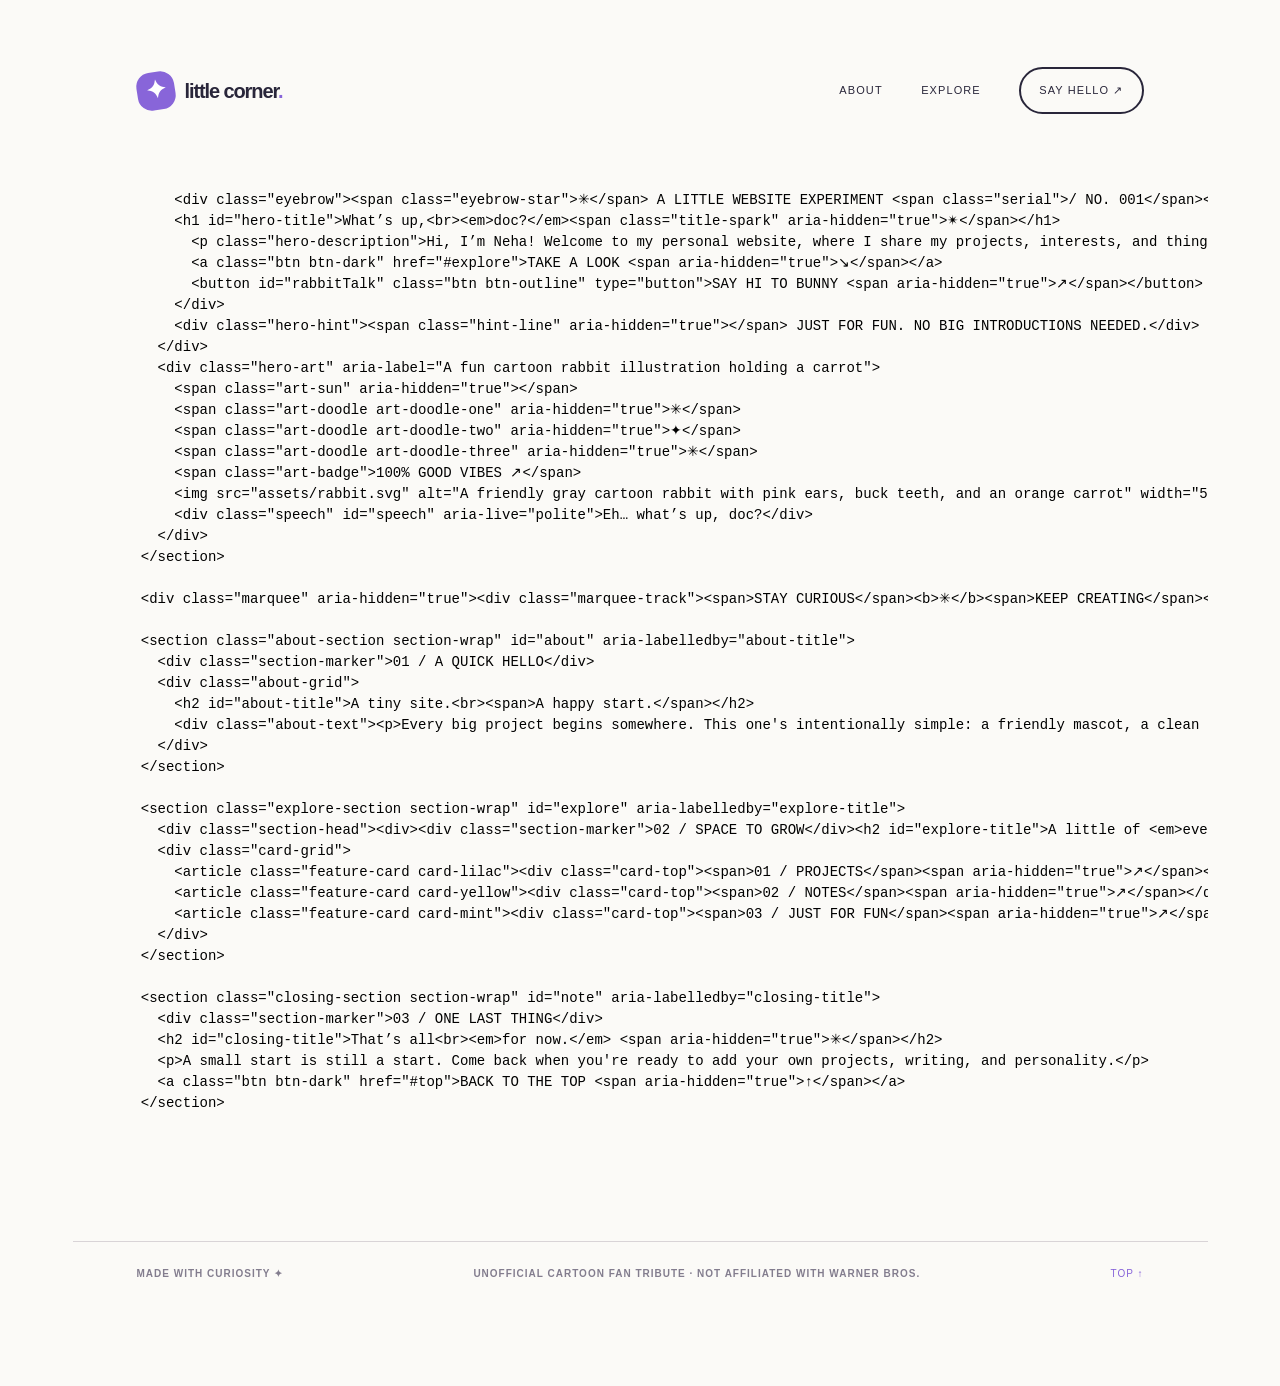
==== docs/index.html @ dc121d45 "Update introduction" ====
<!DOCTYPE html>
<html xmlns="http://www.w3.org/1999/xhtml" lang="en" xml:lang="en"><head>

<meta charset="utf-8">
<meta name="generator" content="quarto-1.11.9">

<meta name="viewport" content="width=device-width, initial-scale=1.0, user-scalable=yes">


<title>Little Corner</title>
<style>
/* Default styles provided by pandoc.
** See https://pandoc.org/MANUAL.html#variables-for-html for config info.
*/
span.smallcaps{font-variant: small-caps;}
div.columns{display: flex; gap: 1.5em;}
div.column{flex: auto;}
@media screen {
div.columns{gap: min(4vw, 1.5em);}
div.column{overflow-x: auto;}
}
div.hanging-indent{margin-left: 1.5em; text-indent: -1.5em;}
ul.task-list{list-style: none;}
ul.task-list li input[type="checkbox"] {
  width: 0.8em;
  margin: 0 0.8em 0.2em -1em; /* quarto-specific, see https://github.com/quarto-dev/quarto-cli/issues/4556 */ 
  vertical-align: middle;
}
</style>


<script src="site_libs/quarto-nav/quarto-nav.js"></script>
<script src="site_libs/clipboard/clipboard.min.js"></script>
<script src="site_libs/quarto-html/quarto.js" type="module"></script>
<script src="site_libs/quarto-html/tabsets/tabsets.js" type="module"></script>
<script src="site_libs/quarto-html/scrollable-regions/scrollable-regions.js" type="module"></script>
<script src="site_libs/quarto-html/popper.min.js"></script>
<script src="site_libs/quarto-html/tippy.umd.min.js"></script>
<script src="site_libs/quarto-html/anchor.min.js"></script>
<link href="site_libs/quarto-html/tippy.css" rel="stylesheet">
<link href="site_libs/quarto-html/quarto-syntax-highlighting-63b5708e65d6cd79cd7618c58d0c21e7.css" rel="stylesheet" id="quarto-text-highlighting-styles">
<script src="site_libs/bootstrap/bootstrap.min.js"></script>
<link href="site_libs/bootstrap/bootstrap-icons.css" rel="stylesheet">
<link href="site_libs/bootstrap/bootstrap-d31a0c91b01e363be7b7a36e602e2c70.min.css" rel="stylesheet" append-hash="true" id="quarto-bootstrap" data-mode="light">
<script id="quarto-search-options" type="application/json">{
  "language": {
    "search-no-results-text": "No results",
    "search-matching-documents-text": "matching documents",
    "search-copy-link-title": "Copy link to search",
    "search-hide-matches-text": "Hide additional matches",
    "search-more-match-text": "more match in this document",
    "search-more-matches-text": "more matches in this document",
    "search-clear-button-title": "Clear",
    "search-text-placeholder": "",
    "search-detached-cancel-button-title": "Cancel",
    "search-submit-button-title": "Submit",
    "search-label": "Search"
  }
}</script>


<link rel="stylesheet" href="styles.css">
</head>

<body class="quarto-light"><a id="quarto-skip-link" class="visually-hidden-focusable" href="#quarto-document-content">Skip to main content</a>

<div id="quarto-search-results"></div>
<!-- content -->
<div id="quarto-content" class="quarto-container page-columns page-rows-contents page-layout-full">
<!-- sidebar -->
<!-- margin-sidebar -->
    
<!-- main -->
<main class="content column-page" id="quarto-document-content" tabindex="-1"><header id="title-block-header" class="quarto-title-block"></header>




<div class="bunny-site">
<header class="site-header">
<a class="site-logo" href="#top" aria-label="Little Corner home"><span class="logo-mark" aria-hidden="true">✦</span><span>little corner<span class="logo-dot">.</span></span></a>
<nav class="site-nav" aria-label="Main navigation">
<a href="#about">ABOUT</a> <a href="#explore">EXPLORE</a> <a class="nav-pill" href="#note">SAY HELLO <span aria-hidden="true">↗</span></a>
</nav>
</header>
<main id="top">
<section class="hero" aria-labelledby="hero-title">
<div class="hero-copy">
<pre><code>    &lt;div class="eyebrow"&gt;&lt;span class="eyebrow-star"&gt;✳&lt;/span&gt; A LITTLE WEBSITE EXPERIMENT &lt;span class="serial"&gt;/ NO. 001&lt;/span&gt;&lt;/div&gt;
    &lt;h1 id="hero-title"&gt;What’s up,&lt;br&gt;&lt;em&gt;doc?&lt;/em&gt;&lt;span class="title-spark" aria-hidden="true"&gt;✴&lt;/span&gt;&lt;/h1&gt;
      &lt;p class="hero-description"&gt;Hi, I’m Neha! Welcome to my personal website, where I share my projects, interests, and things I’m learning.&lt;/p&gt;        &lt;div class="hero-actions"&gt;
      &lt;a class="btn btn-dark" href="#explore"&gt;TAKE A LOOK &lt;span aria-hidden="true"&gt;↘&lt;/span&gt;&lt;/a&gt;
      &lt;button id="rabbitTalk" class="btn btn-outline" type="button"&gt;SAY HI TO BUNNY &lt;span aria-hidden="true"&gt;↗&lt;/span&gt;&lt;/button&gt;
    &lt;/div&gt;
    &lt;div class="hero-hint"&gt;&lt;span class="hint-line" aria-hidden="true"&gt;&lt;/span&gt; JUST FOR FUN. NO BIG INTRODUCTIONS NEEDED.&lt;/div&gt;
  &lt;/div&gt;
  &lt;div class="hero-art" aria-label="A fun cartoon rabbit illustration holding a carrot"&gt;
    &lt;span class="art-sun" aria-hidden="true"&gt;&lt;/span&gt;
    &lt;span class="art-doodle art-doodle-one" aria-hidden="true"&gt;✳&lt;/span&gt;
    &lt;span class="art-doodle art-doodle-two" aria-hidden="true"&gt;✦&lt;/span&gt;
    &lt;span class="art-doodle art-doodle-three" aria-hidden="true"&gt;✳&lt;/span&gt;
    &lt;span class="art-badge"&gt;100% GOOD VIBES ↗&lt;/span&gt;
    &lt;img src="assets/rabbit.svg" alt="A friendly gray cartoon rabbit with pink ears, buck teeth, and an orange carrot" width="540" height="540" /&gt;
    &lt;div class="speech" id="speech" aria-live="polite"&gt;Eh… what’s up, doc?&lt;/div&gt;
  &lt;/div&gt;
&lt;/section&gt;

&lt;div class="marquee" aria-hidden="true"&gt;&lt;div class="marquee-track"&gt;&lt;span&gt;STAY CURIOUS&lt;/span&gt;&lt;b&gt;✳&lt;/b&gt;&lt;span&gt;KEEP CREATING&lt;/span&gt;&lt;b&gt;✳&lt;/b&gt;&lt;span&gt;EAT YOUR CARROTS&lt;/span&gt;&lt;b&gt;✳&lt;/b&gt;&lt;span&gt;HAVE SOME FUN&lt;/span&gt;&lt;b&gt;✳&lt;/b&gt;&lt;span&gt;STAY CURIOUS&lt;/span&gt;&lt;b&gt;✳&lt;/b&gt;&lt;span&gt;KEEP CREATING&lt;/span&gt;&lt;b&gt;✳&lt;/b&gt;&lt;span&gt;EAT YOUR CARROTS&lt;/span&gt;&lt;b&gt;✳&lt;/b&gt;&lt;span&gt;HAVE SOME FUN&lt;/span&gt;&lt;b&gt;✳&lt;/b&gt;&lt;/div&gt;&lt;/div&gt;

&lt;section class="about-section section-wrap" id="about" aria-labelledby="about-title"&gt;
  &lt;div class="section-marker"&gt;01 / A QUICK HELLO&lt;/div&gt;
  &lt;div class="about-grid"&gt;
    &lt;h2 id="about-title"&gt;A tiny site.&lt;br&gt;&lt;span&gt;A happy start.&lt;/span&gt;&lt;/h2&gt;
    &lt;div class="about-text"&gt;&lt;p&gt;Every big project begins somewhere. This one's intentionally simple: a friendly mascot, a clean layout, and a few places to add things later.&lt;/p&gt;&lt;p class="small-note"&gt;No real name, email, location, or social accounts are shown here. That can stay exactly as it is until you choose otherwise.&lt;/p&gt;&lt;/div&gt;
  &lt;/div&gt;
&lt;/section&gt;

&lt;section class="explore-section section-wrap" id="explore" aria-labelledby="explore-title"&gt;
  &lt;div class="section-head"&gt;&lt;div&gt;&lt;div class="section-marker"&gt;02 / SPACE TO GROW&lt;/div&gt;&lt;h2 id="explore-title"&gt;A little of &lt;em&gt;everything.&lt;/em&gt;&lt;/h2&gt;&lt;/div&gt;&lt;p&gt;Three blank spaces for whatever you want to share. No pressure to fill them today.&lt;/p&gt;&lt;/div&gt;
  &lt;div class="card-grid"&gt;
    &lt;article class="feature-card card-lilac"&gt;&lt;div class="card-top"&gt;&lt;span&gt;01 / PROJECTS&lt;/span&gt;&lt;span aria-hidden="true"&gt;↗&lt;/span&gt;&lt;/div&gt;&lt;div class="card-icon" aria-hidden="true"&gt;✳&lt;/div&gt;&lt;h3&gt;Things I make&lt;/h3&gt;&lt;p&gt;A future home for little projects, experiments, and ideas.&lt;/p&gt;&lt;span class="card-bottom"&gt;COMING TO LIFE SOON&lt;/span&gt;&lt;/article&gt;
    &lt;article class="feature-card card-yellow"&gt;&lt;div class="card-top"&gt;&lt;span&gt;02 / NOTES&lt;/span&gt;&lt;span aria-hidden="true"&gt;↗&lt;/span&gt;&lt;/div&gt;&lt;div class="card-icon" aria-hidden="true"&gt;✎&lt;/div&gt;&lt;h3&gt;Things I learn&lt;/h3&gt;&lt;p&gt;A place for notes, discoveries, and the occasional happy accident.&lt;/p&gt;&lt;span class="card-bottom"&gt;WORDS WILL GO HERE&lt;/span&gt;&lt;/article&gt;
    &lt;article class="feature-card card-mint"&gt;&lt;div class="card-top"&gt;&lt;span&gt;03 / JUST FOR FUN&lt;/span&gt;&lt;span aria-hidden="true"&gt;↗&lt;/span&gt;&lt;/div&gt;&lt;div class="card-icon carrot" aria-hidden="true"&gt;🥕&lt;/div&gt;&lt;h3&gt;Things I love&lt;/h3&gt;&lt;p&gt;A friendly reminder that websites don't always need to be serious.&lt;/p&gt;&lt;span class="card-bottom"&gt;MORE FUN AHEAD&lt;/span&gt;&lt;/article&gt;
  &lt;/div&gt;
&lt;/section&gt;

&lt;section class="closing-section section-wrap" id="note" aria-labelledby="closing-title"&gt;
  &lt;div class="section-marker"&gt;03 / ONE LAST THING&lt;/div&gt;
  &lt;h2 id="closing-title"&gt;That’s all&lt;br&gt;&lt;em&gt;for now.&lt;/em&gt; &lt;span aria-hidden="true"&gt;✳&lt;/span&gt;&lt;/h2&gt;
  &lt;p&gt;A small start is still a start. Come back when you're ready to add your own projects, writing, and personality.&lt;/p&gt;
  &lt;a class="btn btn-dark" href="#top"&gt;BACK TO THE TOP &lt;span aria-hidden="true"&gt;↑&lt;/span&gt;&lt;/a&gt;
&lt;/section&gt;</code></pre>
</div></section></main>
<footer class="site-footer">
<span>MADE WITH CURIOSITY ✦</span><span>UNOFFICIAL CARTOON FAN TRIBUTE · NOT AFFILIATED WITH WARNER BROS.</span><a href="#top">TOP ↑</a>
</footer>
</div>
<script>
  (() => {
    const button = document.getElementById('rabbitTalk');
    const bubble = document.getElementById('speech');
    const messages = ["Eh… what’s up, doc?", "One carrot at a time!", "Keep on hopping!", "You're doing great, doc!", "Stay curious, pal!"];
    let current = 0;
    if (button && bubble) button.addEventListener('click', () => {
      current = (current + 1) % messages.length;
      bubble.textContent = messages[current];
      bubble.classList.remove('pop');
      void bubble.offsetWidth;
      bubble.classList.add('pop');
    });
  })();
</script>


</main></div>

 <!-- /main -->
<script id="quarto-html-after-body" type="application/javascript">
  window.document.addEventListener("DOMContentLoaded", function (event) {
    const icon = "";
    const anchorJS = new window.AnchorJS();
    anchorJS.options = {
      placement: 'right',
      icon: icon
    };
    anchorJS.add('.anchored');
    const isCodeAnnotation = (el) => {
      for (const clz of el.classList) {
        if (clz.startsWith('code-annotation-')) {                     
          return true;
        }
      }
      return false;
    }
    const onCopySuccess = function(e) {
      // button target
      const button = e.trigger;
      // don't keep focus
      button.blur();
      // flash "checked"
      button.classList.add('code-copy-button-checked');
      var currentTitle = button.getAttribute("title");
      button.setAttribute("title", "Copied!");
      let tooltip;
      if (window.bootstrap) {
        button.setAttribute("data-bs-toggle", "tooltip");
        button.setAttribute("data-bs-placement", "left");
        button.setAttribute("data-bs-title", "Copied!");
        tooltip = new bootstrap.Tooltip(button, 
          { trigger: "manual", 
            customClass: "code-copy-button-tooltip",
            offset: [0, -8]});
        tooltip.show();    
      }
      setTimeout(function() {
        if (tooltip) {
          tooltip.hide();
          button.removeAttribute("data-bs-title");
          button.removeAttribute("data-bs-toggle");
          button.removeAttribute("data-bs-placement");
        }
        button.setAttribute("title", currentTitle);
        button.classList.remove('code-copy-button-checked');
      }, 1000);
      // clear code selection
      e.clearSelection();
    }
    const getTextToCopy = function(trigger) {
      const outerScaffold = trigger.parentElement.cloneNode(true);
      const codeEl = outerScaffold.querySelector('code');
      for (const childEl of codeEl.children) {
        if (isCodeAnnotation(childEl)) {
          childEl.remove();
        }
      }
      return codeEl.innerText;
    }
    const clipboard = new window.ClipboardJS('.code-copy-button:not([data-in-quarto-modal])', {
      text: getTextToCopy
    });
    clipboard.on('success', onCopySuccess);
    if (window.document.getElementById('quarto-embedded-source-code-modal')) {
      const clipboardModal = new window.ClipboardJS('.code-copy-button[data-in-quarto-modal]', {
        text: getTextToCopy,
        container: window.document.getElementById('quarto-embedded-source-code-modal')
      });
      clipboardModal.on('success', onCopySuccess);
    }
      var localhostRegex = new RegExp(/^(?:http|https):\/\/localhost\:?[0-9]*\//);
      var mailtoRegex = new RegExp(/^mailto:/);
        var filterRegex = new RegExp('/' + window.location.host + '/');
      var isInternal = (href) => {
          return filterRegex.test(href) || localhostRegex.test(href) || mailtoRegex.test(href);
      }
      // Inspect non-navigation links and adorn them if external
      window.quartoDecorateExternalLinks = function (root) {
     var links = (root || window.document).querySelectorAll('a[href]:not(.nav-link):not(.navbar-brand):not(.toc-action):not(.sidebar-link):not(.sidebar-item-toggle):not(.pagination-link):not(.no-external):not([aria-hidden]):not(.dropdown-item):not(.quarto-navigation-tool):not(.about-link)');
      for (var i=0; i<links.length; i++) {
        const link = links[i];
        if (!isInternal(link.href)) {
          // undo the damage that might have been done by quarto-nav.js in the case of
          // links that we want to consider external
          if (link.dataset.originalHref !== undefined) {
            link.href = link.dataset.originalHref;
          }
          if (!link.classList.contains('no-external-icon')) {
          }
        }
      }
      };
      window.quartoDecorateExternalLinks(window.document);
    // Esc closes the popup (WCAG 1.4.13) and focus leaving both trigger and
    // popup closes it (WCAG 2.4.11); tippy handles neither for interactive popups.
    const hideOnEscAndFocusOut = {
      name: 'hideOnEscAndFocusOut',
      defaultValue: true,
      fn(instance) {
        const dismiss = () => {
          // A show scheduled by the trigger delay would otherwise reopen it
          instance.clearDelayTimeouts();
          instance.hide();
        };
        const onKeyDown = (event) => {
          if (event.key !== 'Escape') {
            return;
          }
          // Keep Esc from also reaching page handlers (e.g. reveal.js overview),
          // except an open reveal.js slide menu, which Esc should close too.
          // The menu handles keys only when its keyboard option is on.
          const menuHandlesEsc = window.Reveal?.getPlugin?.('menu')?.isOpen() &&
            window.Reveal.getConfig().menu?.keyboard !== false;
          if (!menuHandlesEsc) {
            event.stopPropagation();
          }
          if (instance.popper.contains(window.document.activeElement)) {
            // Disabled while refocusing so the focus trigger does not reopen it
            instance.disable();
            instance.reference.focus();
            instance.enable();
          }
          dismiss();
        };
        const onFocusOut = (event) => {
          const target = event.relatedTarget;
          if (target && !instance.reference.contains(target) &&
              !instance.popper.contains(target)) {
            dismiss();
          }
        };
        // On the trigger too: a click trigger (code-annotations: select) has no
        // blur handling. Attached for the instance's lifetime so leaving the
        // trigger also cancels a show still pending on the trigger delay.
        instance.reference.addEventListener('focusout', onFocusOut);
        return {
          onShow() {
            window.document.addEventListener('keydown', onKeyDown, true);
            instance.popper.addEventListener('focusout', onFocusOut);
          },
          onHide() {
            window.document.removeEventListener('keydown', onKeyDown, true);
            instance.popper.removeEventListener('focusout', onFocusOut);
          },
          onDestroy() {
            instance.reference.removeEventListener('focusout', onFocusOut);
          },
        };
      },
    };
    function tippyHover(el, contentFn, onTriggerFn, onUntriggerFn) {
      const config = {
        allowHTML: true,
        maxWidth: 500,
        delay: 100,
        arrow: false,
        appendTo: function(el) {
            return el.parentElement;
        },
        interactive: true,
        interactiveBorder: 10,
        theme: 'quarto',
        placement: 'bottom-start',
        plugins: [hideOnEscAndFocusOut],
      };
      if (contentFn) {
        config.content = contentFn;
      }
      if (onTriggerFn) {
        config.onTrigger = onTriggerFn;
      }
      if (onUntriggerFn) {
        config.onUntrigger = onUntriggerFn;
      }
      window.tippy(el, config); 
    }
    const noterefs = window.document.querySelectorAll('a[role="doc-noteref"]');
    for (var i=0; i<noterefs.length; i++) {
      const ref = noterefs[i];
      tippyHover(ref, function() {
        // use id or data attribute instead here
        let href = ref.getAttribute('data-footnote-href') || ref.getAttribute('href');
        try { href = new URL(href).hash; } catch {}
        const id = href.replace(/^#\/?/, "");
        const note = window.document.getElementById(id);
        if (note) {
          return note.innerHTML;
        } else {
          return "";
        }
      });
    }
    const xrefs = window.document.querySelectorAll('a.quarto-xref');
    const processXRef = (id, note) => {
      // Strip column container classes
      const stripColumnClz = (el) => {
        el.classList.remove("page-full", "page-columns");
        if (el.children) {
          for (const child of el.children) {
            stripColumnClz(child);
          }
        }
      }
      stripColumnClz(note)
      if (id === null || id.startsWith('sec-')) {
        // Special case sections, only their first couple elements
        const container = document.createElement("div");
        if (note.children && note.children.length > 2) {
          container.appendChild(note.children[0].cloneNode(true));
          for (let i = 1; i < note.children.length; i++) {
            const child = note.children[i];
            if (child.tagName === "P" && child.innerText === "") {
              continue;
            } else {
              container.appendChild(child.cloneNode(true));
              break;
            }
          }
          if (window.Quarto?.typesetMath) {
            window.Quarto.typesetMath(container);
          }
          return container.innerHTML
        } else {
          if (window.Quarto?.typesetMath) {
            window.Quarto.typesetMath(note);
          }
          return note.innerHTML;
        }
      } else {
        // Remove any anchor links if they are present
        const anchorLink = note.querySelector('a.anchorjs-link');
        if (anchorLink) {
          anchorLink.remove();
        }
        if (window.Quarto?.typesetMath) {
          window.Quarto.typesetMath(note);
        }
        if (note.classList.contains("callout")) {
          return note.outerHTML;
        } else {
          return note.innerHTML;
        }
      }
    }
    for (var i=0; i<xrefs.length; i++) {
      const xref = xrefs[i];
      tippyHover(xref, undefined, function(instance) {
        instance.disable();
        let url = xref.getAttribute('href');
        let hash = undefined; 
        if (url.startsWith('#')) {
          hash = url;
        } else {
          try { hash = new URL(url).hash; } catch {}
        }
        if (hash) {
          const id = hash.replace(/^#\/?/, "");
          const note = window.document.getElementById(id);
          if (note !== null) {
            try {
              const html = processXRef(id, note.cloneNode(true));
              instance.setContent(html);
            } finally {
              instance.enable();
              instance.show();
            }
          } else {
            // See if we can fetch this
            fetch(url.split('#')[0])
            .then(res => res.text())
            .then(html => {
              const parser = new DOMParser();
              const htmlDoc = parser.parseFromString(html, "text/html");
              const note = htmlDoc.getElementById(id);
              if (note !== null) {
                const html = processXRef(id, note);
                instance.setContent(html);
              } 
            }).finally(() => {
              instance.enable();
              instance.show();
            });
          }
        } else {
          // See if we can fetch a full url (with no hash to target)
          // This is a special case and we should probably do some content thinning / targeting
          fetch(url)
          .then(res => res.text())
          .then(html => {
            const parser = new DOMParser();
            const htmlDoc = parser.parseFromString(html, "text/html");
            const note = htmlDoc.querySelector('main.content');
            if (note !== null) {
              // This should only happen for chapter cross references
              // (since there is no id in the URL)
              // remove the first header
              if (note.children.length > 0 && note.children[0].tagName === "HEADER") {
                note.children[0].remove();
              }
              const html = processXRef(null, note);
              instance.setContent(html);
            } 
          }).finally(() => {
            instance.enable();
            instance.show();
          });
        }
      }, function(instance) {
      });
    }
        let selectedAnnoteEl;
        const selectorForAnnotation = ( cell, annotation) => {
          let cellAttr = 'data-code-cell="' + cell + '"';
          let lineAttr = 'data-code-annotation="' +  annotation + '"';
          const selector = 'span[' + cellAttr + '][' + lineAttr + ']';
          return selector;
        }
        const selectCodeLines = (annoteEl) => {
          const doc = window.document;
          const targetCell = annoteEl.getAttribute("data-target-cell");
          const targetAnnotation = annoteEl.getAttribute("data-target-annotation");
          const annoteSpan = window.document.querySelector(selectorForAnnotation(targetCell, targetAnnotation));
          const lines = annoteSpan.getAttribute("data-code-lines").split(",");
          const lineIds = lines.map((line) => {
            return targetCell + "-" + line;
          })
          // Each band is positioned against its own containing block, which is
          // not the offsetParent of the lines, so place it from client rects.
          const placeBand = (band, firstEl, lastEl, codeBlock) => {
            const container = band.offsetParent;
            if (container === null) {
              return;
            }
            const containerRect = container.getBoundingClientRect();
            // Reveal.js scales slides with a transform, so convert client
            // pixels back to the CSS pixels of the container.
            const scale = containerRect.height / container.offsetHeight || 1;
            const firstRect = firstEl.getBoundingClientRect();
            const lastRect = lastEl.getBoundingClientRect();
            const top = (firstRect.top - containerRect.top) / scale - container.clientTop + container.scrollTop;
            const height = (lastRect.bottom - firstRect.top) / scale;
            band.style.top = top - 2 + "px";
            band.style.height = height + 4 + "px";
            if (codeBlock) {
              // Without the copy button wrapper, the containing block is wider
              // than the code block, so span the code block explicitly.
              const blockRect = codeBlock.getBoundingClientRect();
              band.style.left = (blockRect.left - containerRect.left) / scale - container.clientLeft + container.scrollLeft + "px";
              band.style.width = blockRect.width / scale + "px";
            }
          };
          if (lineIds.length > 0) {
            const el = window.document.getElementById(lineIds[0]);
            const lastEl = window.document.getElementById(lineIds[lineIds.length - 1]);
            const parent = el.parentElement.parentElement;
            // cook up a div (if necessary) and position it
            let div = window.document.getElementById("code-annotation-line-highlight");
            if (div === null) {
              div = window.document.createElement("div");
              div.setAttribute("id", "code-annotation-line-highlight");
              div.style.position = 'absolute';
              parent.appendChild(div);
            }
            placeBand(div, el, lastEl, parent.closest("div.sourceCode") || parent);
            let gutterDiv = window.document.getElementById("code-annotation-line-highlight-gutter");
            if (gutterDiv === null) {
              gutterDiv = window.document.createElement("div");
              gutterDiv.setAttribute("id", "code-annotation-line-highlight-gutter");
              gutterDiv.style.position = 'absolute';
              const codeCell = window.document.getElementById(targetCell);
              const gutter = codeCell.querySelector('.code-annotation-gutter');
              gutter.appendChild(gutterDiv);
            }
            placeBand(gutterDiv, el, lastEl);
            selectedAnnoteEl = annoteEl;
          }
        };
        const unselectCodeLines = () => {
          const elementsIds = ["code-annotation-line-highlight", "code-annotation-line-highlight-gutter"];
          elementsIds.forEach((elId) => {
            const div = window.document.getElementById(elId);
            if (div) {
              div.remove();
            }
          });
          selectedAnnoteEl = undefined;
        };
          // Handle positioning of the toggle
      window.addEventListener(
        "resize",
        throttle(() => {
          elRect = undefined;
          if (selectedAnnoteEl) {
            selectCodeLines(selectedAnnoteEl);
          }
        }, 10)
      );
      function throttle(fn, ms) {
      let throttle = false;
      let timer;
        return (...args) => {
          if(!throttle) { // first call gets through
              fn.apply(this, args);
              throttle = true;
          } else { // all the others get throttled
              if(timer) clearTimeout(timer); // cancel #2
              timer = setTimeout(() => {
                fn.apply(this, args);
                timer = throttle = false;
              }, ms);
          }
        };
      }
        // Attach click handler to the DT
        const annoteDls = window.document.querySelectorAll('dt[data-target-cell]');
        for (const annoteDlNode of annoteDls) {
          annoteDlNode.addEventListener('click', (event) => {
            const clickedEl = event.target;
            if (clickedEl !== selectedAnnoteEl) {
              unselectCodeLines();
              const activeEl = window.document.querySelector('dt[data-target-cell].code-annotation-active');
              if (activeEl) {
                activeEl.classList.remove('code-annotation-active');
              }
              selectCodeLines(clickedEl);
              clickedEl.classList.add('code-annotation-active');
            } else {
              // Unselect the line
              unselectCodeLines();
              clickedEl.classList.remove('code-annotation-active');
            }
          });
        }
    const findCites = (el) => {
      const parentEl = el.parentElement;
      if (parentEl) {
        const cites = parentEl.dataset.cites;
        if (cites) {
          return {
            el,
            cites: cites.split(' ')
          };
        } else {
          return findCites(el.parentElement)
        }
      } else {
        return undefined;
      }
    };
    var bibliorefs = window.document.querySelectorAll('a[role="doc-biblioref"]');
    for (var i=0; i<bibliorefs.length; i++) {
      const ref = bibliorefs[i];
      const citeInfo = findCites(ref);
      if (citeInfo) {
        tippyHover(citeInfo.el, function() {
          var popup = window.document.createElement('div');
          citeInfo.cites.forEach(function(cite) {
            var citeDiv = window.document.createElement('div');
            citeDiv.classList.add('hanging-indent');
            citeDiv.classList.add('csl-entry');
            var biblioDiv = window.document.getElementById('ref-' + cite);
            if (biblioDiv) {
              citeDiv.innerHTML = biblioDiv.innerHTML;
            }
            popup.appendChild(citeDiv);
          });
          return popup.innerHTML;
        });
      }
    }
  });
  </script>
  <script type="application/javascript">
  window.quartoScrollableRegionsLabels = {"code":"Scrollable code","output":"Scrollable output"};
  </script>
 <!-- /content -->




</body></html>
---- docs/site_libs/quarto-html/tippy.css ----
.tippy-box[data-animation=fade][data-state=hidden]{opacity:0}[data-tippy-root]{max-width:calc(100vw - 10px)}.tippy-box{position:relative;background-color:#333;color:#fff;border-radius:4px;font-size:14px;line-height:1.4;white-space:normal;outline:0;transition-property:transform,visibility,opacity}.tippy-box[data-placement^=top]>.tippy-arrow{bottom:0}.tippy-box[data-placement^=top]>.tippy-arrow:before{bottom:-7px;left:0;border-width:8px 8px 0;border-top-color:initial;transform-origin:center top}.tippy-box[data-placement^=bottom]>.tippy-arrow{top:0}.tippy-box[data-placement^=bottom]>.tippy-arrow:before{top:-7px;left:0;border-width:0 8px 8px;border-bottom-color:initial;transform-origin:center bottom}.tippy-box[data-placement^=left]>.tippy-arrow{right:0}.tippy-box[data-placement^=left]>.tippy-arrow:before{border-width:8px 0 8px 8px;border-left-color:initial;right:-7px;transform-origin:center left}.tippy-box[data-placement^=right]>.tippy-arrow{left:0}.tippy-box[data-placement^=right]>.tippy-arrow:before{left:-7px;border-width:8px 8px 8px 0;border-right-color:initial;transform-origin:center right}.tippy-box[data-inertia][data-state=visible]{transition-timing-function:cubic-bezier(.54,1.5,.38,1.11)}.tippy-arrow{width:16px;height:16px;color:#333}.tippy-arrow:before{content:"";position:absolute;border-color:transparent;border-style:solid}.tippy-content{position:relative;padding:5px 9px;z-index:1}
---- docs/site_libs/quarto-html/quarto-syntax-highlighting-63b5708e65d6cd79cd7618c58d0c21e7.css ----
/* quarto syntax highlight colors */
:root {
  --quarto-hl-ot-color: #003B4F;
  --quarto-hl-at-color: #657422;
  --quarto-hl-ss-color: #20794D;
  --quarto-hl-an-color: #5E5E5E;
  --quarto-hl-fu-color: #4758AB;
  --quarto-hl-st-color: #20794D;
  --quarto-hl-cf-color: #003B4F;
  --quarto-hl-op-color: #5E5E5E;
  --quarto-hl-er-color: #AD0000;
  --quarto-hl-bn-color: #AD0000;
  --quarto-hl-al-color: #AD0000;
  --quarto-hl-va-color: #111111;
  --quarto-hl-bu-color: inherit;
  --quarto-hl-ex-color: inherit;
  --quarto-hl-pp-color: #AD0000;
  --quarto-hl-in-color: #5E5E5E;
  --quarto-hl-vs-color: #20794D;
  --quarto-hl-wa-color: #5E5E5E;
  --quarto-hl-do-color: #5E5E5E;
  --quarto-hl-im-color: #00769E;
  --quarto-hl-ch-color: #20794D;
  --quarto-hl-dt-color: #AD0000;
  --quarto-hl-fl-color: #AD0000;
  --quarto-hl-co-color: #5E5E5E;
  --quarto-hl-cv-color: #5E5E5E;
  --quarto-hl-cn-color: #8f5902;
  --quarto-hl-sc-color: #5E5E5E;
  --quarto-hl-dv-color: #AD0000;
  --quarto-hl-kw-color: #003B4F;
}

/* other quarto variables */
:root {
  --quarto-font-monospace: SFMono-Regular, Menlo, Monaco, Consolas, "Liberation Mono", "Courier New", monospace;
}

/* syntax highlight based on Pandoc's rules */
pre > code.sourceCode > span {
  color: #003B4F;
}

code.sourceCode > span {
  color: #003B4F;
}

div.sourceCode,
div.sourceCode pre.sourceCode {
  color: #003B4F;
}

/* Normal */
code span {
  color: #003B4F;
}

/* Alert */
code span.al {
  color: #AD0000;
  font-style: inherit;
}

/* Annotation */
code span.an {
  color: #5E5E5E;
  font-style: inherit;
}

/* Attribute */
code span.at {
  color: #657422;
  font-style: inherit;
}

/* BaseN */
code span.bn {
  color: #AD0000;
  font-style: inherit;
}

/* BuiltIn */
code span.bu {
  font-style: inherit;
}

/* ControlFlow */
code span.cf {
  color: #003B4F;
  font-weight: bold;
  font-style: inherit;
}

/* Char */
code span.ch {
  color: #20794D;
  font-style: inherit;
}

/* Constant */
code span.cn {
  color: #8f5902;
  font-style: inherit;
}

/* Comment */
code span.co {
  color: #5E5E5E;
  font-style: inherit;
}

/* CommentVar */
code span.cv {
  color: #5E5E5E;
  font-style: italic;
}

/* Documentation */
code span.do {
  color: #5E5E5E;
  font-style: italic;
}

/* DataType */
code span.dt {
  color: #AD0000;
  font-style: inherit;
}

/* DecVal */
code span.dv {
  color: #AD0000;
  font-style: inherit;
}

/* Error */
code span.er {
  color: #AD0000;
  font-style: inherit;
}

/* Extension */
code span.ex {
  font-style: inherit;
}

/* Float */
code span.fl {
  color: #AD0000;
  font-style: inherit;
}

/* Function */
code span.fu {
  color: #4758AB;
  font-style: inherit;
}

/* Import */
code span.im {
  color: #00769E;
  font-style: inherit;
}

/* Information */
code span.in {
  color: #5E5E5E;
  font-style: inherit;
}

/* Keyword */
code span.kw {
  color: #003B4F;
  font-weight: bold;
  font-style: inherit;
}

/* Operator */
code span.op {
  color: #5E5E5E;
  font-style: inherit;
}

/* Other */
code span.ot {
  color: #003B4F;
  font-style: inherit;
}

/* Preprocessor */
code span.pp {
  color: #AD0000;
  font-style: inherit;
}

/* SpecialChar */
code span.sc {
  color: #5E5E5E;
  font-style: inherit;
}

/* SpecialString */
code span.ss {
  color: #20794D;
  font-style: inherit;
}

/* String */
code span.st {
  color: #20794D;
  font-style: inherit;
}

/* Variable */
code span.va {
  color: #111111;
  font-style: inherit;
}

/* VerbatimString */
code span.vs {
  color: #20794D;
  font-style: inherit;
}

/* Warning */
code span.wa {
  color: #5E5E5E;
  font-style: italic;
}

.prevent-inlining {
  content: "</";
}

/*# sourceMappingURL=054cc16b9e9817627be6994582d2ffb5.css.map */
---- docs/styles.css ----
:root{--ink:#29263a;--muted:#686476;--paper:#fbfaf7;--lilac:#ddccff;--mint:#d1f0df;--yellow:#ffe6a1;--purple:#8865d9;--line:#d9d4d7}
html{scroll-behavior:smooth;scroll-padding-top:90px}
body{background:var(--paper);margin:0;color:var(--ink)}
.bunny-site,.bunny-site *{box-sizing:border-box}
.bunny-site{font-family:'Trebuchet MS',Arial,sans-serif;font-size:16px;color:var(--ink);overflow:hidden;background:var(--paper)}
.bunny-site h1,.bunny-site h2,.bunny-site h3,.bunny-site p{margin-block-start:0}
.bunny-site a{text-decoration:none;color:inherit}
.bunny-site button{font:inherit}
.bunny-site a:focus-visible,.bunny-site button:focus-visible{outline:3px solid var(--purple);outline-offset:4px}
.bunny-site ::selection{background:#e3d2ff;color:var(--ink)}
.bunny-site .site-header{max-width:1360px;padding:20px clamp(24px,5vw,75px);margin:auto;display:flex;align-items:center;justify-content:space-between;gap:20px;min-height:87px}
.site-logo{display:flex;align-items:center;gap:10px;font-size:20px;font-weight:900;letter-spacing:-1.1px;white-space:nowrap}
.site-logo .logo-mark{display:grid;place-items:center;background:var(--purple);color:white;width:38px;height:38px;border-radius:14px;transform:rotate(-9deg);font-size:25px}
.site-logo .logo-dot{color:var(--purple)}
.site-nav{display:flex;gap:clamp(17px,3vw,42px);align-items:center;font-family:Arial,sans-serif;font-weight:800;letter-spacing:1.1px;font-size:11px}
.site-nav a{transition:color .2s}.site-nav a:hover{color:var(--purple)}
.site-nav .nav-pill{border:2px solid var(--ink);padding:13px 18px;border-radius:100px;white-space:nowrap}.site-nav .nav-pill:hover{background:var(--ink);color:white}
.bunny-site .hero{max-width:1360px;margin:0 auto;padding:0 clamp(24px,5vw,75px) 54px;display:grid;grid-template-columns:1fr minmax(360px,.93fr);gap:38px;min-height:660px;align-items:center}
.hero-copy{padding:38px 0}.eyebrow{font:800 11px Arial,sans-serif;letter-spacing:2px;display:flex;align-items:center;gap:11px;flex-wrap:wrap}.eyebrow-star{color:var(--purple);font-size:24px}.serial{color:#aaa4ad;font-size:10px}
.bunny-site .hero h1{font-family:'Trebuchet MS',Arial,sans-serif;font-size:clamp(72px,8.2vw,124px);font-weight:900;line-height:.94;letter-spacing:-.085em;margin:30px 0 27px;position:relative;white-space:nowrap}
.hero h1 em{font-style:normal;color:var(--purple)}.hero h1 .title-spark{display:inline-block;color:#f3ba64;font-size:clamp(35px,5vw,70px);vertical-align:top;transform:rotate(15deg);margin:16px 0 0 24px;letter-spacing:0}
.bunny-site .hero-description{font-size:17px;line-height:1.7;color:#5d5968;max-width:460px;margin-bottom:35px}.hero-description strong{color:var(--ink)}
.hero-actions{display:flex;gap:13px;flex-wrap:wrap}.btn{appearance:none;border:2px solid var(--ink);padding:17px 20px;display:inline-flex;align-items:center;justify-content:center;gap:22px;min-height:58px;border-radius:10px;font:800 12px Arial,sans-serif!important;letter-spacing:1.1px;cursor:pointer;transition:transform .2s,background .2s,color .2s}.btn:hover{transform:translateY(-3px)}.btn-dark{background:var(--ink);color:white!important}.btn-dark:hover{background:#4b3e74}.btn-outline{background:transparent;color:var(--ink)!important}.btn-outline:hover{background:#eee5ff}
.hero-hint{display:flex;align-items:center;gap:14px;color:#85808f;letter-spacing:1.6px;font:700 10px Arial,sans-serif;margin-top:56px}.hint-line{width:35px;height:1px;background:#b3afba}
.hero-art{align-self:stretch;position:relative;display:flex;align-items:end;justify-content:center;min-height:590px;border-radius:35px 35px 125px 35px;overflow:hidden;background:linear-gradient(135deg,#d1f3e0,#bfe9d6 72%,#d8f1d9);box-shadow:inset 0 0 0 2px rgba(255,255,255,.6)}
.hero-art .art-sun{position:absolute;width:340px;height:340px;background:#fdf3c7;border-radius:50%;top:67px;left:50%;transform:translateX(-50%);box-shadow:0 0 0 40px rgba(255,255,255,.09)}
.hero-art img{position:relative;width:min(98%,550px);height:auto;max-height:560px;object-fit:contain;z-index:1;filter:drop-shadow(0 18px 11px rgba(39,54,46,.11));transform:translateY(25px);transition:transform .3s}.hero-art:hover img{transform:translateY(13px) rotate(-1deg)}
.art-doodle{position:absolute;z-index:1;color:#8d72d9;font-size:45px}.art-doodle-one{top:50px;left:45px}.art-doodle-two{top:110px;right:40px;color:#f2a65b;font-size:62px}.art-doodle-three{bottom:95px;left:35px;font-size:28px;color:#f2a65b}
.art-badge{position:absolute;top:35px;right:24px;background:var(--ink);color:white;padding:11px 14px;border-radius:100px;z-index:3;font:800 10px Arial,sans-serif;letter-spacing:1px;transform:rotate(7deg)}
.speech{position:absolute;left:30px;bottom:39px;background:white;z-index:4;box-shadow:4px 6px 0 var(--ink);border:2px solid var(--ink);border-radius:17px 17px 17px 4px;padding:14px 18px;font-size:15px;font-weight:900;max-width:230px;transform:rotate(-5deg)}
.speech.pop{animation:pop .25s ease-out}@keyframes pop{50%{transform:rotate(-5deg) scale(1.07)}}
.marquee{overflow:hidden;background:var(--purple);color:white;transform:rotate(-1.1deg) scale(1.02);margin:5px -10px 0;height:68px;display:flex;align-items:center}.marquee-track{display:flex;align-items:center;gap:36px;white-space:nowrap;font:900 13px Arial,sans-serif;letter-spacing:2px;animation:move 24s linear infinite}.marquee-track b{color:var(--yellow);font-size:26px}@keyframes move{to{transform:translateX(-50%)}}
.section-wrap{max-width:1360px;margin-inline:auto;padding-inline:clamp(24px,5vw,75px)}.section-marker{font:900 11px Arial,sans-serif;color:var(--purple);letter-spacing:2.1px;margin-bottom:23px}
.about-section{padding-top:130px;padding-bottom:128px}.about-grid{display:grid;grid-template-columns:1.06fr .94fr;gap:70px;align-items:end}.bunny-site h2{font-family:'Trebuchet MS',Arial,sans-serif;font-size:clamp(46px,5.6vw,83px);letter-spacing:-.075em;line-height:1.07;font-weight:900}.about-grid h2{margin-bottom:0}.about-grid h2 span{color:var(--purple)}.about-text{border-left:3px solid var(--purple);padding-left:30px}.about-text p{font-size:20px;line-height:1.65;color:#494659;margin-bottom:14px;max-width:520px}.about-text .small-note{font-size:13px;color:#898493;line-height:1.8;margin-bottom:0}
.explore-section{padding-top:98px;padding-bottom:132px;border-top:1px solid var(--line)}.section-head{display:flex;align-items:end;justify-content:space-between;gap:35px;margin-bottom:44px}.section-head h2{margin-bottom:0}.section-head h2 em{font-style:normal;color:var(--purple)}.section-head p{max-width:310px;font-size:15px;color:#797383;line-height:1.7;margin-bottom:6px}
.card-grid{display:grid;grid-template-columns:repeat(3,minmax(0,1fr));gap:18px}.feature-card{border:2px solid var(--ink);min-height:400px;padding:27px;display:flex;flex-direction:column;position:relative;overflow:hidden;border-radius:20px;box-shadow:6px 6px 0 var(--ink);transition:transform .2s,box-shadow .2s}.feature-card:hover{transform:translate(-2px,-5px);box-shadow:9px 11px 0 var(--ink)}.card-lilac{background:var(--lilac)}.card-yellow{background:var(--yellow)}.card-mint{background:var(--mint)}.card-top{display:flex;justify-content:space-between;align-items:center;font:900 10px Arial,sans-serif;letter-spacing:1.5px}.card-top span:last-child{font-size:24px}.card-icon{font-size:82px;line-height:1;align-self:center;display:grid;place-items:center;height:144px;color:var(--ink);transform:rotate(-14deg)}.card-icon.carrot{font-size:76px;transform:rotate(16deg)}.feature-card h3{font-size:26px;letter-spacing:-1.3px;line-height:1.2;margin-bottom:10px;font-weight:900}.feature-card p{font-size:14px;color:#504b60;line-height:1.55;margin-bottom:22px;max-width:250px}.card-bottom{font:900 10px Arial,sans-serif;letter-spacing:1px;margin-top:auto;border-top:1px solid rgba(41,38,58,.25);padding-top:16px}
.closing-section{padding-top:105px;padding-bottom:125px;border-top:1px solid var(--line);text-align:center}.closing-section h2{font-size:clamp(71px,10vw,134px);line-height:.98;margin:0 0 24px}.closing-section h2 em{font-style:normal;color:var(--purple)}.closing-section h2 span{font-size:.45em;vertical-align:top;display:inline-block;color:#e5b15c;transform:rotate(15deg)}.closing-section p{font-size:17px;line-height:1.7;max-width:480px;margin:0 auto 32px;color:#777080}
.site-footer{border-top:1px solid var(--line);padding:26px clamp(24px,5vw,75px) 30px;max-width:1360px;margin:auto;display:flex;gap:20px;align-items:center;justify-content:space-between;color:#837d8e;font:800 10px Arial,sans-serif;letter-spacing:1px}.site-footer a{color:var(--purple)}
@media(max-width:1010px){.bunny-site .hero{grid-template-columns:1fr 1fr;gap:25px}.bunny-site .hero h1{font-size:clamp(66px,7.5vw,100px)}.hero-art{min-height:530px}.speech{bottom:24px;left:20px}.hero-actions{gap:10px}.btn{font-size:11px!important;gap:13px}.about-grid{gap:40px}}
@media(max-width:760px){.site-nav{gap:16px}.site-nav .nav-pill{padding:10px 14px}.bunny-site .hero{grid-template-columns:1fr;padding-top:26px}.bunny-site .hero h1{font-size:clamp(77px,13vw,110px)}.hero-art{min-height:520px;max-height:640px}.hero-art img{max-height:535px}.hero-hint{margin-top:35px}.about-grid{grid-template-columns:1fr;gap:35px}.about-section{padding-top:100px;padding-bottom:95px}.section-head{align-items:start;flex-direction:column;gap:20px}.card-grid{grid-template-columns:1fr;max-width:520px;margin:auto}.feature-card{min-height:320px}.card-icon{height:100px;font-size:60px}.explore-section{padding-block:90px}.site-footer{flex-wrap:wrap;justify-content:center;text-align:center}}
@media(max-width:480px){.bunny-site .site-header{padding-inline:19px}.site-logo{font-size:17px}.site-logo .logo-mark{width:32px;height:32px;font-size:21px}.site-nav{font-size:10px;gap:10px}.site-nav a:nth-child(2){display:none}.site-nav .nav-pill{font-size:9px;padding:10px}.bunny-site .hero{padding-inline:20px}.bunny-site .hero h1{font-size:clamp(65px,14vw,89px)}.hero h1 .title-spark{margin-left:9px}.hero-description{font-size:15px!important}.hero-art{min-height:430px;border-radius:24px 24px 84px 24px}.hero-art img{transform:translateY(25px)}.hero-art .art-sun{height:270px;width:270px}.art-badge{font-size:8px;right:13px;top:22px}.speech{font-size:12px;padding:10px 13px;left:18px;bottom:22px}.btn{width:100%;justify-content:space-between}.marquee{height:57px}.about-text p{font-size:17px}.feature-card{min-height:320px}.closing-section h2{font-size:clamp(67px,14vw,90px)}.site-footer{font-size:8px}}
@media(prefers-reduced-motion:reduce){html{scroll-behavior:auto}.marquee-track{animation:none}.speech.pop{animation:none}.feature-card,.hero-art img,.btn{transition:none}}
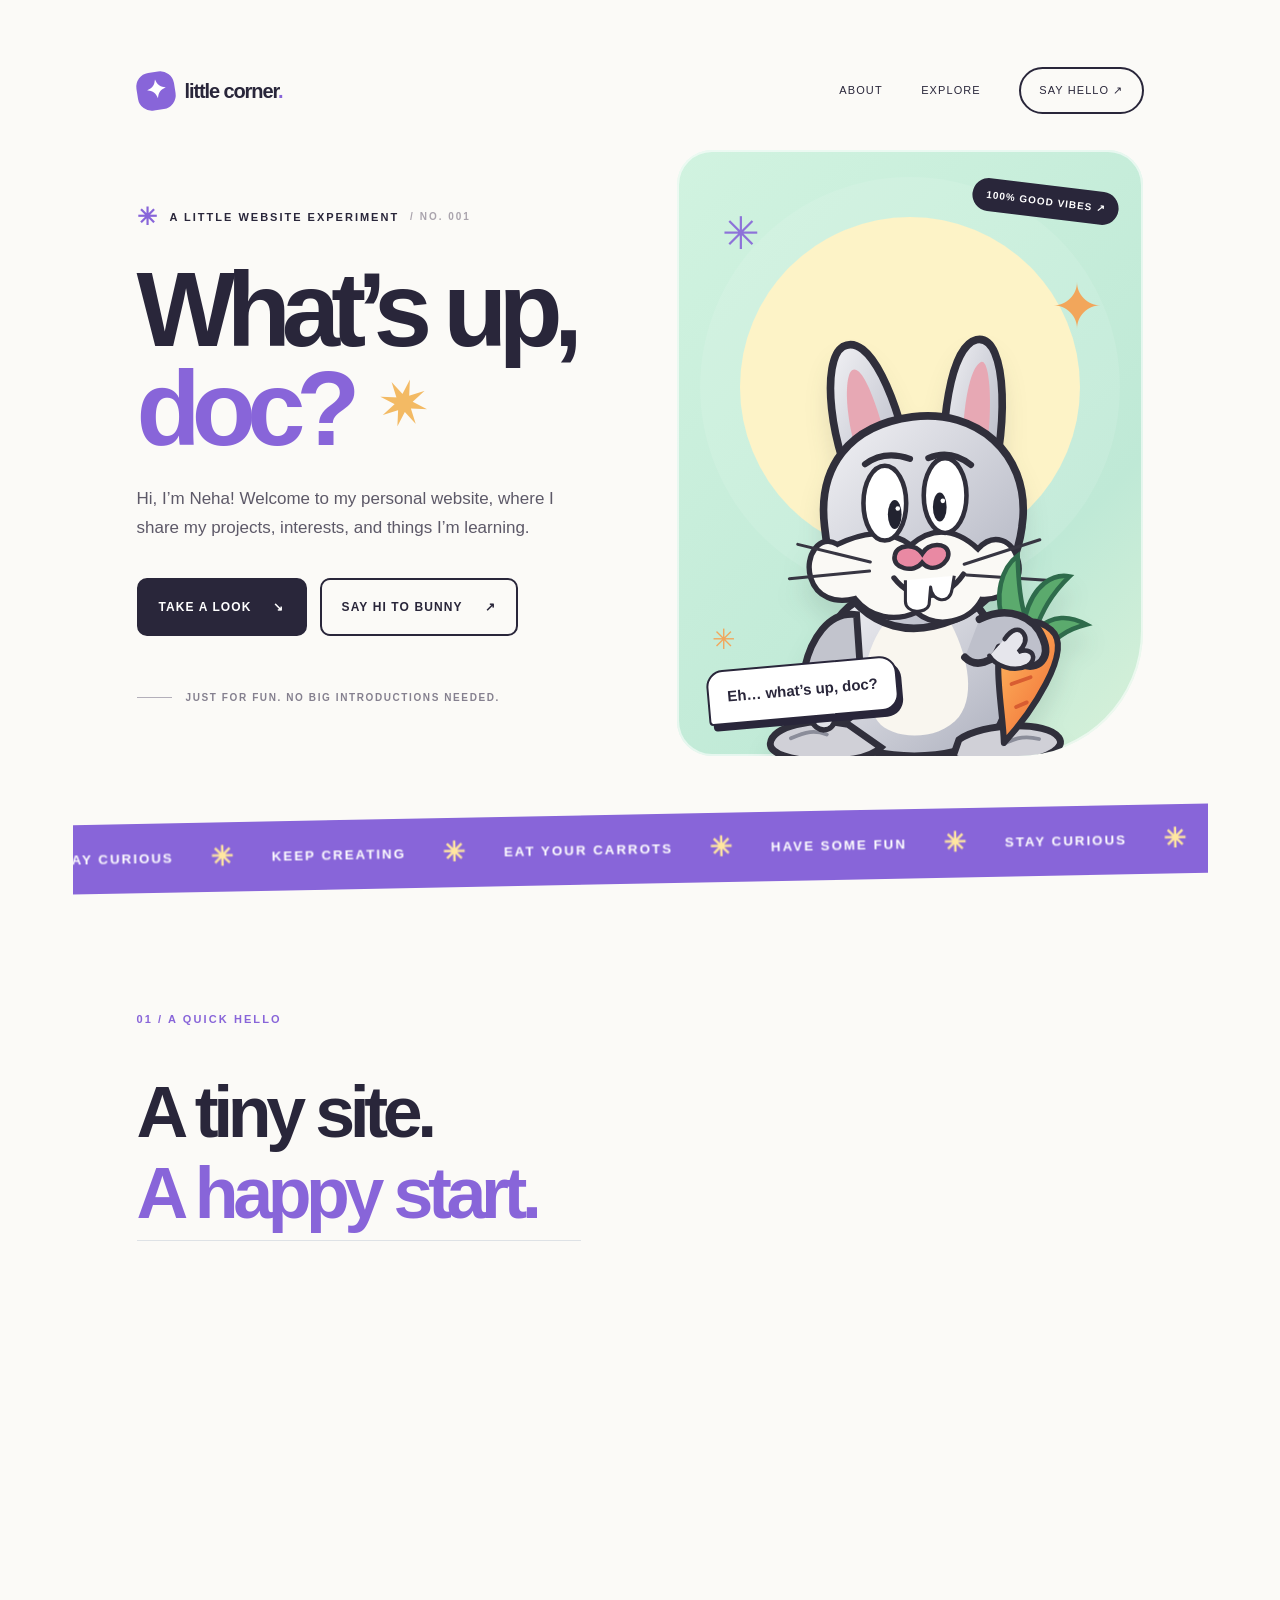
==== commit 203d88f6: "Update portfolio" ====
--- a/docs/index.html
+++ b/docs/index.html
@@ -72,69 +72,68 @@
     
 <!-- main -->
 <main class="content column-page" id="quarto-document-content" tabindex="-1"><header id="title-block-header" class="quarto-title-block"></header>
-
-
-
-
 <div class="bunny-site">
-<header class="site-header">
-<a class="site-logo" href="#top" aria-label="Little Corner home"><span class="logo-mark" aria-hidden="true">✦</span><span>little corner<span class="logo-dot">.</span></span></a>
-<nav class="site-nav" aria-label="Main navigation">
-<a href="#about">ABOUT</a> <a href="#explore">EXPLORE</a> <a class="nav-pill" href="#note">SAY HELLO <span aria-hidden="true">↗</span></a>
-</nav>
-</header>
-<main id="top">
-<section class="hero" aria-labelledby="hero-title">
-<div class="hero-copy">
-<pre><code>    &lt;div class="eyebrow"&gt;&lt;span class="eyebrow-star"&gt;✳&lt;/span&gt; A LITTLE WEBSITE EXPERIMENT &lt;span class="serial"&gt;/ NO. 001&lt;/span&gt;&lt;/div&gt;
-    &lt;h1 id="hero-title"&gt;What’s up,&lt;br&gt;&lt;em&gt;doc?&lt;/em&gt;&lt;span class="title-spark" aria-hidden="true"&gt;✴&lt;/span&gt;&lt;/h1&gt;
-      &lt;p class="hero-description"&gt;Hi, I’m Neha! Welcome to my personal website, where I share my projects, interests, and things I’m learning.&lt;/p&gt;        &lt;div class="hero-actions"&gt;
-      &lt;a class="btn btn-dark" href="#explore"&gt;TAKE A LOOK &lt;span aria-hidden="true"&gt;↘&lt;/span&gt;&lt;/a&gt;
-      &lt;button id="rabbitTalk" class="btn btn-outline" type="button"&gt;SAY HI TO BUNNY &lt;span aria-hidden="true"&gt;↗&lt;/span&gt;&lt;/button&gt;
-    &lt;/div&gt;
-    &lt;div class="hero-hint"&gt;&lt;span class="hint-line" aria-hidden="true"&gt;&lt;/span&gt; JUST FOR FUN. NO BIG INTRODUCTIONS NEEDED.&lt;/div&gt;
-  &lt;/div&gt;
-  &lt;div class="hero-art" aria-label="A fun cartoon rabbit illustration holding a carrot"&gt;
-    &lt;span class="art-sun" aria-hidden="true"&gt;&lt;/span&gt;
-    &lt;span class="art-doodle art-doodle-one" aria-hidden="true"&gt;✳&lt;/span&gt;
-    &lt;span class="art-doodle art-doodle-two" aria-hidden="true"&gt;✦&lt;/span&gt;
-    &lt;span class="art-doodle art-doodle-three" aria-hidden="true"&gt;✳&lt;/span&gt;
-    &lt;span class="art-badge"&gt;100% GOOD VIBES ↗&lt;/span&gt;
-    &lt;img src="assets/rabbit.svg" alt="A friendly gray cartoon rabbit with pink ears, buck teeth, and an orange carrot" width="540" height="540" /&gt;
-    &lt;div class="speech" id="speech" aria-live="polite"&gt;Eh… what’s up, doc?&lt;/div&gt;
-  &lt;/div&gt;
-&lt;/section&gt;
-
-&lt;div class="marquee" aria-hidden="true"&gt;&lt;div class="marquee-track"&gt;&lt;span&gt;STAY CURIOUS&lt;/span&gt;&lt;b&gt;✳&lt;/b&gt;&lt;span&gt;KEEP CREATING&lt;/span&gt;&lt;b&gt;✳&lt;/b&gt;&lt;span&gt;EAT YOUR CARROTS&lt;/span&gt;&lt;b&gt;✳&lt;/b&gt;&lt;span&gt;HAVE SOME FUN&lt;/span&gt;&lt;b&gt;✳&lt;/b&gt;&lt;span&gt;STAY CURIOUS&lt;/span&gt;&lt;b&gt;✳&lt;/b&gt;&lt;span&gt;KEEP CREATING&lt;/span&gt;&lt;b&gt;✳&lt;/b&gt;&lt;span&gt;EAT YOUR CARROTS&lt;/span&gt;&lt;b&gt;✳&lt;/b&gt;&lt;span&gt;HAVE SOME FUN&lt;/span&gt;&lt;b&gt;✳&lt;/b&gt;&lt;/div&gt;&lt;/div&gt;
-
-&lt;section class="about-section section-wrap" id="about" aria-labelledby="about-title"&gt;
-  &lt;div class="section-marker"&gt;01 / A QUICK HELLO&lt;/div&gt;
-  &lt;div class="about-grid"&gt;
-    &lt;h2 id="about-title"&gt;A tiny site.&lt;br&gt;&lt;span&gt;A happy start.&lt;/span&gt;&lt;/h2&gt;
-    &lt;div class="about-text"&gt;&lt;p&gt;Every big project begins somewhere. This one's intentionally simple: a friendly mascot, a clean layout, and a few places to add things later.&lt;/p&gt;&lt;p class="small-note"&gt;No real name, email, location, or social accounts are shown here. That can stay exactly as it is until you choose otherwise.&lt;/p&gt;&lt;/div&gt;
-  &lt;/div&gt;
-&lt;/section&gt;
-
-&lt;section class="explore-section section-wrap" id="explore" aria-labelledby="explore-title"&gt;
-  &lt;div class="section-head"&gt;&lt;div&gt;&lt;div class="section-marker"&gt;02 / SPACE TO GROW&lt;/div&gt;&lt;h2 id="explore-title"&gt;A little of &lt;em&gt;everything.&lt;/em&gt;&lt;/h2&gt;&lt;/div&gt;&lt;p&gt;Three blank spaces for whatever you want to share. No pressure to fill them today.&lt;/p&gt;&lt;/div&gt;
-  &lt;div class="card-grid"&gt;
-    &lt;article class="feature-card card-lilac"&gt;&lt;div class="card-top"&gt;&lt;span&gt;01 / PROJECTS&lt;/span&gt;&lt;span aria-hidden="true"&gt;↗&lt;/span&gt;&lt;/div&gt;&lt;div class="card-icon" aria-hidden="true"&gt;✳&lt;/div&gt;&lt;h3&gt;Things I make&lt;/h3&gt;&lt;p&gt;A future home for little projects, experiments, and ideas.&lt;/p&gt;&lt;span class="card-bottom"&gt;COMING TO LIFE SOON&lt;/span&gt;&lt;/article&gt;
-    &lt;article class="feature-card card-yellow"&gt;&lt;div class="card-top"&gt;&lt;span&gt;02 / NOTES&lt;/span&gt;&lt;span aria-hidden="true"&gt;↗&lt;/span&gt;&lt;/div&gt;&lt;div class="card-icon" aria-hidden="true"&gt;✎&lt;/div&gt;&lt;h3&gt;Things I learn&lt;/h3&gt;&lt;p&gt;A place for notes, discoveries, and the occasional happy accident.&lt;/p&gt;&lt;span class="card-bottom"&gt;WORDS WILL GO HERE&lt;/span&gt;&lt;/article&gt;
-    &lt;article class="feature-card card-mint"&gt;&lt;div class="card-top"&gt;&lt;span&gt;03 / JUST FOR FUN&lt;/span&gt;&lt;span aria-hidden="true"&gt;↗&lt;/span&gt;&lt;/div&gt;&lt;div class="card-icon carrot" aria-hidden="true"&gt;🥕&lt;/div&gt;&lt;h3&gt;Things I love&lt;/h3&gt;&lt;p&gt;A friendly reminder that websites don't always need to be serious.&lt;/p&gt;&lt;span class="card-bottom"&gt;MORE FUN AHEAD&lt;/span&gt;&lt;/article&gt;
-  &lt;/div&gt;
-&lt;/section&gt;
-
-&lt;section class="closing-section section-wrap" id="note" aria-labelledby="closing-title"&gt;
-  &lt;div class="section-marker"&gt;03 / ONE LAST THING&lt;/div&gt;
-  &lt;h2 id="closing-title"&gt;That’s all&lt;br&gt;&lt;em&gt;for now.&lt;/em&gt; &lt;span aria-hidden="true"&gt;✳&lt;/span&gt;&lt;/h2&gt;
-  &lt;p&gt;A small start is still a start. Come back when you're ready to add your own projects, writing, and personality.&lt;/p&gt;
-  &lt;a class="btn btn-dark" href="#top"&gt;BACK TO THE TOP &lt;span aria-hidden="true"&gt;↑&lt;/span&gt;&lt;/a&gt;
-&lt;/section&gt;</code></pre>
-</div></section></main>
-<footer class="site-footer">
-<span>MADE WITH CURIOSITY ✦</span><span>UNOFFICIAL CARTOON FAN TRIBUTE · NOT AFFILIATED WITH WARNER BROS.</span><a href="#top">TOP ↑</a>
-</footer>
+  <header class="site-header">
+    <a class="site-logo" href="#top" aria-label="Little Corner home"><span class="logo-mark" aria-hidden="true">✦</span><span>little corner<span class="logo-dot">.</span></span></a>
+    <nav class="site-nav" aria-label="Main navigation">
+      <a href="#about">ABOUT</a>
+      <a href="#explore">EXPLORE</a>
+      <a class="nav-pill" href="#note">SAY HELLO <span aria-hidden="true">↗</span></a>
+    </nav>
+  </header>
+
+  <main id="top">
+    <section class="hero" aria-labelledby="hero-title">
+      <div class="hero-copy">
+        <div class="eyebrow"><span class="eyebrow-star">✳</span> A LITTLE WEBSITE EXPERIMENT <span class="serial">/ NO. 001</span></div>
+        <h1 id="hero-title">What’s up,<br><em>doc?</em><span class="title-spark" aria-hidden="true">✴</span></h1>
+          <p class="hero-description">Hi, I’m Neha! Welcome to my personal website, where I share my projects, interests, and things I’m learning.</p>        <div class="hero-actions">
+          <a class="btn btn-dark" href="#explore">TAKE A LOOK <span aria-hidden="true">↘</span></a>
+          <button id="rabbitTalk" class="btn btn-outline" type="button">SAY HI TO BUNNY <span aria-hidden="true">↗</span></button>
+        </div>
+        <div class="hero-hint"><span class="hint-line" aria-hidden="true"></span> JUST FOR FUN. NO BIG INTRODUCTIONS NEEDED.</div>
+      </div>
+      <div class="hero-art" aria-label="A fun cartoon rabbit illustration holding a carrot">
+        <span class="art-sun" aria-hidden="true"></span>
+        <span class="art-doodle art-doodle-one" aria-hidden="true">✳</span>
+        <span class="art-doodle art-doodle-two" aria-hidden="true">✦</span>
+        <span class="art-doodle art-doodle-three" aria-hidden="true">✳</span>
+        <span class="art-badge">100% GOOD VIBES ↗</span>
+        <img src="assets/rabbit.svg" alt="A friendly gray cartoon rabbit with pink ears, buck teeth, and an orange carrot" width="540" height="540">
+        <div class="speech" id="speech" aria-live="polite">Eh… what’s up, doc?</div>
+      </div>
+    </section>
+
+    <div class="marquee" aria-hidden="true"><div class="marquee-track"><span>STAY CURIOUS</span><b>✳</b><span>KEEP CREATING</span><b>✳</b><span>EAT YOUR CARROTS</span><b>✳</b><span>HAVE SOME FUN</span><b>✳</b><span>STAY CURIOUS</span><b>✳</b><span>KEEP CREATING</span><b>✳</b><span>EAT YOUR CARROTS</span><b>✳</b><span>HAVE SOME FUN</span><b>✳</b></div></div>
+
+    <section class="about-section section-wrap" id="about" aria-labelledby="about-title">
+      <div class="section-marker">01 / A QUICK HELLO</div>
+      <div class="about-grid">
+        <h2 id="about-title" class="anchored">A tiny site.<br><span>A happy start.</span></h2>
+        <div class="about-text"><p>Every big project begins somewhere. This one's intentionally simple: a friendly mascot, a clean layout, and a few places to add things later.</p><p class="small-note">No real name, email, location, or social accounts are shown here. That can stay exactly as it is until you choose otherwise.</p></div>
+      </div>
+    </section>
+
+    <section class="explore-section section-wrap" id="explore" aria-labelledby="explore-title">
+      <div class="section-head"><div><div class="section-marker">02 / SPACE TO GROW</div><h2 id="explore-title" class="anchored">A little of <em>everything.</em></h2></div><p>Three blank spaces for whatever you want to share. No pressure to fill them today.</p></div>
+      <div class="card-grid">
+        <article class="feature-card card-lilac"><div class="card-top"><span>01 / PROJECTS</span><span aria-hidden="true">↗</span></div><div class="card-icon" aria-hidden="true">✳</div><h3 class="anchored">Things I make</h3><p>A future home for little projects, experiments, and ideas.</p><span class="card-bottom">COMING TO LIFE SOON</span></article>
+        <article class="feature-card card-yellow"><div class="card-top"><span>02 / NOTES</span><span aria-hidden="true">↗</span></div><div class="card-icon" aria-hidden="true">✎</div><h3 class="anchored">Things I learn</h3><p>A place for notes, discoveries, and the occasional happy accident.</p><span class="card-bottom">WORDS WILL GO HERE</span></article>
+        <article class="feature-card card-mint"><div class="card-top"><span>03 / JUST FOR FUN</span><span aria-hidden="true">↗</span></div><div class="card-icon carrot" aria-hidden="true">🥕</div><h3 class="anchored">Things I love</h3><p>A friendly reminder that websites don't always need to be serious.</p><span class="card-bottom">MORE FUN AHEAD</span></article>
+      </div>
+    </section>
+
+    <section class="closing-section section-wrap" id="note" aria-labelledby="closing-title">
+      <div class="section-marker">03 / ONE LAST THING</div>
+      <h2 id="closing-title" class="anchored">That’s all<br><em>for now.</em> <span aria-hidden="true">✳</span></h2>
+      <p>A small start is still a start. Come back when you're ready to add your own projects, writing, and personality.</p>
+      <a class="btn btn-dark" href="#top">BACK TO THE TOP <span aria-hidden="true">↑</span></a>
+    </section>
+  </main>
+
+  <footer class="site-footer"><span>MADE WITH CURIOSITY ✦</span><span>UNOFFICIAL CARTOON FAN TRIBUTE · NOT AFFILIATED WITH WARNER BROS.</span><a href="#top">TOP ↑</a></footer>
 </div>
+
 <script>
   (() => {
     const button = document.getElementById('rabbitTalk');
@@ -152,9 +151,12 @@
 </script>
 
 
-</main></div>
-
- <!-- /main -->
+
+
+
+
+
+</main> <!-- /main -->
 <script id="quarto-html-after-body" type="application/javascript">
   window.document.addEventListener("DOMContentLoaded", function (event) {
     const icon = "";
@@ -631,7 +633,7 @@
   <script type="application/javascript">
   window.quartoScrollableRegionsLabels = {"code":"Scrollable code","output":"Scrollable output"};
   </script>
- <!-- /content -->
+</div> <!-- /content -->
 
 
 
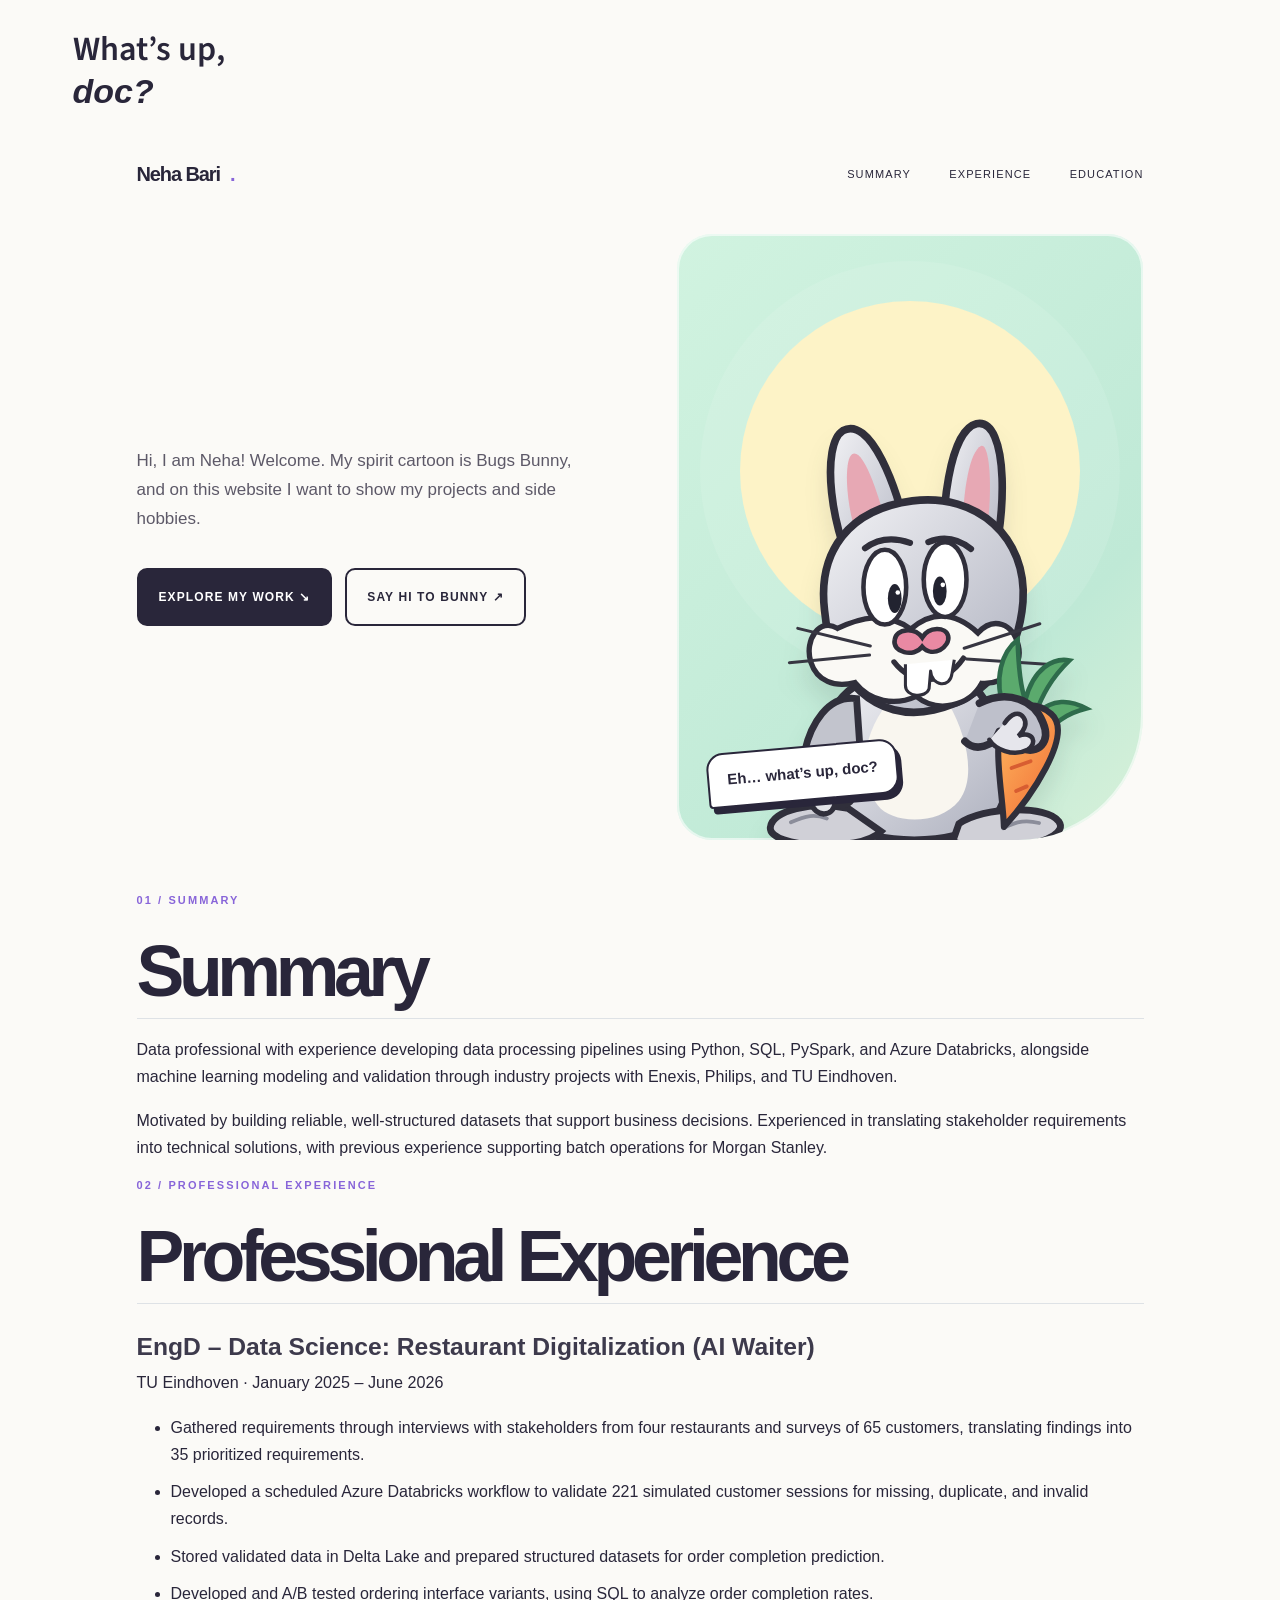
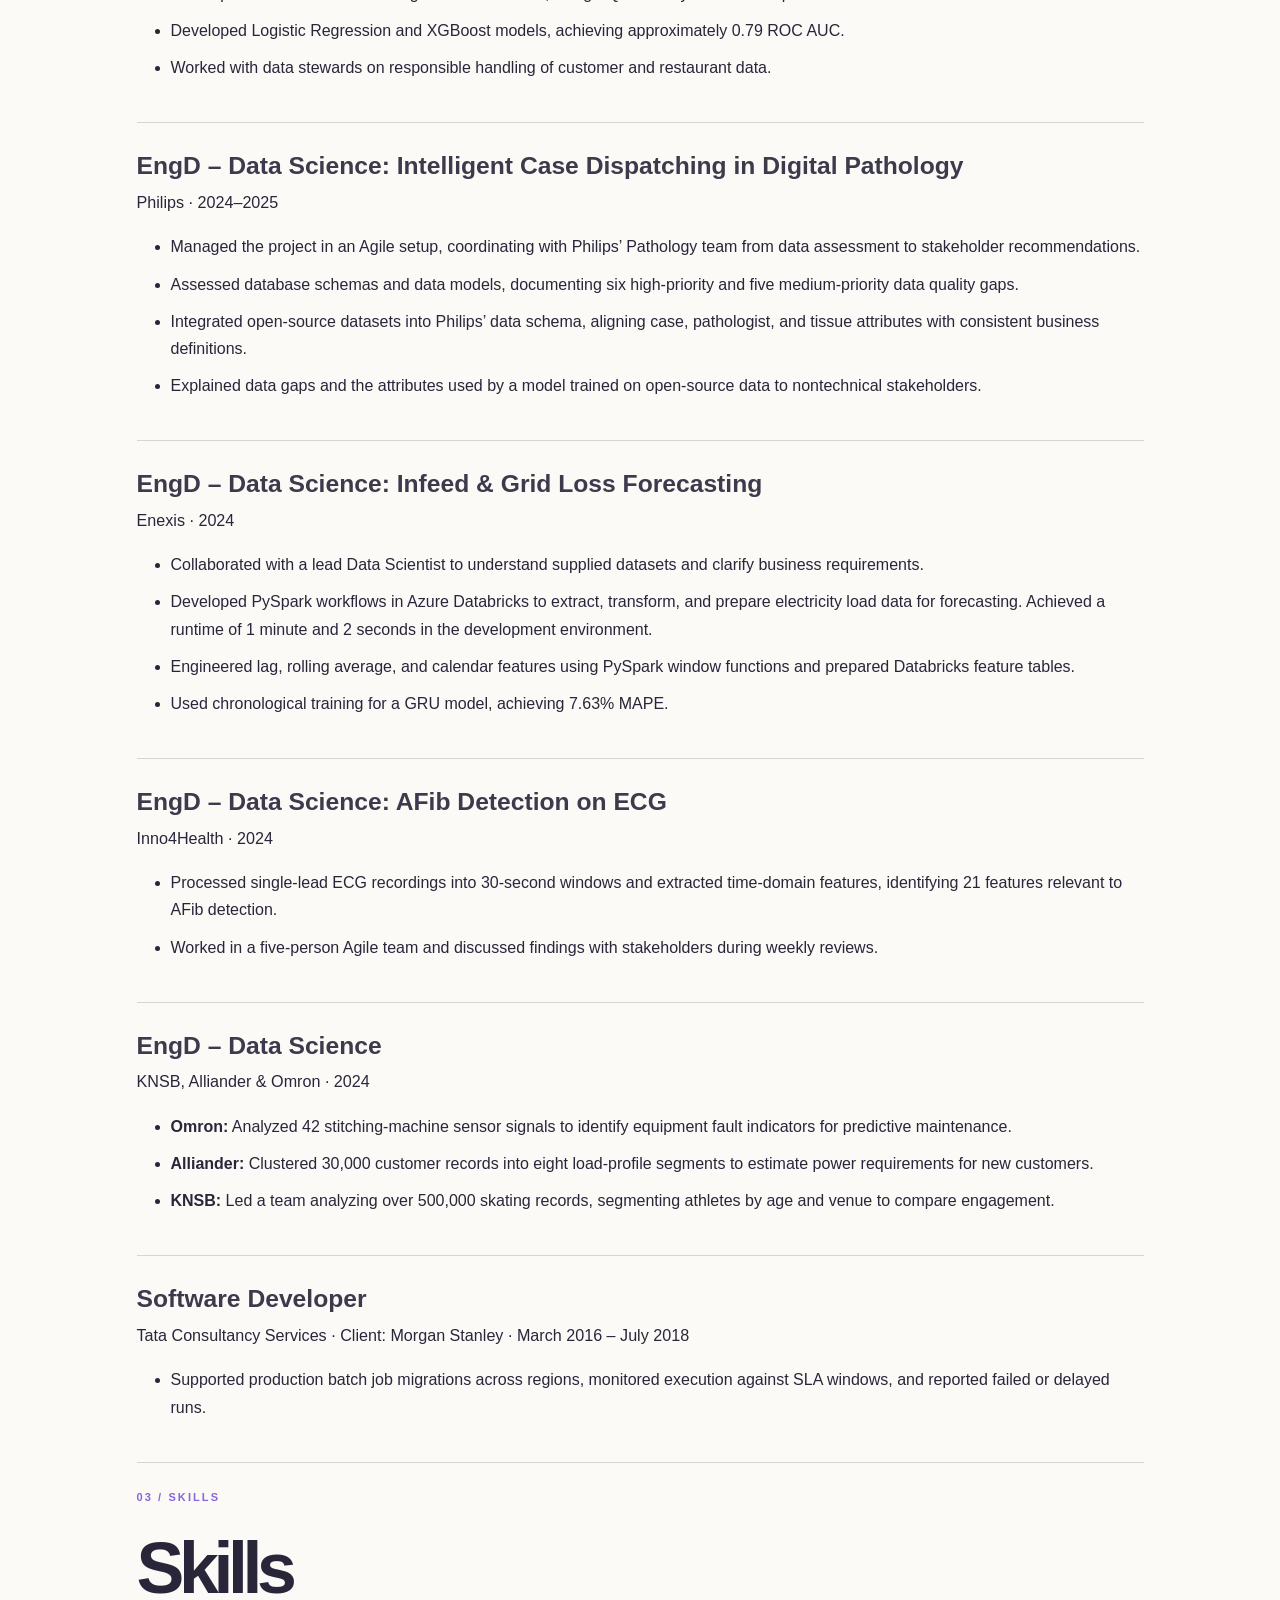
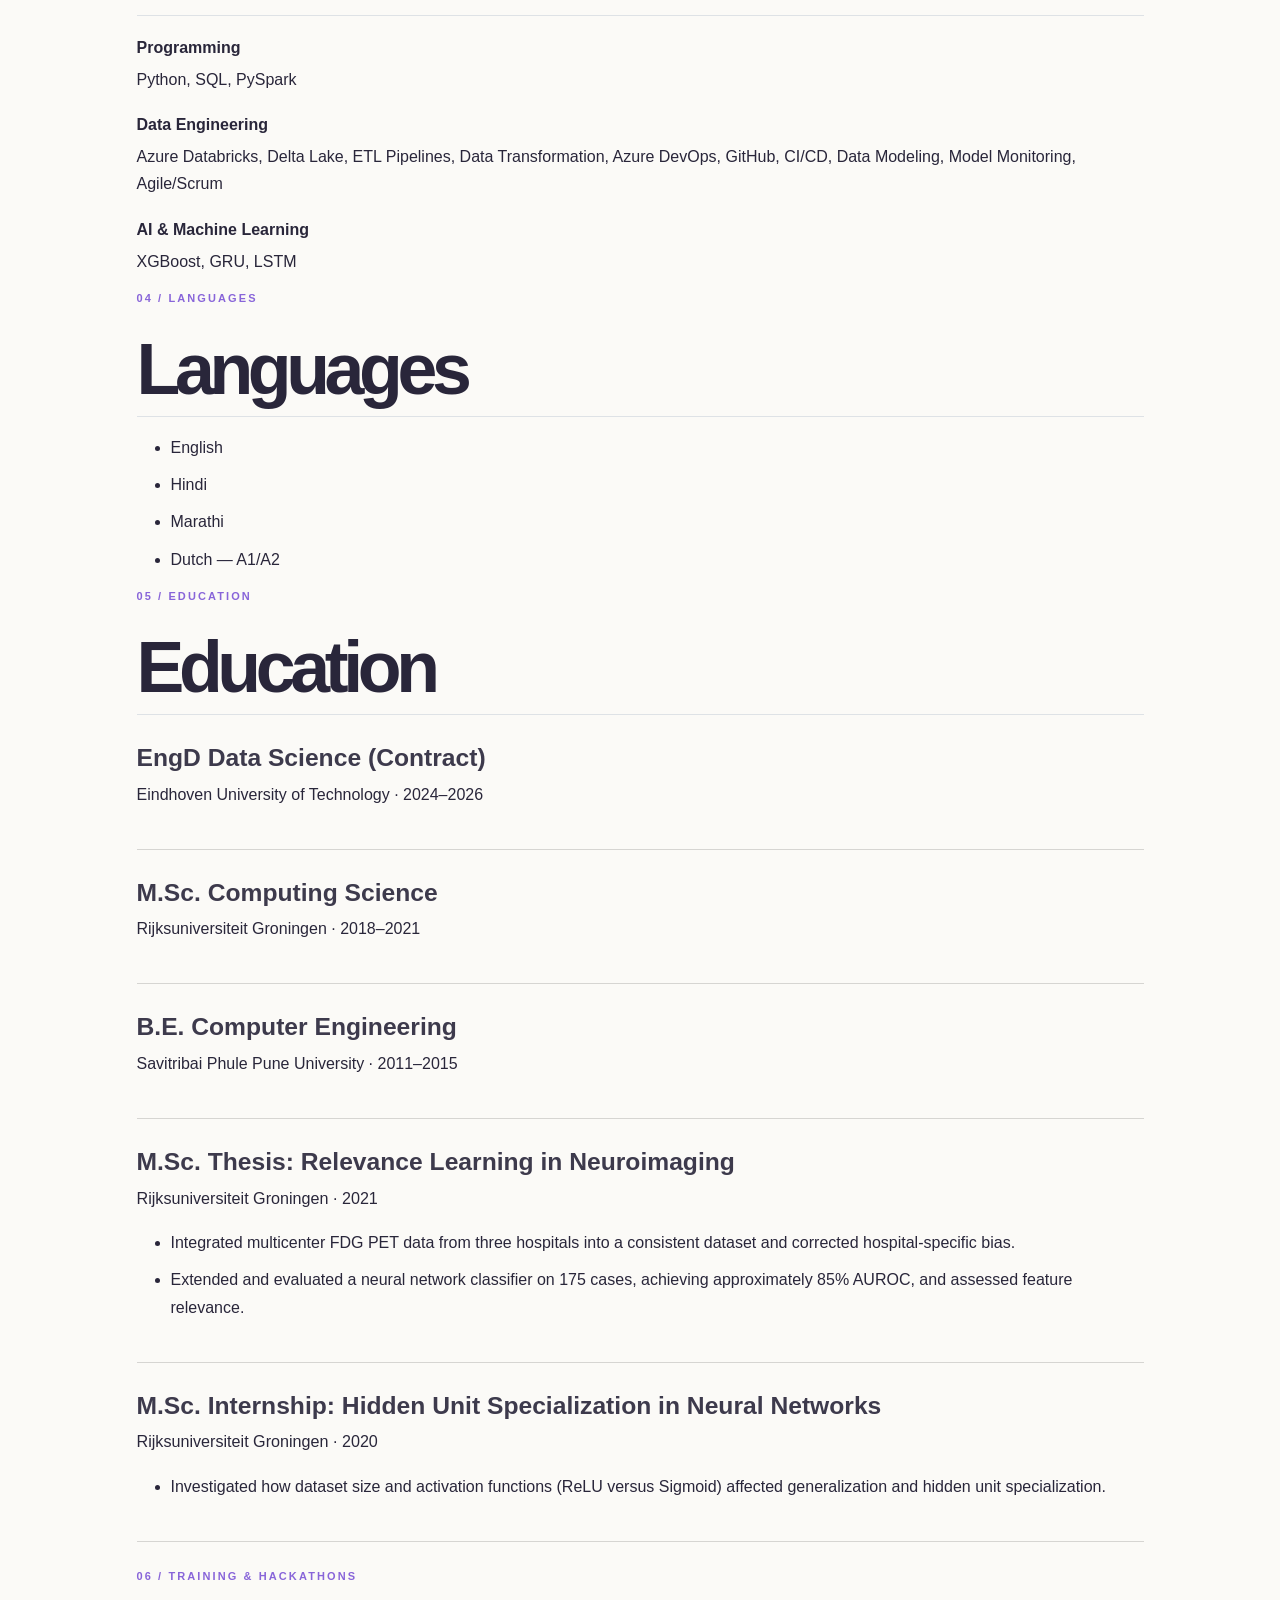
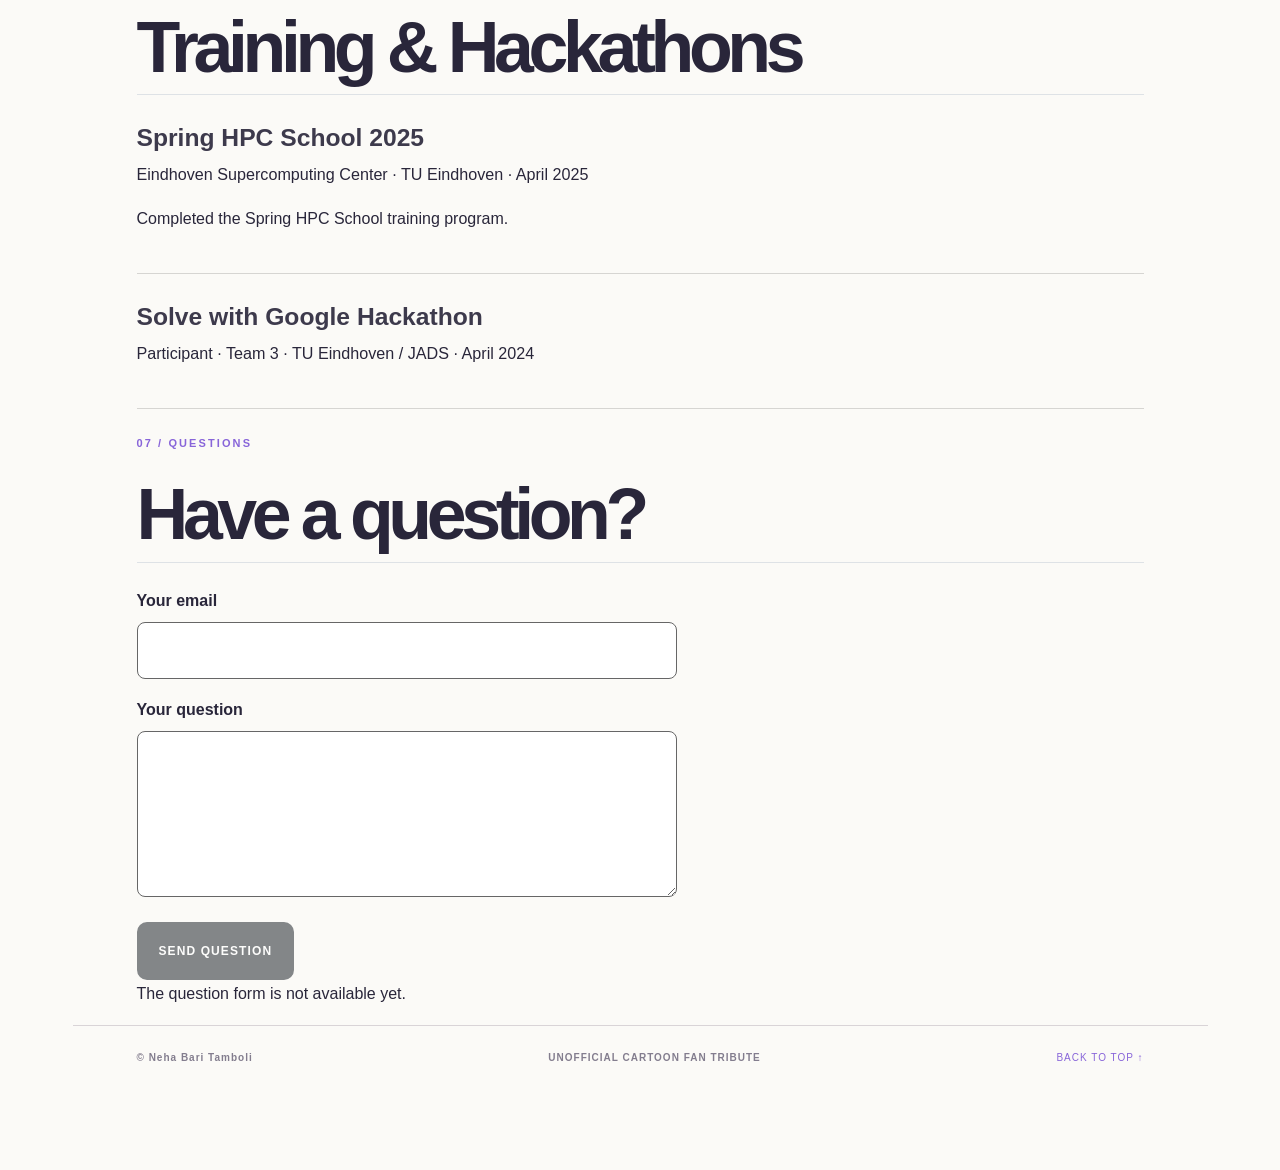
==== commit 9fbfb819: "Match portfolio sections to CV" ====
--- a/docs/index.html
+++ b/docs/index.html
@@ -7,7 +7,7 @@
 <meta name="viewport" content="width=device-width, initial-scale=1.0, user-scalable=yes">
 
 
-<title>Little Corner</title>
+<title>Neha Bari – Little Corner</title>
 <style>
 /* Default styles provided by pandoc.
 ** See https://pandoc.org/MANUAL.html#variables-for-html for config info.
@@ -71,82 +71,431 @@
 <!-- margin-sidebar -->
     
 <!-- main -->
-<main class="content column-page" id="quarto-document-content" tabindex="-1"><header id="title-block-header" class="quarto-title-block"></header>
+<main class="content column-page" id="quarto-document-content" tabindex="-1"><header id="title-block-header" class="quarto-title-block"><h1 class="title display-7">What’s up,<br><em>doc?</em></h1></header>
 <div class="bunny-site">
   <header class="site-header">
-    <a class="site-logo" href="#top" aria-label="Little Corner home"><span class="logo-mark" aria-hidden="true">✦</span><span>little corner<span class="logo-dot">.</span></span></a>
+    <a class="site-logo" href="#top">
+      Neha Bari<span class="logo-dot">.</span>
+    </a>
+
     <nav class="site-nav" aria-label="Main navigation">
-      <a href="#about">ABOUT</a>
-      <a href="#explore">EXPLORE</a>
-      <a class="nav-pill" href="#note">SAY HELLO <span aria-hidden="true">↗</span></a>
+      <a href="#summary">SUMMARY</a>
+      <a href="#experience">EXPERIENCE</a>
+      <a href="#education">EDUCATION</a>
     </nav>
   </header>
 
   <main id="top">
-    <section class="hero" aria-labelledby="hero-title">
+    <section class="hero">
       <div class="hero-copy">
-        <div class="eyebrow"><span class="eyebrow-star">✳</span> A LITTLE WEBSITE EXPERIMENT <span class="serial">/ NO. 001</span></div>
-        <h1 id="hero-title">What’s up,<br><em>doc?</em><span class="title-spark" aria-hidden="true">✴</span></h1>
-          <p class="hero-description">Hi, I’m Neha! Welcome to my personal website, where I share my projects, interests, and things I’m learning.</p>        <div class="hero-actions">
-          <a class="btn btn-dark" href="#explore">TAKE A LOOK <span aria-hidden="true">↘</span></a>
-          <button id="rabbitTalk" class="btn btn-outline" type="button">SAY HI TO BUNNY <span aria-hidden="true">↗</span></button>
+        
+
+        <p class="hero-description">
+          Hi, I am Neha! Welcome. My spirit cartoon is Bugs Bunny,
+          and on this website I want to show my projects and side hobbies.
+        </p>
+
+        <div class="hero-actions">
+          <a class="btn btn-dark" href="#experience">EXPLORE MY WORK ↘</a>
+          <button id="rabbitTalk" class="btn btn-outline" type="button">
+            SAY HI TO BUNNY ↗
+          </button>
         </div>
-        <div class="hero-hint"><span class="hint-line" aria-hidden="true"></span> JUST FOR FUN. NO BIG INTRODUCTIONS NEEDED.</div>
       </div>
-      <div class="hero-art" aria-label="A fun cartoon rabbit illustration holding a carrot">
+
+      <div class="hero-art">
         <span class="art-sun" aria-hidden="true"></span>
-        <span class="art-doodle art-doodle-one" aria-hidden="true">✳</span>
-        <span class="art-doodle art-doodle-two" aria-hidden="true">✦</span>
-        <span class="art-doodle art-doodle-three" aria-hidden="true">✳</span>
-        <span class="art-badge">100% GOOD VIBES ↗</span>
-        <img src="assets/rabbit.svg" alt="A friendly gray cartoon rabbit with pink ears, buck teeth, and an orange carrot" width="540" height="540">
-        <div class="speech" id="speech" aria-live="polite">Eh… what’s up, doc?</div>
+        <img src="assets/rabbit.svg" alt="A cheerful cartoon rabbit holding a carrot" width="540" height="540">
+        <div class="speech" id="speech" aria-live="polite">
+          Eh… what’s up, doc?
+        </div>
       </div>
     </section>
 
-    <div class="marquee" aria-hidden="true"><div class="marquee-track"><span>STAY CURIOUS</span><b>✳</b><span>KEEP CREATING</span><b>✳</b><span>EAT YOUR CARROTS</span><b>✳</b><span>HAVE SOME FUN</span><b>✳</b><span>STAY CURIOUS</span><b>✳</b><span>KEEP CREATING</span><b>✳</b><span>EAT YOUR CARROTS</span><b>✳</b><span>HAVE SOME FUN</span><b>✳</b></div></div>
-
-    <section class="about-section section-wrap" id="about" aria-labelledby="about-title">
-      <div class="section-marker">01 / A QUICK HELLO</div>
-      <div class="about-grid">
-        <h2 id="about-title" class="anchored">A tiny site.<br><span>A happy start.</span></h2>
-        <div class="about-text"><p>Every big project begins somewhere. This one's intentionally simple: a friendly mascot, a clean layout, and a few places to add things later.</p><p class="small-note">No real name, email, location, or social accounts are shown here. That can stay exactly as it is until you choose otherwise.</p></div>
-      </div>
+    <section class="section-wrap" id="summary">
+      <div class="section-marker">01 / SUMMARY</div>
+      <h2 class="anchored">Summary</h2>
+      <p>
+        Data professional with experience developing data processing
+        pipelines using Python, SQL, PySpark, and Azure Databricks,
+        alongside machine learning modeling and validation through
+        industry projects with Enexis, Philips, and TU Eindhoven.
+      </p>
+      <p>
+        Motivated by building reliable, well-structured datasets that
+        support business decisions. Experienced in translating stakeholder
+        requirements into technical solutions, with previous experience
+        supporting batch operations for Morgan Stanley.
+      </p>
     </section>
 
-    <section class="explore-section section-wrap" id="explore" aria-labelledby="explore-title">
-      <div class="section-head"><div><div class="section-marker">02 / SPACE TO GROW</div><h2 id="explore-title" class="anchored">A little of <em>everything.</em></h2></div><p>Three blank spaces for whatever you want to share. No pressure to fill them today.</p></div>
-      <div class="card-grid">
-        <article class="feature-card card-lilac"><div class="card-top"><span>01 / PROJECTS</span><span aria-hidden="true">↗</span></div><div class="card-icon" aria-hidden="true">✳</div><h3 class="anchored">Things I make</h3><p>A future home for little projects, experiments, and ideas.</p><span class="card-bottom">COMING TO LIFE SOON</span></article>
-        <article class="feature-card card-yellow"><div class="card-top"><span>02 / NOTES</span><span aria-hidden="true">↗</span></div><div class="card-icon" aria-hidden="true">✎</div><h3 class="anchored">Things I learn</h3><p>A place for notes, discoveries, and the occasional happy accident.</p><span class="card-bottom">WORDS WILL GO HERE</span></article>
-        <article class="feature-card card-mint"><div class="card-top"><span>03 / JUST FOR FUN</span><span aria-hidden="true">↗</span></div><div class="card-icon carrot" aria-hidden="true">🥕</div><h3 class="anchored">Things I love</h3><p>A friendly reminder that websites don't always need to be serious.</p><span class="card-bottom">MORE FUN AHEAD</span></article>
-      </div>
+    <section class="section-wrap" id="experience">
+      <div class="section-marker">02 / PROFESSIONAL EXPERIENCE</div>
+      <h2 class="anchored">Professional Experience</h2>
+
+      <article class="cv-entry">
+        <h3 class="anchored">EngD – Data Science: Restaurant Digitalization (AI Waiter)</h3>
+        <p class="cv-meta">TU Eindhoven · January 2025 – June 2026</p>
+        <ul>
+          <li>
+            Gathered requirements through interviews with stakeholders
+            from four restaurants and surveys of 65 customers, translating
+            findings into 35 prioritized requirements.
+          </li>
+          <li>
+            Developed a scheduled Azure Databricks workflow to validate
+            221 simulated customer sessions for missing, duplicate,
+            and invalid records.
+          </li>
+          <li>
+            Stored validated data in Delta Lake and prepared structured
+            datasets for order completion prediction.
+          </li>
+          <li>
+            Developed and A/B tested ordering interface variants,
+            using SQL to analyze order completion rates.
+          </li>
+          <li>
+            Developed Logistic Regression and XGBoost models,
+            achieving approximately 0.79 ROC AUC.
+          </li>
+          <li>
+            Worked with data stewards on responsible handling of
+            customer and restaurant data.
+          </li>
+        </ul>
+      </article>
+
+      <article class="cv-entry">
+        <h3 class="anchored">
+          EngD – Data Science: Intelligent Case Dispatching in Digital Pathology
+        </h3>
+        <p class="cv-meta">Philips · 2024–2025</p>
+        <ul>
+          <li>
+            Managed the project in an Agile setup, coordinating with
+            Philips’ Pathology team from data assessment to stakeholder
+            recommendations.
+          </li>
+          <li>
+            Assessed database schemas and data models, documenting
+            six high-priority and five medium-priority data quality gaps.
+          </li>
+          <li>
+            Integrated open-source datasets into Philips’ data schema,
+            aligning case, pathologist, and tissue attributes with
+            consistent business definitions.
+          </li>
+          <li>
+            Explained data gaps and the attributes used by a model trained
+            on open-source data to nontechnical stakeholders.
+          </li>
+        </ul>
+      </article>
+
+      <article class="cv-entry">
+        <h3 class="anchored">EngD – Data Science: Infeed &amp; Grid Loss Forecasting</h3>
+        <p class="cv-meta">Enexis · 2024</p>
+        <ul>
+          <li>
+            Collaborated with a lead Data Scientist to understand
+            supplied datasets and clarify business requirements.
+          </li>
+          <li>
+            Developed PySpark workflows in Azure Databricks to extract,
+            transform, and prepare electricity load data for forecasting.
+            Achieved a runtime of 1 minute and 2 seconds in the
+            development environment.
+          </li>
+          <li>
+            Engineered lag, rolling average, and calendar features using
+            PySpark window functions and prepared Databricks feature tables.
+          </li>
+          <li>
+            Used chronological training for a GRU model,
+            achieving 7.63% MAPE.
+          </li>
+        </ul>
+      </article>
+
+      <article class="cv-entry">
+        <h3 class="anchored">EngD – Data Science: AFib Detection on ECG</h3>
+        <p class="cv-meta">Inno4Health · 2024</p>
+        <ul>
+          <li>
+            Processed single-lead ECG recordings into 30-second windows
+            and extracted time-domain features, identifying 21 features
+            relevant to AFib detection.
+          </li>
+          <li>
+            Worked in a five-person Agile team and discussed findings
+            with stakeholders during weekly reviews.
+          </li>
+        </ul>
+      </article>
+
+      <article class="cv-entry">
+        <h3 class="anchored">EngD – Data Science</h3>
+        <p class="cv-meta">KNSB, Alliander &amp; Omron · 2024</p>
+        <ul>
+          <li>
+            <strong>Omron:</strong> Analyzed 42 stitching-machine sensor
+            signals to identify equipment fault indicators for
+            predictive maintenance.
+          </li>
+          <li>
+            <strong>Alliander:</strong> Clustered 30,000 customer records
+            into eight load-profile segments to estimate power
+            requirements for new customers.
+          </li>
+          <li>
+            <strong>KNSB:</strong> Led a team analyzing over 500,000 skating
+            records, segmenting athletes by age and venue to compare
+            engagement.
+          </li>
+        </ul>
+      </article>
+
+      <article class="cv-entry">
+        <h3 class="anchored">Software Developer</h3>
+        <p class="cv-meta">
+          Tata Consultancy Services · Client: Morgan Stanley ·
+          March 2016 – July 2018
+        </p>
+        <ul>
+          <li>
+            Supported production batch job migrations across regions,
+            monitored execution against SLA windows, and reported
+            failed or delayed runs.
+          </li>
+        </ul>
+      </article>
     </section>
 
-    <section class="closing-section section-wrap" id="note" aria-labelledby="closing-title">
-      <div class="section-marker">03 / ONE LAST THING</div>
-      <h2 id="closing-title" class="anchored">That’s all<br><em>for now.</em> <span aria-hidden="true">✳</span></h2>
-      <p>A small start is still a start. Come back when you're ready to add your own projects, writing, and personality.</p>
-      <a class="btn btn-dark" href="#top">BACK TO THE TOP <span aria-hidden="true">↑</span></a>
+    <section class="section-wrap" id="skills">
+      <div class="section-marker">03 / SKILLS</div>
+      <h2 class="anchored">Skills</h2>
+
+      <dl class="cv-skills">
+        <dt>Programming</dt>
+        <dd>Python, SQL, PySpark</dd>
+
+        <dt>Data Engineering</dt>
+        <dd>
+          Azure Databricks, Delta Lake, ETL Pipelines,
+          Data Transformation, Azure DevOps, GitHub, CI/CD,
+          Data Modeling, Model Monitoring, Agile/Scrum
+        </dd>
+
+        <dt>AI &amp; Machine Learning</dt>
+        <dd>XGBoost, GRU, LSTM</dd>
+      </dl>
+    </section>
+
+    <section class="section-wrap" id="languages">
+      <div class="section-marker">04 / LANGUAGES</div>
+      <h2 class="anchored">Languages</h2>
+      <ul>
+        <li>English</li>
+        <li>Hindi</li>
+        <li>Marathi</li>
+        <li>Dutch — A1/A2</li>
+      </ul>
+    </section>
+
+    <section class="section-wrap" id="education">
+      <div class="section-marker">05 / EDUCATION</div>
+      <h2 class="anchored">Education</h2>
+
+      <article class="cv-entry">
+        <h3 class="anchored">EngD Data Science (Contract)</h3>
+        <p>Eindhoven University of Technology · 2024–2026</p>
+      </article>
+
+      <article class="cv-entry">
+        <h3 class="anchored">M.Sc. Computing Science</h3>
+        <p>Rijksuniversiteit Groningen · 2018–2021</p>
+      </article>
+
+      <article class="cv-entry">
+        <h3 class="anchored">B.E. Computer Engineering</h3>
+        <p>Savitribai Phule Pune University · 2011–2015</p>
+      </article>
+
+      <article class="cv-entry">
+        <h3 class="anchored">M.Sc. Thesis: Relevance Learning in Neuroimaging</h3>
+        <p class="cv-meta">Rijksuniversiteit Groningen · 2021</p>
+        <ul>
+          <li>
+            Integrated multicenter FDG PET data from three hospitals
+            into a consistent dataset and corrected hospital-specific bias.
+          </li>
+          <li>
+            Extended and evaluated a neural network classifier on
+            175 cases, achieving approximately 85% AUROC,
+            and assessed feature relevance.
+          </li>
+        </ul>
+      </article>
+
+      <article class="cv-entry">
+        <h3 class="anchored">M.Sc. Internship: Hidden Unit Specialization in Neural Networks</h3>
+        <p class="cv-meta">Rijksuniversiteit Groningen · 2020</p>
+        <ul>
+          <li>
+            Investigated how dataset size and activation functions
+            (ReLU versus Sigmoid) affected generalization and
+            hidden unit specialization.
+          </li>
+        </ul>
+      </article>
+    </section>
+
+    <section class="section-wrap" id="training">
+      <div class="section-marker">06 / TRAINING &amp; HACKATHONS</div>
+      <h2 class="anchored">Training &amp; Hackathons</h2>
+
+      <article class="cv-entry">
+        <h3 class="anchored">Spring HPC School 2025</h3>
+        <p class="cv-meta">
+          Eindhoven Supercomputing Center · TU Eindhoven · April 2025
+        </p>
+        <p>Completed the Spring HPC School training program.</p>
+      </article>
+
+      <article class="cv-entry">
+        <h3 class="anchored">Solve with Google Hackathon</h3>
+        <p class="cv-meta">
+          Participant · Team 3 · TU Eindhoven / JADS · April 2024
+        </p>
+      </article>
+    </section>
+
+    <section class="section-wrap" id="questions">
+      <div class="section-marker">07 / QUESTIONS</div>
+      <h2 class="anchored">Have a question?</h2>
+
+      <!-- Connect a form service before enabling submissions. -->
+      <form id="question-form" aria-describedby="form-status">
+        <p>
+          <label for="visitor-email">Your email</label>
+          <input id="visitor-email" name="email" type="email" autocomplete="email" required="">
+        </p>
+
+        <p>
+          <label for="visitor-question">Your question</label>
+          <textarea id="visitor-question" name="message" rows="5" required=""></textarea>
+        </p>
+
+        <button class="btn btn-dark" type="submit" disabled="">
+          SEND QUESTION
+        </button>
+
+        <p id="form-status">
+          The question form is not available yet.
+        </p>
+      </form>
     </section>
   </main>
 
-  <footer class="site-footer"><span>MADE WITH CURIOSITY ✦</span><span>UNOFFICIAL CARTOON FAN TRIBUTE · NOT AFFILIATED WITH WARNER BROS.</span><a href="#top">TOP ↑</a></footer>
+  <footer class="site-footer">
+    <span>© Neha Bari Tamboli</span>
+    <span>UNOFFICIAL CARTOON FAN TRIBUTE</span>
+    <a href="#top">BACK TO TOP ↑</a>
+  </footer>
 </div>
+
+<style>
+  .cv-entry {
+    margin: 28px 0;
+    padding-bottom: 24px;
+    border-bottom: 1px solid rgba(0, 0, 0, 0.15);
+  }
+
+  .cv-entry h3 {
+    margin-bottom: 8px;
+  }
+
+  .cv-meta {
+    font-size: 0.95rem;
+  }
+
+  .section-wrap p,
+  .section-wrap li,
+  .section-wrap dd {
+    line-height: 1.7;
+  }
+
+  .section-wrap li {
+    margin-bottom: 10px;
+  }
+
+  .cv-skills dt {
+    margin-top: 20px;
+    font-weight: 700;
+  }
+
+  .cv-skills dd {
+    margin: 6px 0 0;
+  }
+
+  #question-form {
+    max-width: 540px;
+    margin-top: 24px;
+  }
+
+  #question-form label {
+    display: block;
+    margin-bottom: 8px;
+    font-weight: 600;
+  }
+
+  #question-form input,
+  #question-form textarea {
+    box-sizing: border-box;
+    width: 100%;
+    padding: 14px;
+    border: 1px solid #666;
+    border-radius: 8px;
+    background: #fff;
+    color: #222;
+    font: inherit;
+  }
+
+  #question-form input:focus-visible,
+  #question-form textarea:focus-visible {
+    outline: 3px solid #6551b8;
+    outline-offset: 3px;
+  }
+
+  #question-form button:disabled {
+    opacity: 0.6;
+    cursor: not-allowed;
+  }
+</style>
 
 <script>
   (() => {
-    const button = document.getElementById('rabbitTalk');
-    const bubble = document.getElementById('speech');
-    const messages = ["Eh… what’s up, doc?", "One carrot at a time!", "Keep on hopping!", "You're doing great, doc!", "Stay curious, pal!"];
+    const button = document.getElementById("rabbitTalk");
+    const bubble = document.getElementById("speech");
+    const messages = [
+      "Eh… what’s up, doc?",
+      "One carrot at a time!",
+      "Keep on hopping!",
+      "Stay curious!"
+    ];
+
     let current = 0;
-    if (button && bubble) button.addEventListener('click', () => {
+
+    button.addEventListener("click", () => {
       current = (current + 1) % messages.length;
       bubble.textContent = messages[current];
-      bubble.classList.remove('pop');
-      void bubble.offsetWidth;
-      bubble.classList.add('pop');
     });
+
+    document.getElementById("question-form").addEventListener(
+      "submit",
+      (event) => event.preventDefault()
+    );
   })();
 </script>
 
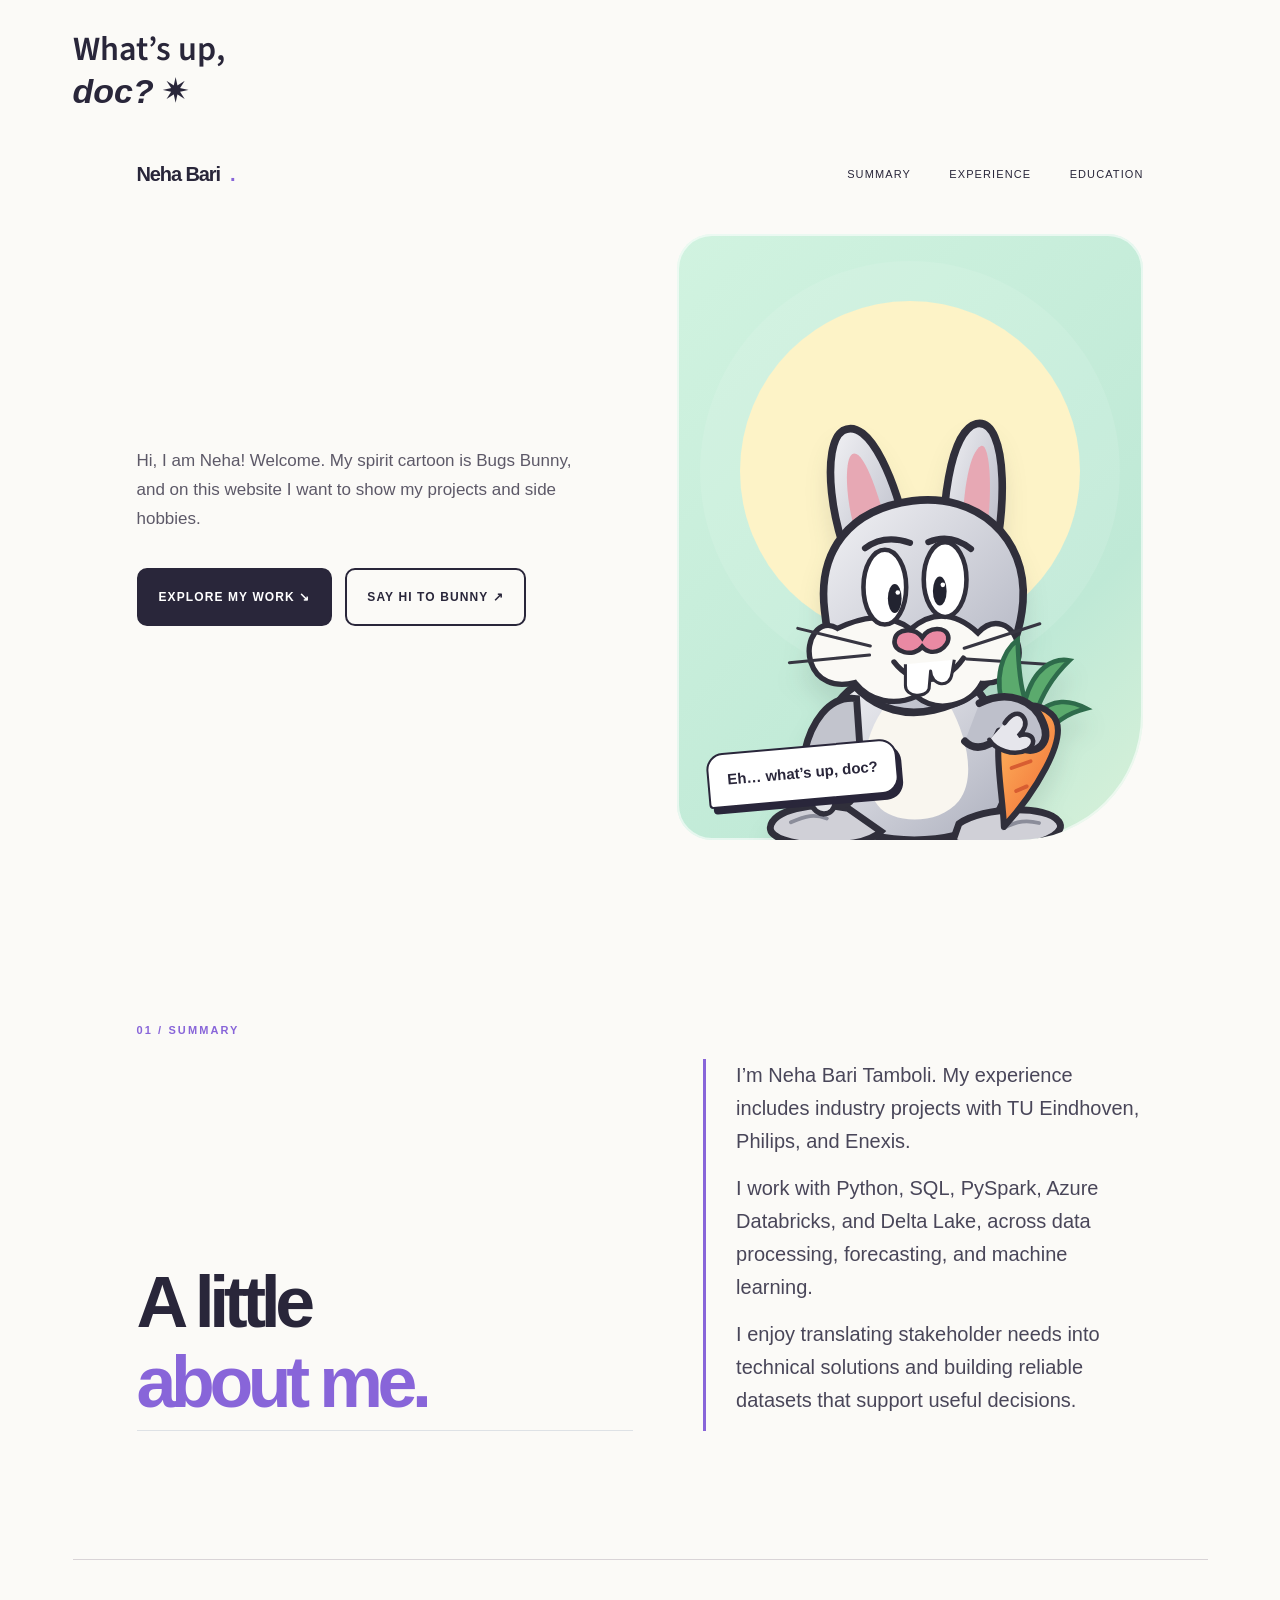
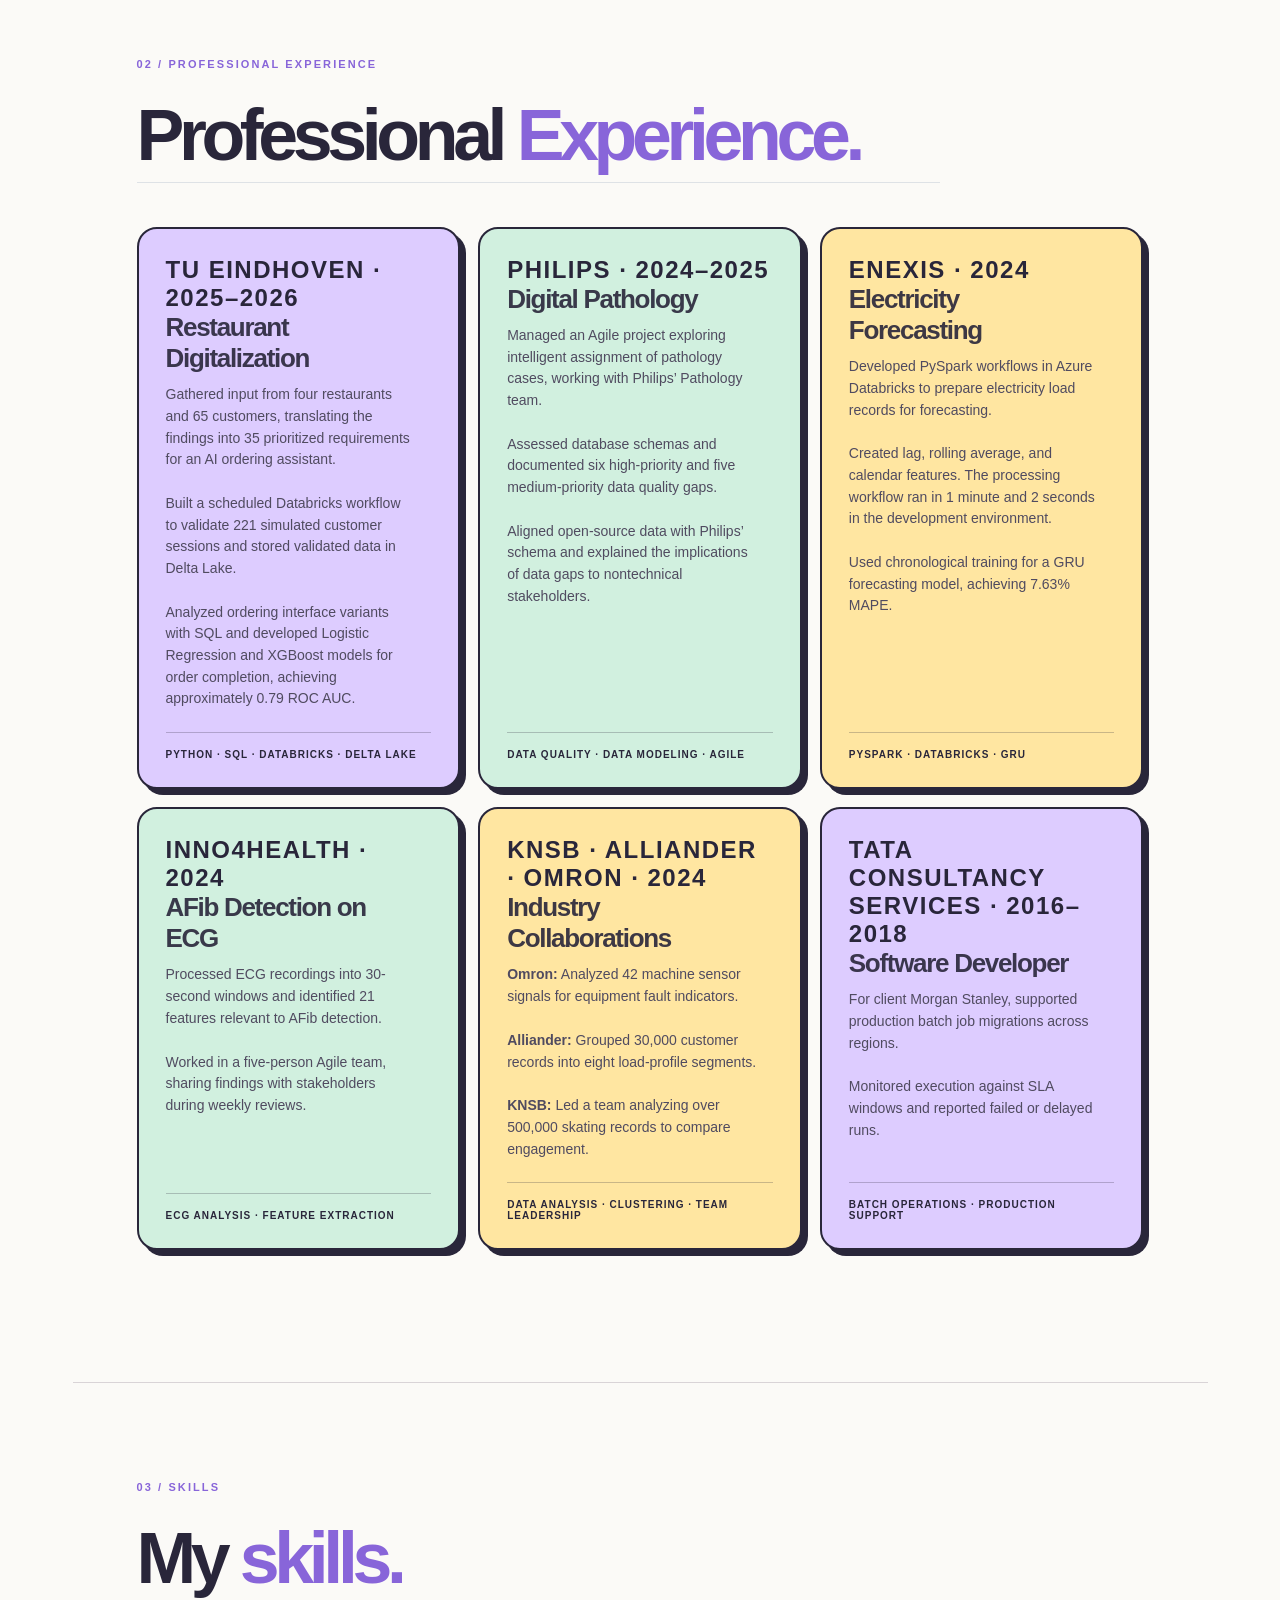
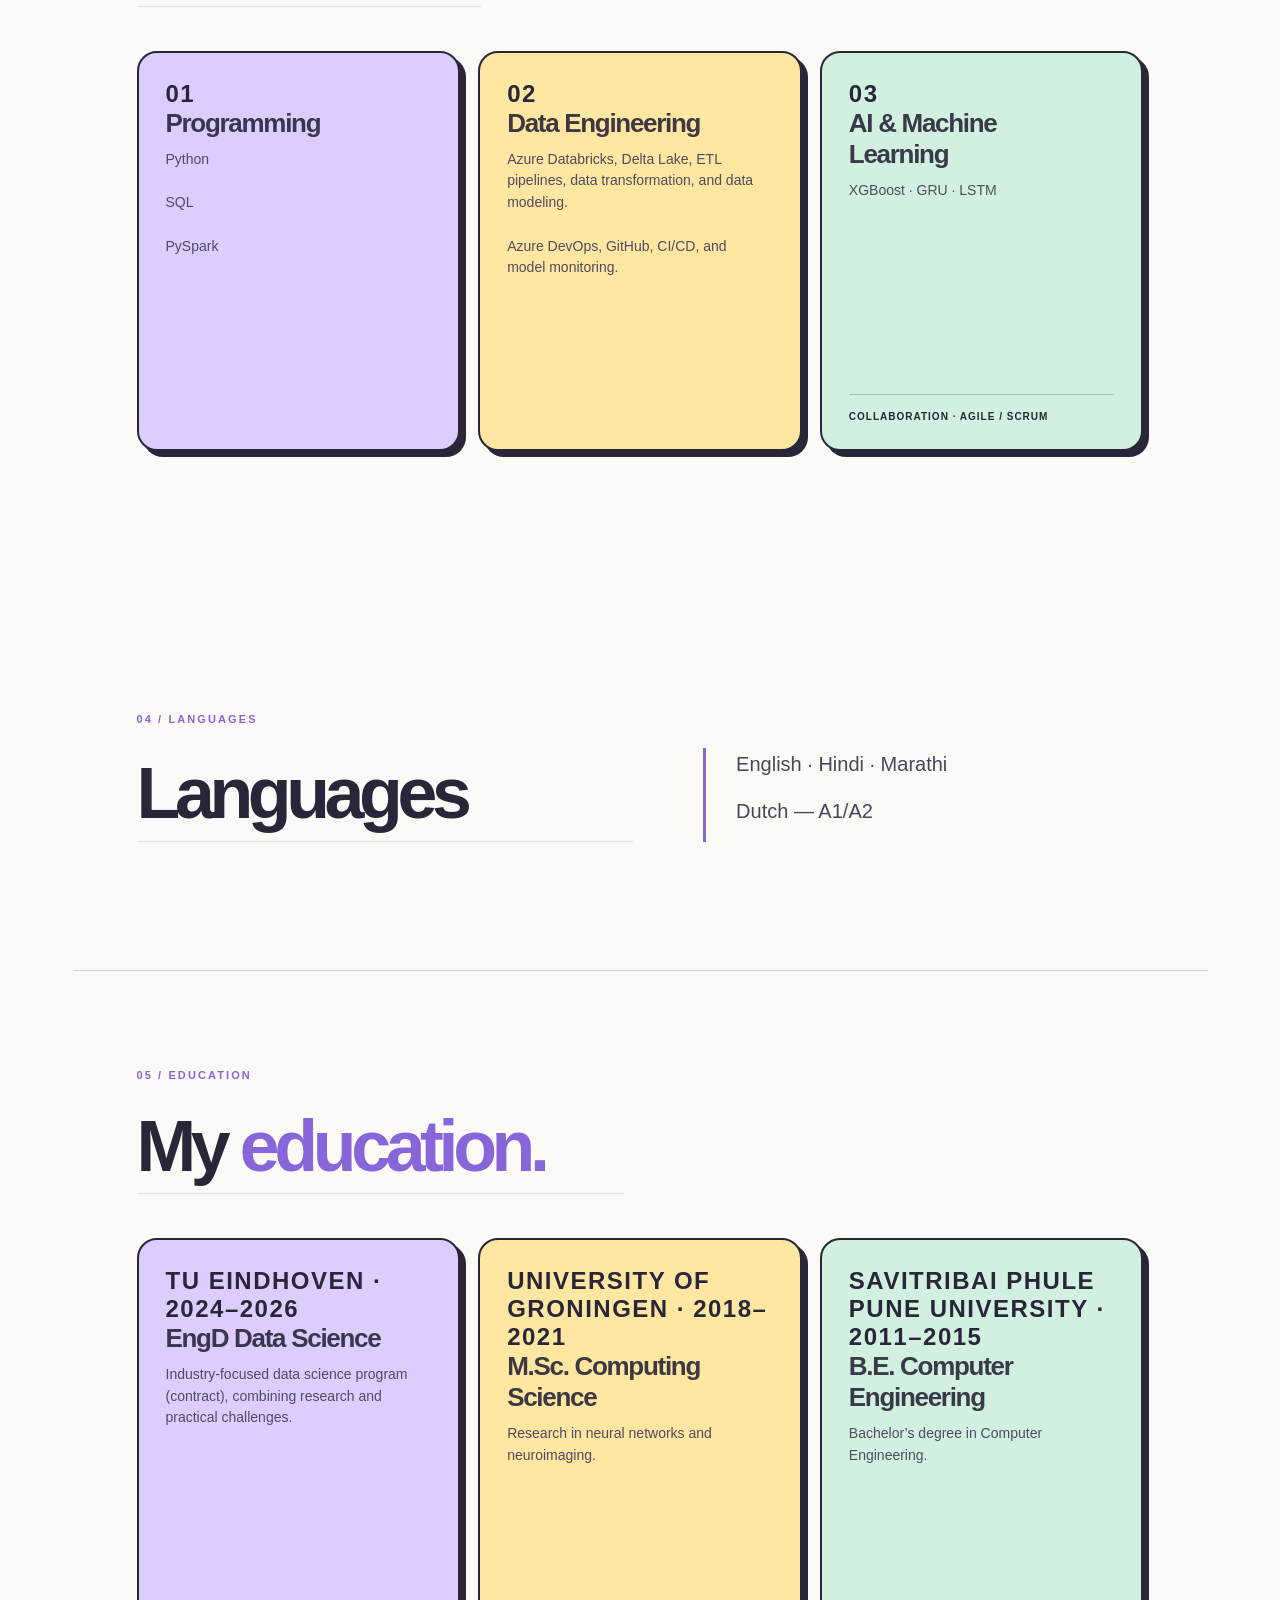
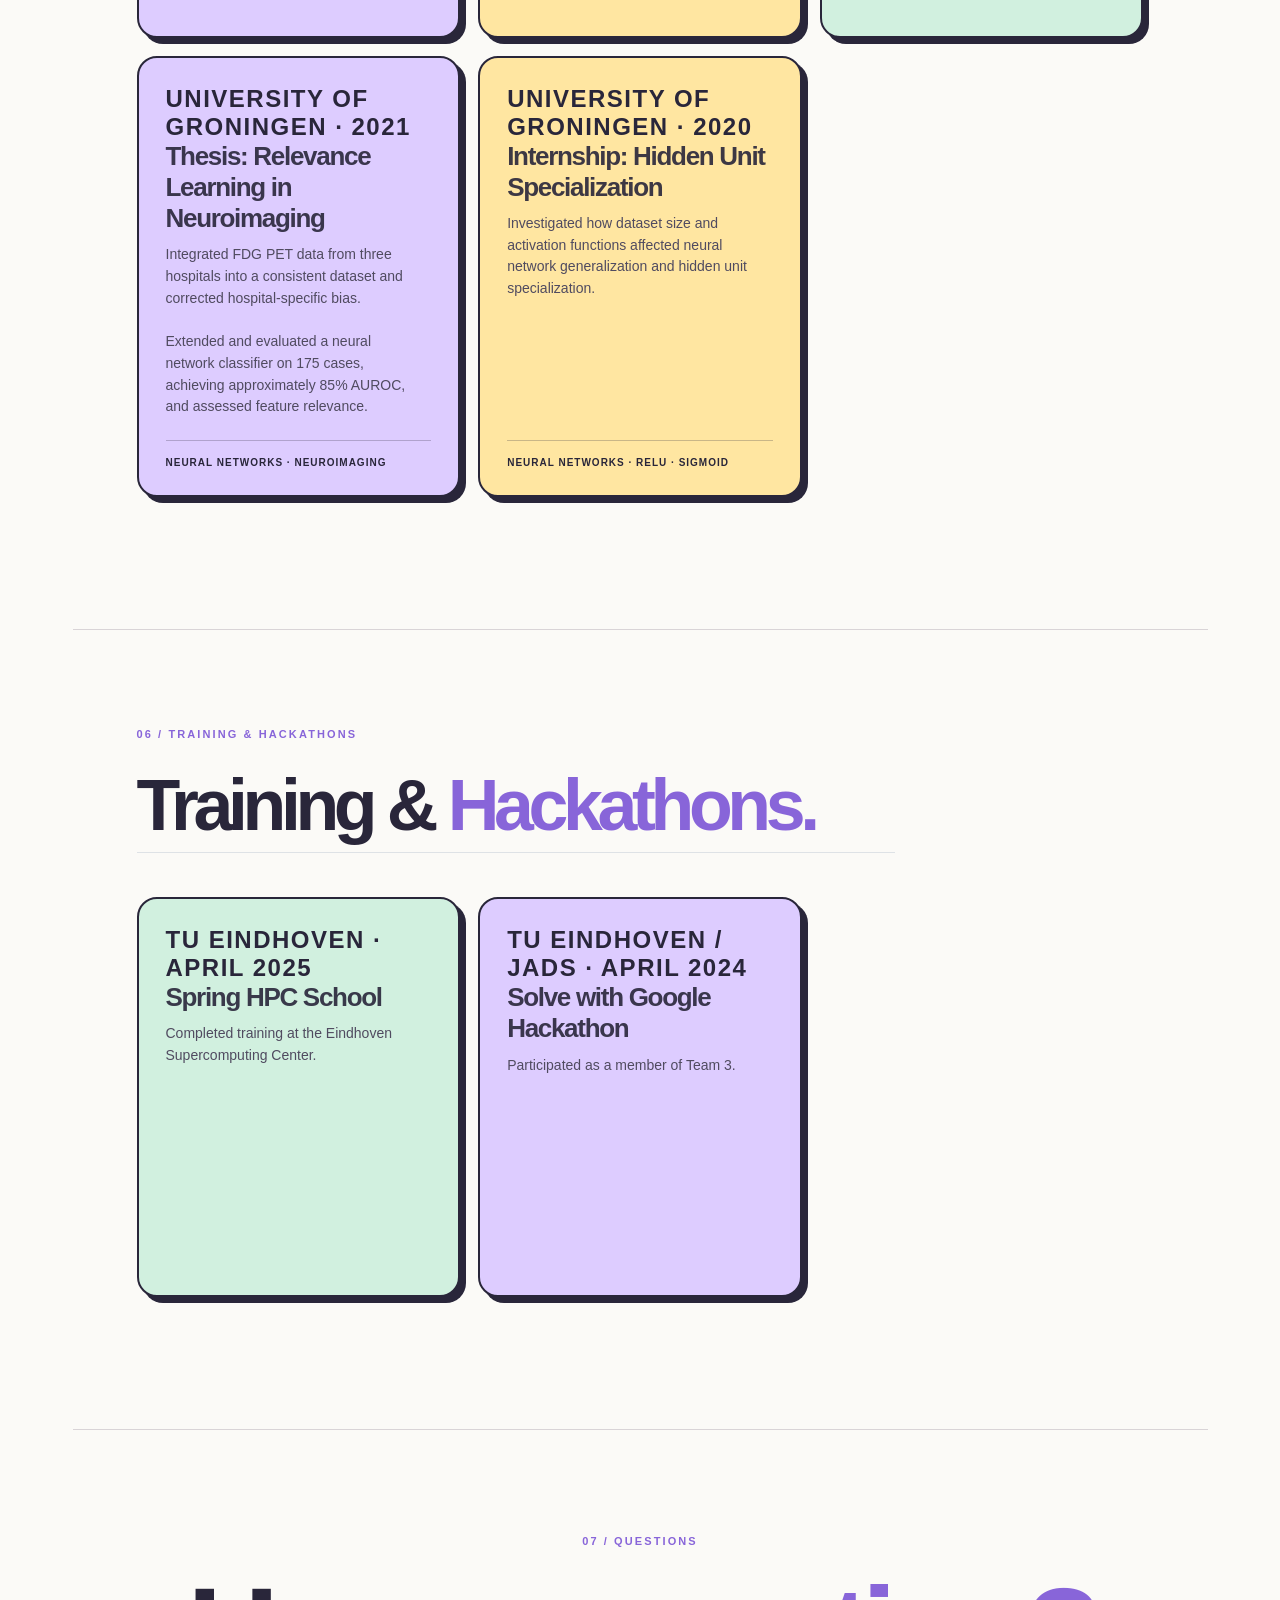
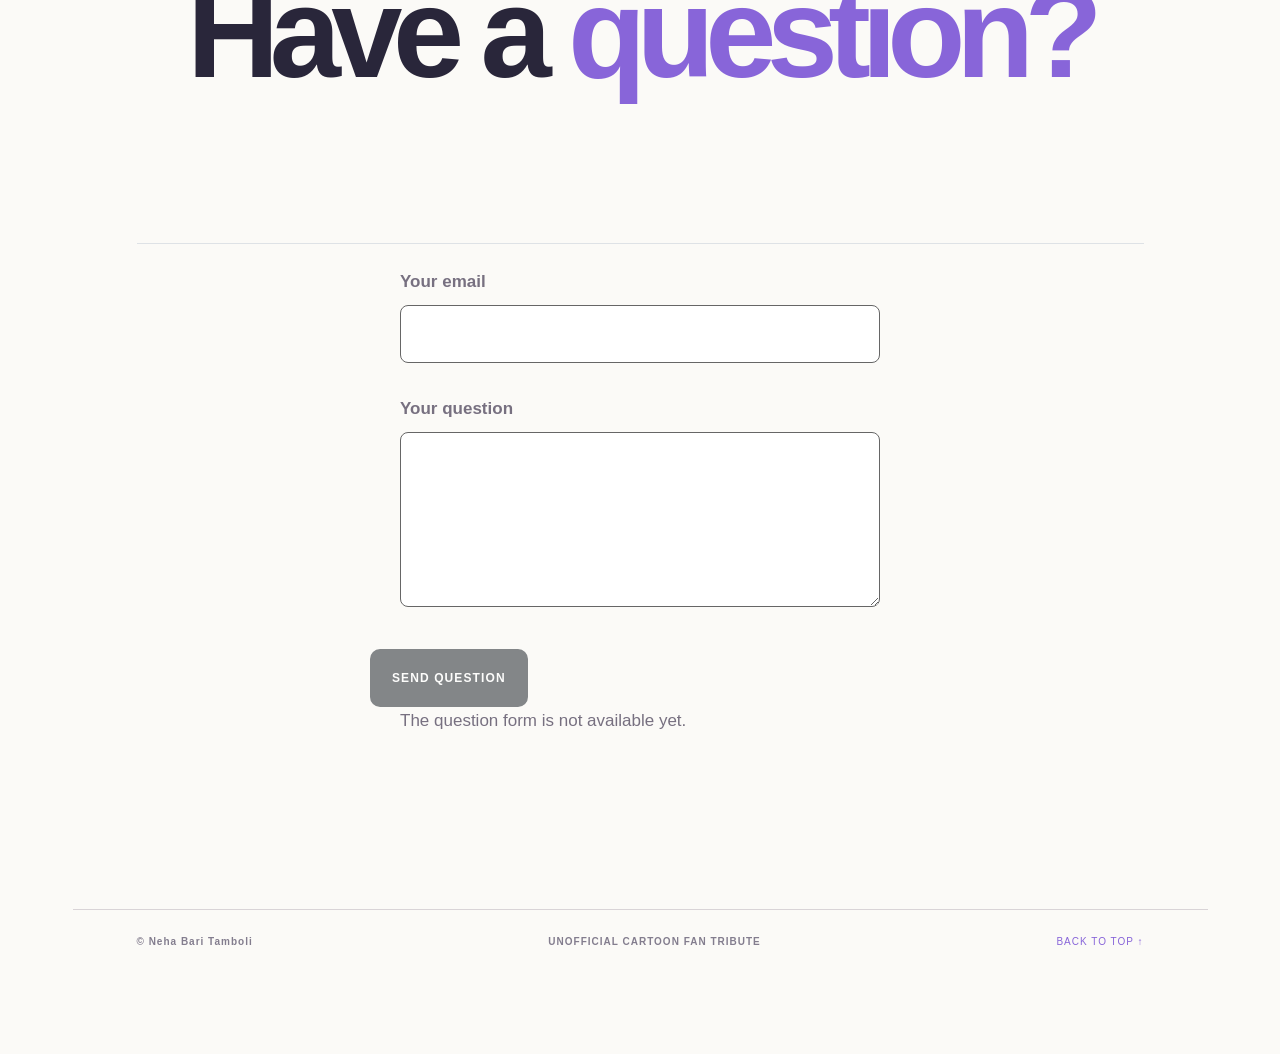
==== commit f39caa90: "Match portfolio sections to CV" ====
--- a/docs/index.html
+++ b/docs/index.html
@@ -71,10 +71,13 @@
 <!-- margin-sidebar -->
     
 <!-- main -->
-<main class="content column-page" id="quarto-document-content" tabindex="-1"><header id="title-block-header" class="quarto-title-block"><h1 class="title display-7">What’s up,<br><em>doc?</em></h1></header>
+<main class="content column-page" id="quarto-document-content" tabindex="-1"><header id="title-block-header" class="quarto-title-block"><h1 id="hero-title" class="title display-7">
+          What’s up,<br><em>doc?</em>
+          <span class="title-spark" aria-hidden="true">✴</span>
+        </h1></header>
 <div class="bunny-site">
   <header class="site-header">
-    <a class="site-logo" href="#top">
+    <a class="site-logo" href="#top" aria-label="Neha Bari home">
       Neha Bari<span class="logo-dot">.</span>
     </a>
 
@@ -86,7 +89,7 @@
   </header>
 
   <main id="top">
-    <section class="hero">
+    <section class="hero" aria-labelledby="hero-title">
       <div class="hero-copy">
         
 
@@ -96,7 +99,9 @@
         </p>
 
         <div class="hero-actions">
-          <a class="btn btn-dark" href="#experience">EXPLORE MY WORK ↘</a>
+          <a class="btn btn-dark" href="#experience">
+            EXPLORE MY WORK ↘
+          </a>
           <button id="rabbitTalk" class="btn btn-outline" type="button">
             SAY HI TO BUNNY ↗
           </button>
@@ -112,268 +117,334 @@
       </div>
     </section>
 
-    <section class="section-wrap" id="summary">
+    <section class="about-section section-wrap" id="summary">
       <div class="section-marker">01 / SUMMARY</div>
-      <h2 class="anchored">Summary</h2>
-      <p>
-        Data professional with experience developing data processing
-        pipelines using Python, SQL, PySpark, and Azure Databricks,
-        alongside machine learning modeling and validation through
-        industry projects with Enexis, Philips, and TU Eindhoven.
-      </p>
-      <p>
-        Motivated by building reliable, well-structured datasets that
-        support business decisions. Experienced in translating stakeholder
-        requirements into technical solutions, with previous experience
-        supporting batch operations for Morgan Stanley.
-      </p>
+
+      <div class="about-grid">
+        <h2 class="anchored">A little<br><span>about me.</span></h2>
+
+        <div class="about-text">
+          <p>
+            I’m Neha Bari Tamboli. My experience includes industry
+            projects with TU Eindhoven, Philips, and Enexis.
+          </p>
+          <p>
+            I work with Python, SQL, PySpark, Azure Databricks,
+            and Delta Lake, across data processing, forecasting,
+            and machine learning.
+          </p>
+          <p>
+            I enjoy translating stakeholder needs into technical
+            solutions and building reliable datasets that support
+            useful decisions.
+          </p>
+        </div>
+      </div>
     </section>
 
-    <section class="section-wrap" id="experience">
-      <div class="section-marker">02 / PROFESSIONAL EXPERIENCE</div>
-      <h2 class="anchored">Professional Experience</h2>
-
-      <article class="cv-entry">
-        <h3 class="anchored">EngD – Data Science: Restaurant Digitalization (AI Waiter)</h3>
-        <p class="cv-meta">TU Eindhoven · January 2025 – June 2026</p>
-        <ul>
-          <li>
-            Gathered requirements through interviews with stakeholders
-            from four restaurants and surveys of 65 customers, translating
-            findings into 35 prioritized requirements.
-          </li>
-          <li>
-            Developed a scheduled Azure Databricks workflow to validate
-            221 simulated customer sessions for missing, duplicate,
-            and invalid records.
-          </li>
-          <li>
-            Stored validated data in Delta Lake and prepared structured
-            datasets for order completion prediction.
-          </li>
-          <li>
-            Developed and A/B tested ordering interface variants,
-            using SQL to analyze order completion rates.
-          </li>
-          <li>
-            Developed Logistic Regression and XGBoost models,
+    <section class="explore-section section-wrap" id="experience">
+      <div class="section-head">
+        <div>
+          <div class="section-marker">
+            02 / PROFESSIONAL EXPERIENCE
+          </div>
+          <h2 class="anchored">Professional <em>Experience.</em></h2>
+        </div>
+      </div>
+
+      <div class="card-grid">
+        <article class="feature-card card-lilac">
+          <div class="card-top">
+            <span>TU EINDHOVEN · 2025–2026</span>
+          </div>
+          <h3 class="anchored">Restaurant Digitalization</h3>
+          <p>
+            Gathered input from four restaurants and 65 customers,
+            translating the findings into 35 prioritized requirements
+            for an AI ordering assistant.
+          </p>
+          <p>
+            Built a scheduled Databricks workflow to validate
+            221 simulated customer sessions and stored validated
+            data in Delta Lake.
+          </p>
+          <p>
+            Analyzed ordering interface variants with SQL and developed
+            Logistic Regression and XGBoost models for order completion,
             achieving approximately 0.79 ROC AUC.
-          </li>
-          <li>
-            Worked with data stewards on responsible handling of
-            customer and restaurant data.
-          </li>
-        </ul>
-      </article>
-
-      <article class="cv-entry">
-        <h3 class="anchored">
-          EngD – Data Science: Intelligent Case Dispatching in Digital Pathology
-        </h3>
-        <p class="cv-meta">Philips · 2024–2025</p>
-        <ul>
-          <li>
-            Managed the project in an Agile setup, coordinating with
-            Philips’ Pathology team from data assessment to stakeholder
-            recommendations.
-          </li>
-          <li>
-            Assessed database schemas and data models, documenting
-            six high-priority and five medium-priority data quality gaps.
-          </li>
-          <li>
-            Integrated open-source datasets into Philips’ data schema,
-            aligning case, pathologist, and tissue attributes with
-            consistent business definitions.
-          </li>
-          <li>
-            Explained data gaps and the attributes used by a model trained
-            on open-source data to nontechnical stakeholders.
-          </li>
-        </ul>
-      </article>
-
-      <article class="cv-entry">
-        <h3 class="anchored">EngD – Data Science: Infeed &amp; Grid Loss Forecasting</h3>
-        <p class="cv-meta">Enexis · 2024</p>
-        <ul>
-          <li>
-            Collaborated with a lead Data Scientist to understand
-            supplied datasets and clarify business requirements.
-          </li>
-          <li>
-            Developed PySpark workflows in Azure Databricks to extract,
-            transform, and prepare electricity load data for forecasting.
-            Achieved a runtime of 1 minute and 2 seconds in the
-            development environment.
-          </li>
-          <li>
-            Engineered lag, rolling average, and calendar features using
-            PySpark window functions and prepared Databricks feature tables.
-          </li>
-          <li>
-            Used chronological training for a GRU model,
+          </p>
+          <span class="card-bottom">
+            PYTHON · SQL · DATABRICKS · DELTA LAKE
+          </span>
+        </article>
+
+        <article class="feature-card card-mint">
+          <div class="card-top">
+            <span>PHILIPS · 2024–2025</span>
+          </div>
+          <h3 class="anchored">Digital Pathology</h3>
+          <p>
+            Managed an Agile project exploring intelligent assignment
+            of pathology cases, working with Philips’ Pathology team.
+          </p>
+          <p>
+            Assessed database schemas and documented six high-priority
+            and five medium-priority data quality gaps.
+          </p>
+          <p>
+            Aligned open-source data with Philips’ schema and explained
+            the implications of data gaps to nontechnical stakeholders.
+          </p>
+          <span class="card-bottom">
+            DATA QUALITY · DATA MODELING · AGILE
+          </span>
+        </article>
+
+        <article class="feature-card card-yellow">
+          <div class="card-top">
+            <span>ENEXIS · 2024</span>
+          </div>
+          <h3 class="anchored">Electricity Forecasting</h3>
+          <p>
+            Developed PySpark workflows in Azure Databricks to prepare
+            electricity load records for forecasting.
+          </p>
+          <p>
+            Created lag, rolling average, and calendar features.
+            The processing workflow ran in 1 minute and 2 seconds
+            in the development environment.
+          </p>
+          <p>
+            Used chronological training for a GRU forecasting model,
             achieving 7.63% MAPE.
-          </li>
-        </ul>
-      </article>
-
-      <article class="cv-entry">
-        <h3 class="anchored">EngD – Data Science: AFib Detection on ECG</h3>
-        <p class="cv-meta">Inno4Health · 2024</p>
-        <ul>
-          <li>
-            Processed single-lead ECG recordings into 30-second windows
-            and extracted time-domain features, identifying 21 features
-            relevant to AFib detection.
-          </li>
-          <li>
-            Worked in a five-person Agile team and discussed findings
+          </p>
+          <span class="card-bottom">
+            PYSPARK · DATABRICKS · GRU
+          </span>
+        </article>
+
+        <article class="feature-card card-mint">
+          <div class="card-top">
+            <span>INNO4HEALTH · 2024</span>
+          </div>
+          <h3 class="anchored">AFib Detection on ECG</h3>
+          <p>
+            Processed ECG recordings into 30-second windows and
+            identified 21 features relevant to AFib detection.
+          </p>
+          <p>
+            Worked in a five-person Agile team, sharing findings
             with stakeholders during weekly reviews.
-          </li>
-        </ul>
-      </article>
-
-      <article class="cv-entry">
-        <h3 class="anchored">EngD – Data Science</h3>
-        <p class="cv-meta">KNSB, Alliander &amp; Omron · 2024</p>
-        <ul>
-          <li>
-            <strong>Omron:</strong> Analyzed 42 stitching-machine sensor
-            signals to identify equipment fault indicators for
-            predictive maintenance.
-          </li>
-          <li>
-            <strong>Alliander:</strong> Clustered 30,000 customer records
-            into eight load-profile segments to estimate power
-            requirements for new customers.
-          </li>
-          <li>
-            <strong>KNSB:</strong> Led a team analyzing over 500,000 skating
-            records, segmenting athletes by age and venue to compare
-            engagement.
-          </li>
-        </ul>
-      </article>
-
-      <article class="cv-entry">
-        <h3 class="anchored">Software Developer</h3>
-        <p class="cv-meta">
-          Tata Consultancy Services · Client: Morgan Stanley ·
-          March 2016 – July 2018
-        </p>
-        <ul>
-          <li>
-            Supported production batch job migrations across regions,
-            monitored execution against SLA windows, and reported
+          </p>
+          <span class="card-bottom">
+            ECG ANALYSIS · FEATURE EXTRACTION
+          </span>
+        </article>
+
+        <article class="feature-card card-yellow">
+          <div class="card-top">
+            <span>KNSB · ALLIANDER · OMRON · 2024</span>
+          </div>
+          <h3 class="anchored">Industry Collaborations</h3>
+          <p>
+            <strong>Omron:</strong> Analyzed 42 machine sensor
+            signals for equipment fault indicators.
+          </p>
+          <p>
+            <strong>Alliander:</strong> Grouped 30,000 customer
+            records into eight load-profile segments.
+          </p>
+          <p>
+            <strong>KNSB:</strong> Led a team analyzing over
+            500,000 skating records to compare engagement.
+          </p>
+          <span class="card-bottom">
+            DATA ANALYSIS · CLUSTERING · TEAM LEADERSHIP
+          </span>
+        </article>
+
+        <article class="feature-card card-lilac">
+          <div class="card-top">
+            <span>TATA CONSULTANCY SERVICES · 2016–2018</span>
+          </div>
+          <h3 class="anchored">Software Developer</h3>
+          <p>
+            For client Morgan Stanley, supported production batch
+            job migrations across regions.
+          </p>
+          <p>
+            Monitored execution against SLA windows and reported
             failed or delayed runs.
-          </li>
-        </ul>
-      </article>
+          </p>
+          <span class="card-bottom">
+            BATCH OPERATIONS · PRODUCTION SUPPORT
+          </span>
+        </article>
+      </div>
     </section>
 
-    <section class="section-wrap" id="skills">
-      <div class="section-marker">03 / SKILLS</div>
-      <h2 class="anchored">Skills</h2>
-
-      <dl class="cv-skills">
-        <dt>Programming</dt>
-        <dd>Python, SQL, PySpark</dd>
-
-        <dt>Data Engineering</dt>
-        <dd>
-          Azure Databricks, Delta Lake, ETL Pipelines,
-          Data Transformation, Azure DevOps, GitHub, CI/CD,
-          Data Modeling, Model Monitoring, Agile/Scrum
-        </dd>
-
-        <dt>AI &amp; Machine Learning</dt>
-        <dd>XGBoost, GRU, LSTM</dd>
-      </dl>
+    <section class="explore-section section-wrap" id="skills">
+      <div class="section-head">
+        <div>
+          <div class="section-marker">03 / SKILLS</div>
+          <h2 class="anchored">My <em>skills.</em></h2>
+        </div>
+      </div>
+
+      <div class="card-grid">
+        <article class="feature-card card-lilac">
+          <div class="card-top"><span>01</span></div>
+          <h3 class="anchored">Programming</h3>
+          <p>Python</p>
+          <p>SQL</p>
+          <p>PySpark</p>
+        </article>
+
+        <article class="feature-card card-yellow">
+          <div class="card-top"><span>02</span></div>
+          <h3 class="anchored">Data Engineering</h3>
+          <p>
+            Azure Databricks, Delta Lake, ETL pipelines,
+            data transformation, and data modeling.
+          </p>
+          <p>
+            Azure DevOps, GitHub, CI/CD, and model monitoring.
+          </p>
+        </article>
+
+        <article class="feature-card card-mint">
+          <div class="card-top"><span>03</span></div>
+          <h3 class="anchored">AI &amp; Machine Learning</h3>
+          <p>XGBoost · GRU · LSTM</p>
+          <span class="card-bottom">
+            COLLABORATION · AGILE / SCRUM
+          </span>
+        </article>
+      </div>
     </section>
 
-    <section class="section-wrap" id="languages">
+    <section class="about-section section-wrap" id="languages">
       <div class="section-marker">04 / LANGUAGES</div>
-      <h2 class="anchored">Languages</h2>
-      <ul>
-        <li>English</li>
-        <li>Hindi</li>
-        <li>Marathi</li>
-        <li>Dutch — A1/A2</li>
-      </ul>
+
+      <div class="about-grid">
+        <h2 class="anchored">Languages</h2>
+        <div class="about-text">
+          <p>English · Hindi · Marathi</p>
+          <p>Dutch — A1/A2</p>
+        </div>
+      </div>
     </section>
 
-    <section class="section-wrap" id="education">
-      <div class="section-marker">05 / EDUCATION</div>
-      <h2 class="anchored">Education</h2>
-
-      <article class="cv-entry">
-        <h3 class="anchored">EngD Data Science (Contract)</h3>
-        <p>Eindhoven University of Technology · 2024–2026</p>
-      </article>
-
-      <article class="cv-entry">
-        <h3 class="anchored">M.Sc. Computing Science</h3>
-        <p>Rijksuniversiteit Groningen · 2018–2021</p>
-      </article>
-
-      <article class="cv-entry">
-        <h3 class="anchored">B.E. Computer Engineering</h3>
-        <p>Savitribai Phule Pune University · 2011–2015</p>
-      </article>
-
-      <article class="cv-entry">
-        <h3 class="anchored">M.Sc. Thesis: Relevance Learning in Neuroimaging</h3>
-        <p class="cv-meta">Rijksuniversiteit Groningen · 2021</p>
-        <ul>
-          <li>
-            Integrated multicenter FDG PET data from three hospitals
-            into a consistent dataset and corrected hospital-specific bias.
-          </li>
-          <li>
-            Extended and evaluated a neural network classifier on
-            175 cases, achieving approximately 85% AUROC,
+    <section class="explore-section section-wrap" id="education">
+      <div class="section-head">
+        <div>
+          <div class="section-marker">05 / EDUCATION</div>
+          <h2 class="anchored">My <em>education.</em></h2>
+        </div>
+      </div>
+
+      <div class="card-grid">
+        <article class="feature-card card-lilac">
+          <div class="card-top">
+            <span>TU EINDHOVEN · 2024–2026</span>
+          </div>
+          <h3 class="anchored">EngD Data Science</h3>
+          <p>
+            Industry-focused data science program (contract),
+            combining research and practical challenges.
+          </p>
+        </article>
+
+        <article class="feature-card card-yellow">
+          <div class="card-top">
+            <span>UNIVERSITY OF GRONINGEN · 2018–2021</span>
+          </div>
+          <h3 class="anchored">M.Sc. Computing Science</h3>
+          <p>
+            Research in neural networks and neuroimaging.
+          </p>
+        </article>
+
+        <article class="feature-card card-mint">
+          <div class="card-top">
+            <span>SAVITRIBAI PHULE PUNE UNIVERSITY · 2011–2015</span>
+          </div>
+          <h3 class="anchored">B.E. Computer Engineering</h3>
+          <p>
+            Bachelor’s degree in Computer Engineering.
+          </p>
+        </article>
+
+        <article class="feature-card card-lilac">
+          <div class="card-top">
+            <span>UNIVERSITY OF GRONINGEN · 2021</span>
+          </div>
+          <h3 class="anchored">Thesis: Relevance Learning in Neuroimaging</h3>
+          <p>
+            Integrated FDG PET data from three hospitals into
+            a consistent dataset and corrected hospital-specific bias.
+          </p>
+          <p>
+            Extended and evaluated a neural network classifier
+            on 175 cases, achieving approximately 85% AUROC,
             and assessed feature relevance.
-          </li>
-        </ul>
-      </article>
-
-      <article class="cv-entry">
-        <h3 class="anchored">M.Sc. Internship: Hidden Unit Specialization in Neural Networks</h3>
-        <p class="cv-meta">Rijksuniversiteit Groningen · 2020</p>
-        <ul>
-          <li>
+          </p>
+          <span class="card-bottom">
+            NEURAL NETWORKS · NEUROIMAGING
+          </span>
+        </article>
+
+        <article class="feature-card card-yellow">
+          <div class="card-top">
+            <span>UNIVERSITY OF GRONINGEN · 2020</span>
+          </div>
+          <h3 class="anchored">Internship: Hidden Unit Specialization</h3>
+          <p>
             Investigated how dataset size and activation functions
-            (ReLU versus Sigmoid) affected generalization and
-            hidden unit specialization.
-          </li>
-        </ul>
-      </article>
+            affected neural network generalization and hidden
+            unit specialization.
+          </p>
+          <span class="card-bottom">
+            NEURAL NETWORKS · RELU · SIGMOID
+          </span>
+        </article>
+      </div>
     </section>
 
-    <section class="section-wrap" id="training">
-      <div class="section-marker">06 / TRAINING &amp; HACKATHONS</div>
-      <h2 class="anchored">Training &amp; Hackathons</h2>
-
-      <article class="cv-entry">
-        <h3 class="anchored">Spring HPC School 2025</h3>
-        <p class="cv-meta">
-          Eindhoven Supercomputing Center · TU Eindhoven · April 2025
-        </p>
-        <p>Completed the Spring HPC School training program.</p>
-      </article>
-
-      <article class="cv-entry">
-        <h3 class="anchored">Solve with Google Hackathon</h3>
-        <p class="cv-meta">
-          Participant · Team 3 · TU Eindhoven / JADS · April 2024
-        </p>
-      </article>
+    <section class="explore-section section-wrap" id="training">
+      <div class="section-head">
+        <div>
+          <div class="section-marker">
+            06 / TRAINING &amp; HACKATHONS
+          </div>
+          <h2 class="anchored">Training &amp; <em>Hackathons.</em></h2>
+        </div>
+      </div>
+
+      <div class="card-grid">
+        <article class="feature-card card-mint">
+          <div class="card-top">
+            <span>TU EINDHOVEN · APRIL 2025</span>
+          </div>
+          <h3 class="anchored">Spring HPC School</h3>
+          <p>
+            Completed training at the Eindhoven Supercomputing Center.
+          </p>
+        </article>
+
+        <article class="feature-card card-lilac">
+          <div class="card-top">
+            <span>TU EINDHOVEN / JADS · APRIL 2024</span>
+          </div>
+          <h3 class="anchored">Solve with Google Hackathon</h3>
+          <p>Participated as a member of Team 3.</p>
+        </article>
+      </div>
     </section>
 
-    <section class="section-wrap" id="questions">
+    <section class="closing-section section-wrap" id="questions">
       <div class="section-marker">07 / QUESTIONS</div>
-      <h2 class="anchored">Have a question?</h2>
+      <h2 class="anchored">Have a <em>question?</em></h2>
 
       <!-- Connect a form service before enabling submissions. -->
       <form id="question-form" aria-describedby="form-status">
@@ -391,7 +462,7 @@
           SEND QUESTION
         </button>
 
-        <p id="form-status">
+        <p id="form-status" class="small-note">
           The question form is not available yet.
         </p>
       </form>
@@ -406,42 +477,10 @@
 </div>
 
 <style>
-  .cv-entry {
-    margin: 28px 0;
-    padding-bottom: 24px;
-    border-bottom: 1px solid rgba(0, 0, 0, 0.15);
-  }
-
-  .cv-entry h3 {
-    margin-bottom: 8px;
-  }
-
-  .cv-meta {
-    font-size: 0.95rem;
-  }
-
-  .section-wrap p,
-  .section-wrap li,
-  .section-wrap dd {
-    line-height: 1.7;
-  }
-
-  .section-wrap li {
-    margin-bottom: 10px;
-  }
-
-  .cv-skills dt {
-    margin-top: 20px;
-    font-weight: 700;
-  }
-
-  .cv-skills dd {
-    margin: 6px 0 0;
-  }
-
   #question-form {
     max-width: 540px;
-    margin-top: 24px;
+    margin: 24px auto 0;
+    text-align: left;
   }
 
   #question-form label {
@@ -478,6 +517,7 @@
   (() => {
     const button = document.getElementById("rabbitTalk");
     const bubble = document.getElementById("speech");
+
     const messages = [
       "Eh… what’s up, doc?",
       "One carrot at a time!",
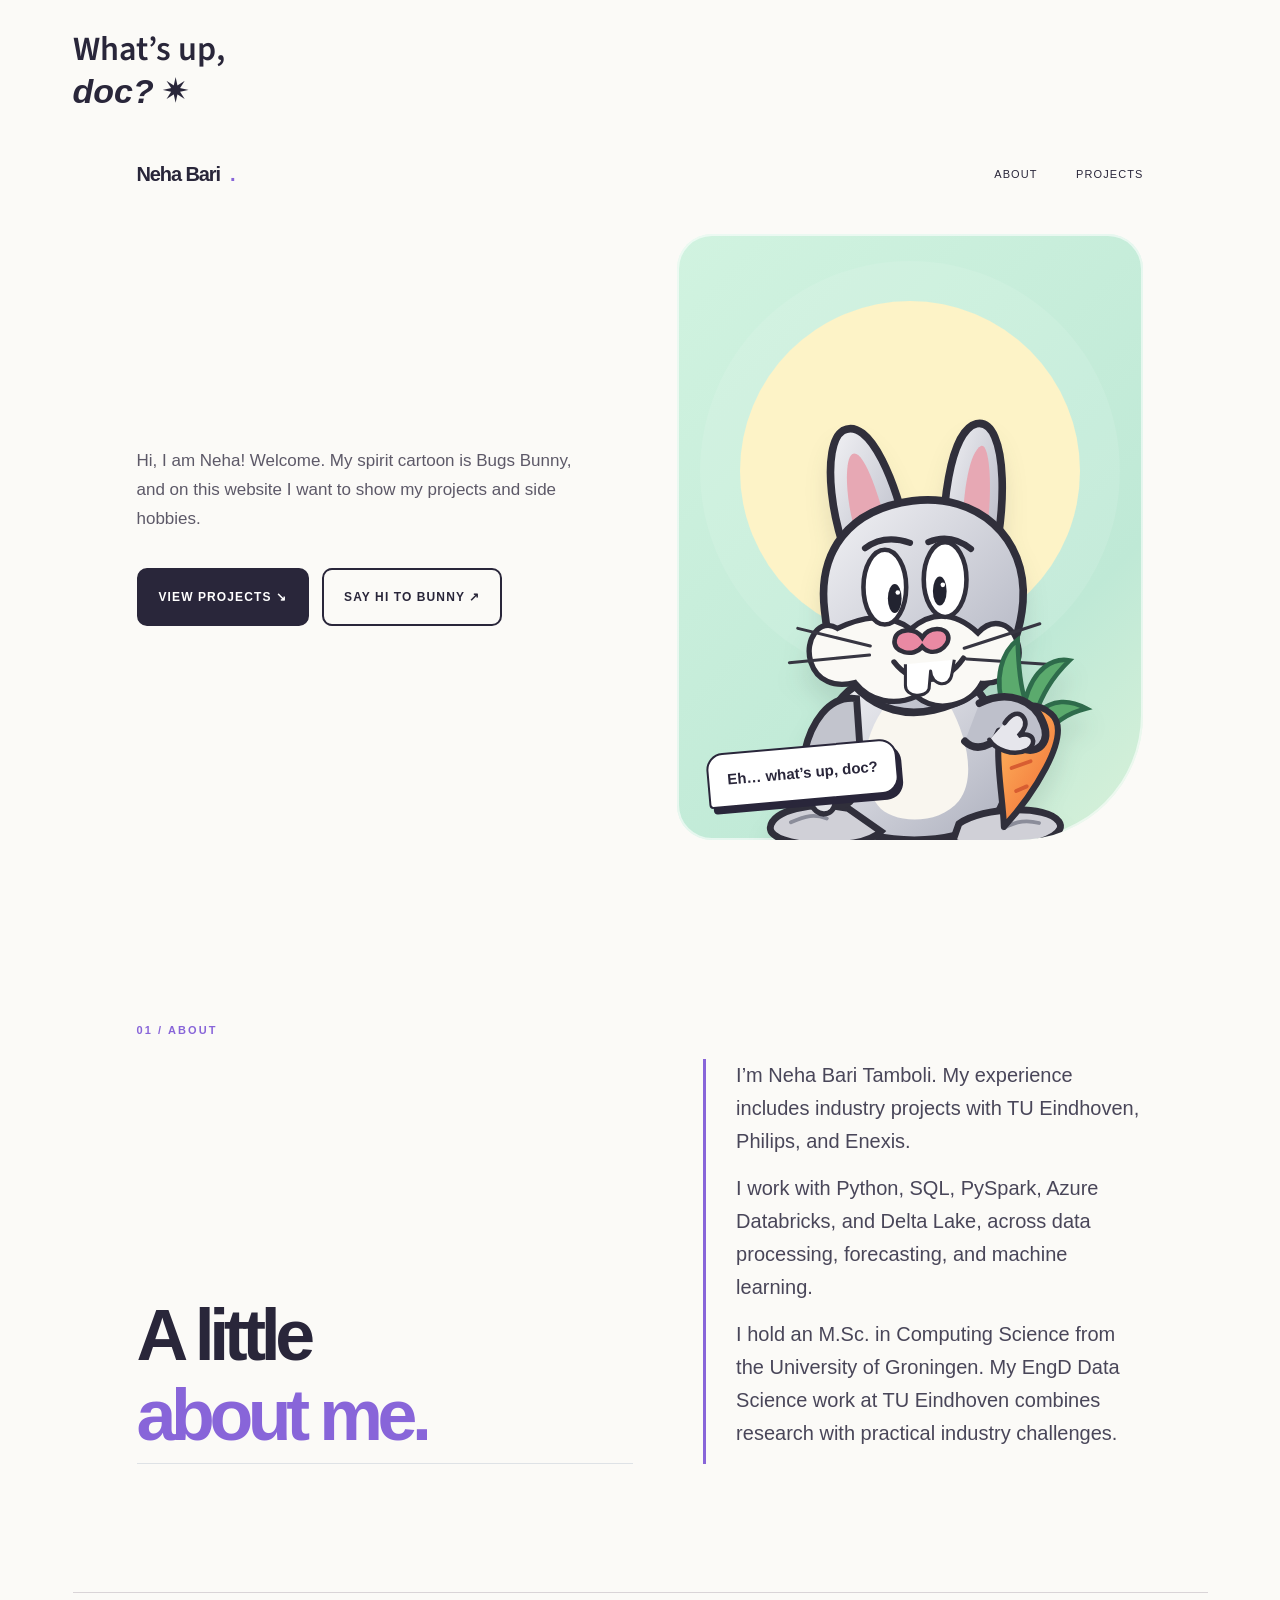
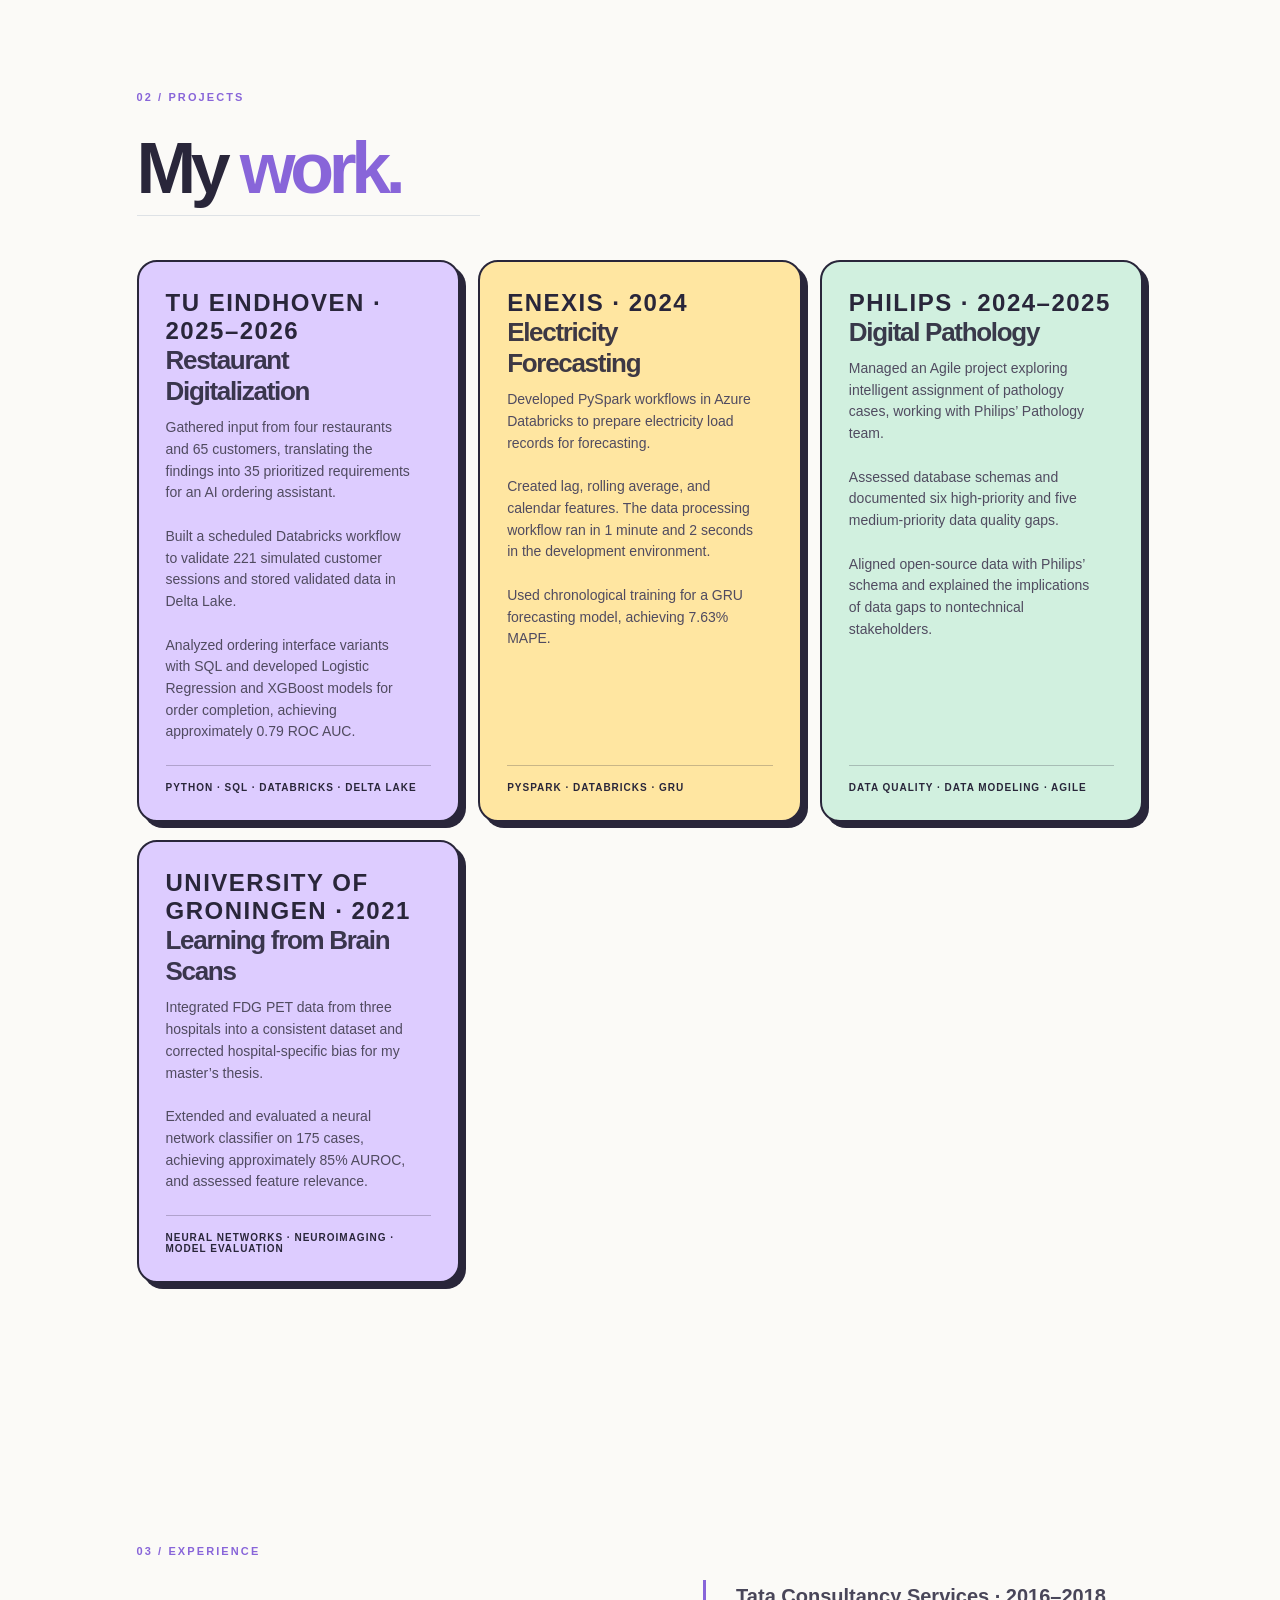
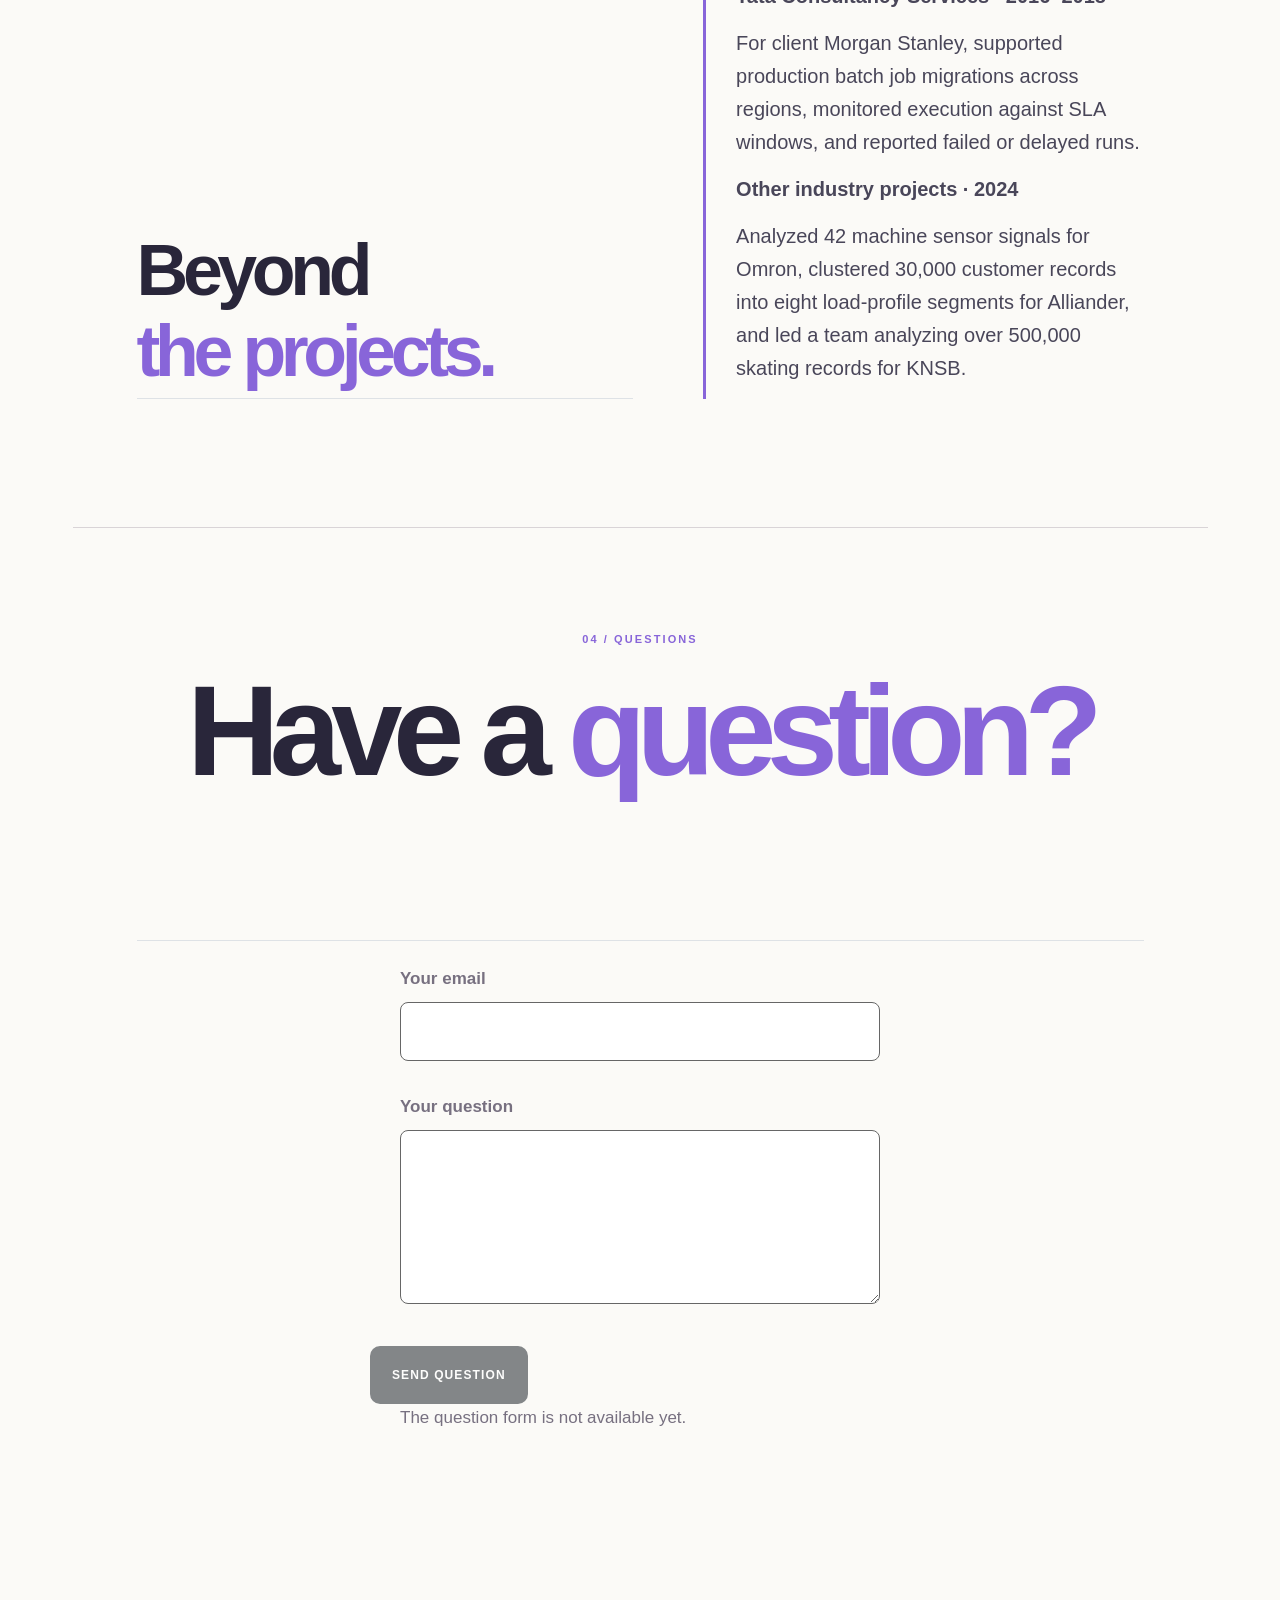
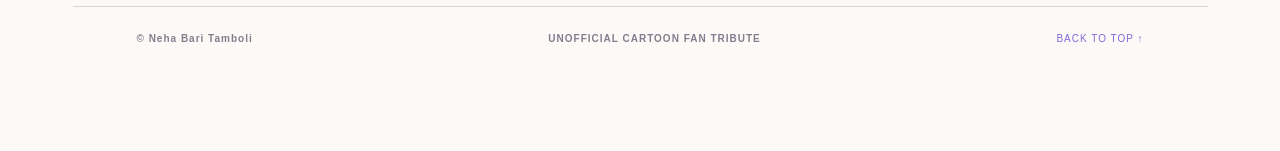
==== commit e277e2dc: "Match portfolio sections to CV" ====
--- a/docs/index.html
+++ b/docs/index.html
@@ -82,9 +82,8 @@
     </a>
 
     <nav class="site-nav" aria-label="Main navigation">
-      <a href="#summary">SUMMARY</a>
-      <a href="#experience">EXPERIENCE</a>
-      <a href="#education">EDUCATION</a>
+      <a href="#about">ABOUT</a>
+      <a href="#projects">PROJECTS</a>
     </nav>
   </header>
 
@@ -99,9 +98,7 @@
         </p>
 
         <div class="hero-actions">
-          <a class="btn btn-dark" href="#experience">
-            EXPLORE MY WORK ↘
-          </a>
+          <a class="btn btn-dark" href="#projects">VIEW PROJECTS ↘</a>
           <button id="rabbitTalk" class="btn btn-outline" type="button">
             SAY HI TO BUNNY ↗
           </button>
@@ -117,8 +114,8 @@
       </div>
     </section>
 
-    <section class="about-section section-wrap" id="summary">
-      <div class="section-marker">01 / SUMMARY</div>
+    <section class="about-section section-wrap" id="about">
+      <div class="section-marker">01 / ABOUT</div>
 
       <div class="about-grid">
         <h2 class="anchored">A little<br><span>about me.</span></h2>
@@ -134,21 +131,19 @@
             and machine learning.
           </p>
           <p>
-            I enjoy translating stakeholder needs into technical
-            solutions and building reliable datasets that support
-            useful decisions.
+            I hold an M.Sc. in Computing Science from the University
+            of Groningen. My EngD Data Science work at TU Eindhoven
+            combines research with practical industry challenges.
           </p>
         </div>
       </div>
     </section>
 
-    <section class="explore-section section-wrap" id="experience">
+    <section class="explore-section section-wrap" id="projects">
       <div class="section-head">
         <div>
-          <div class="section-marker">
-            02 / PROFESSIONAL EXPERIENCE
-          </div>
-          <h2 class="anchored">Professional <em>Experience.</em></h2>
+          <div class="section-marker">02 / PROJECTS</div>
+          <h2 class="anchored">My <em>work.</em></h2>
         </div>
       </div>
 
@@ -178,6 +173,29 @@
           </span>
         </article>
 
+        <article class="feature-card card-yellow">
+          <div class="card-top">
+            <span>ENEXIS · 2024</span>
+          </div>
+          <h3 class="anchored">Electricity Forecasting</h3>
+          <p>
+            Developed PySpark workflows in Azure Databricks to prepare
+            electricity load records for forecasting.
+          </p>
+          <p>
+            Created lag, rolling average, and calendar features.
+            The data processing workflow ran in 1 minute and 2 seconds
+            in the development environment.
+          </p>
+          <p>
+            Used chronological training for a GRU forecasting model,
+            achieving 7.63% MAPE.
+          </p>
+          <span class="card-bottom">
+            PYSPARK · DATABRICKS · GRU
+          </span>
+        </article>
+
         <article class="feature-card card-mint">
           <div class="card-top">
             <span>PHILIPS · 2024–2025</span>
@@ -200,250 +218,57 @@
           </span>
         </article>
 
-        <article class="feature-card card-yellow">
-          <div class="card-top">
-            <span>ENEXIS · 2024</span>
-          </div>
-          <h3 class="anchored">Electricity Forecasting</h3>
-          <p>
-            Developed PySpark workflows in Azure Databricks to prepare
-            electricity load records for forecasting.
-          </p>
-          <p>
-            Created lag, rolling average, and calendar features.
-            The processing workflow ran in 1 minute and 2 seconds
-            in the development environment.
-          </p>
-          <p>
-            Used chronological training for a GRU forecasting model,
-            achieving 7.63% MAPE.
-          </p>
-          <span class="card-bottom">
-            PYSPARK · DATABRICKS · GRU
-          </span>
-        </article>
-
-        <article class="feature-card card-mint">
-          <div class="card-top">
-            <span>INNO4HEALTH · 2024</span>
-          </div>
-          <h3 class="anchored">AFib Detection on ECG</h3>
-          <p>
-            Processed ECG recordings into 30-second windows and
-            identified 21 features relevant to AFib detection.
-          </p>
-          <p>
-            Worked in a five-person Agile team, sharing findings
-            with stakeholders during weekly reviews.
-          </p>
-          <span class="card-bottom">
-            ECG ANALYSIS · FEATURE EXTRACTION
-          </span>
-        </article>
-
-        <article class="feature-card card-yellow">
-          <div class="card-top">
-            <span>KNSB · ALLIANDER · OMRON · 2024</span>
-          </div>
-          <h3 class="anchored">Industry Collaborations</h3>
-          <p>
-            <strong>Omron:</strong> Analyzed 42 machine sensor
-            signals for equipment fault indicators.
-          </p>
-          <p>
-            <strong>Alliander:</strong> Grouped 30,000 customer
-            records into eight load-profile segments.
-          </p>
-          <p>
-            <strong>KNSB:</strong> Led a team analyzing over
-            500,000 skating records to compare engagement.
-          </p>
-          <span class="card-bottom">
-            DATA ANALYSIS · CLUSTERING · TEAM LEADERSHIP
-          </span>
-        </article>
-
         <article class="feature-card card-lilac">
           <div class="card-top">
-            <span>TATA CONSULTANCY SERVICES · 2016–2018</span>
+            <span>UNIVERSITY OF GRONINGEN · 2021</span>
           </div>
-          <h3 class="anchored">Software Developer</h3>
-          <p>
-            For client Morgan Stanley, supported production batch
-            job migrations across regions.
-          </p>
-          <p>
-            Monitored execution against SLA windows and reported
-            failed or delayed runs.
+          <h3 class="anchored">Learning from Brain Scans</h3>
+          <p>
+            Integrated FDG PET data from three hospitals into a consistent
+            dataset and corrected hospital-specific bias for my
+            master’s thesis.
+          </p>
+          <p>
+            Extended and evaluated a neural network classifier on
+            175 cases, achieving approximately 85% AUROC,
+            and assessed feature relevance.
           </p>
           <span class="card-bottom">
-            BATCH OPERATIONS · PRODUCTION SUPPORT
+            NEURAL NETWORKS · NEUROIMAGING · MODEL EVALUATION
           </span>
         </article>
       </div>
     </section>
 
-    <section class="explore-section section-wrap" id="skills">
-      <div class="section-head">
-        <div>
-          <div class="section-marker">03 / SKILLS</div>
-          <h2 class="anchored">My <em>skills.</em></h2>
-        </div>
-      </div>
-
-      <div class="card-grid">
-        <article class="feature-card card-lilac">
-          <div class="card-top"><span>01</span></div>
-          <h3 class="anchored">Programming</h3>
-          <p>Python</p>
-          <p>SQL</p>
-          <p>PySpark</p>
-        </article>
-
-        <article class="feature-card card-yellow">
-          <div class="card-top"><span>02</span></div>
-          <h3 class="anchored">Data Engineering</h3>
-          <p>
-            Azure Databricks, Delta Lake, ETL pipelines,
-            data transformation, and data modeling.
-          </p>
-          <p>
-            Azure DevOps, GitHub, CI/CD, and model monitoring.
-          </p>
-        </article>
-
-        <article class="feature-card card-mint">
-          <div class="card-top"><span>03</span></div>
-          <h3 class="anchored">AI &amp; Machine Learning</h3>
-          <p>XGBoost · GRU · LSTM</p>
-          <span class="card-bottom">
-            COLLABORATION · AGILE / SCRUM
-          </span>
-        </article>
-      </div>
-    </section>
-
-    <section class="about-section section-wrap" id="languages">
-      <div class="section-marker">04 / LANGUAGES</div>
+    <section class="about-section section-wrap" id="experience">
+      <div class="section-marker">03 / EXPERIENCE</div>
 
       <div class="about-grid">
-        <h2 class="anchored">Languages</h2>
+        <h2 class="anchored">Beyond<br><span>the projects.</span></h2>
+
         <div class="about-text">
-          <p>English · Hindi · Marathi</p>
-          <p>Dutch — A1/A2</p>
+          <p>
+            <strong>Tata Consultancy Services · 2016–2018</strong>
+          </p>
+          <p>
+            For client Morgan Stanley, supported production batch job
+            migrations across regions, monitored execution against SLA
+            windows, and reported failed or delayed runs.
+          </p>
+
+          <p><strong>Other industry projects · 2024</strong></p>
+          <p>
+            Analyzed 42 machine sensor signals for Omron, clustered
+            30,000 customer records into eight load-profile segments
+            for Alliander, and led a team analyzing over 500,000
+            skating records for KNSB.
+          </p>
         </div>
       </div>
     </section>
 
-    <section class="explore-section section-wrap" id="education">
-      <div class="section-head">
-        <div>
-          <div class="section-marker">05 / EDUCATION</div>
-          <h2 class="anchored">My <em>education.</em></h2>
-        </div>
-      </div>
-
-      <div class="card-grid">
-        <article class="feature-card card-lilac">
-          <div class="card-top">
-            <span>TU EINDHOVEN · 2024–2026</span>
-          </div>
-          <h3 class="anchored">EngD Data Science</h3>
-          <p>
-            Industry-focused data science program (contract),
-            combining research and practical challenges.
-          </p>
-        </article>
-
-        <article class="feature-card card-yellow">
-          <div class="card-top">
-            <span>UNIVERSITY OF GRONINGEN · 2018–2021</span>
-          </div>
-          <h3 class="anchored">M.Sc. Computing Science</h3>
-          <p>
-            Research in neural networks and neuroimaging.
-          </p>
-        </article>
-
-        <article class="feature-card card-mint">
-          <div class="card-top">
-            <span>SAVITRIBAI PHULE PUNE UNIVERSITY · 2011–2015</span>
-          </div>
-          <h3 class="anchored">B.E. Computer Engineering</h3>
-          <p>
-            Bachelor’s degree in Computer Engineering.
-          </p>
-        </article>
-
-        <article class="feature-card card-lilac">
-          <div class="card-top">
-            <span>UNIVERSITY OF GRONINGEN · 2021</span>
-          </div>
-          <h3 class="anchored">Thesis: Relevance Learning in Neuroimaging</h3>
-          <p>
-            Integrated FDG PET data from three hospitals into
-            a consistent dataset and corrected hospital-specific bias.
-          </p>
-          <p>
-            Extended and evaluated a neural network classifier
-            on 175 cases, achieving approximately 85% AUROC,
-            and assessed feature relevance.
-          </p>
-          <span class="card-bottom">
-            NEURAL NETWORKS · NEUROIMAGING
-          </span>
-        </article>
-
-        <article class="feature-card card-yellow">
-          <div class="card-top">
-            <span>UNIVERSITY OF GRONINGEN · 2020</span>
-          </div>
-          <h3 class="anchored">Internship: Hidden Unit Specialization</h3>
-          <p>
-            Investigated how dataset size and activation functions
-            affected neural network generalization and hidden
-            unit specialization.
-          </p>
-          <span class="card-bottom">
-            NEURAL NETWORKS · RELU · SIGMOID
-          </span>
-        </article>
-      </div>
-    </section>
-
-    <section class="explore-section section-wrap" id="training">
-      <div class="section-head">
-        <div>
-          <div class="section-marker">
-            06 / TRAINING &amp; HACKATHONS
-          </div>
-          <h2 class="anchored">Training &amp; <em>Hackathons.</em></h2>
-        </div>
-      </div>
-
-      <div class="card-grid">
-        <article class="feature-card card-mint">
-          <div class="card-top">
-            <span>TU EINDHOVEN · APRIL 2025</span>
-          </div>
-          <h3 class="anchored">Spring HPC School</h3>
-          <p>
-            Completed training at the Eindhoven Supercomputing Center.
-          </p>
-        </article>
-
-        <article class="feature-card card-lilac">
-          <div class="card-top">
-            <span>TU EINDHOVEN / JADS · APRIL 2024</span>
-          </div>
-          <h3 class="anchored">Solve with Google Hackathon</h3>
-          <p>Participated as a member of Team 3.</p>
-        </article>
-      </div>
-    </section>
-
     <section class="closing-section section-wrap" id="questions">
-      <div class="section-marker">07 / QUESTIONS</div>
+      <div class="section-marker">04 / QUESTIONS</div>
       <h2 class="anchored">Have a <em>question?</em></h2>
 
       <!-- Connect a form service before enabling submissions. -->
@@ -461,7 +286,6 @@
         <button class="btn btn-dark" type="submit" disabled="">
           SEND QUESTION
         </button>
-
         <p id="form-status" class="small-note">
           The question form is not available yet.
         </p>
@@ -517,7 +341,6 @@
   (() => {
     const button = document.getElementById("rabbitTalk");
     const bubble = document.getElementById("speech");
-
     const messages = [
       "Eh… what’s up, doc?",
       "One carrot at a time!",
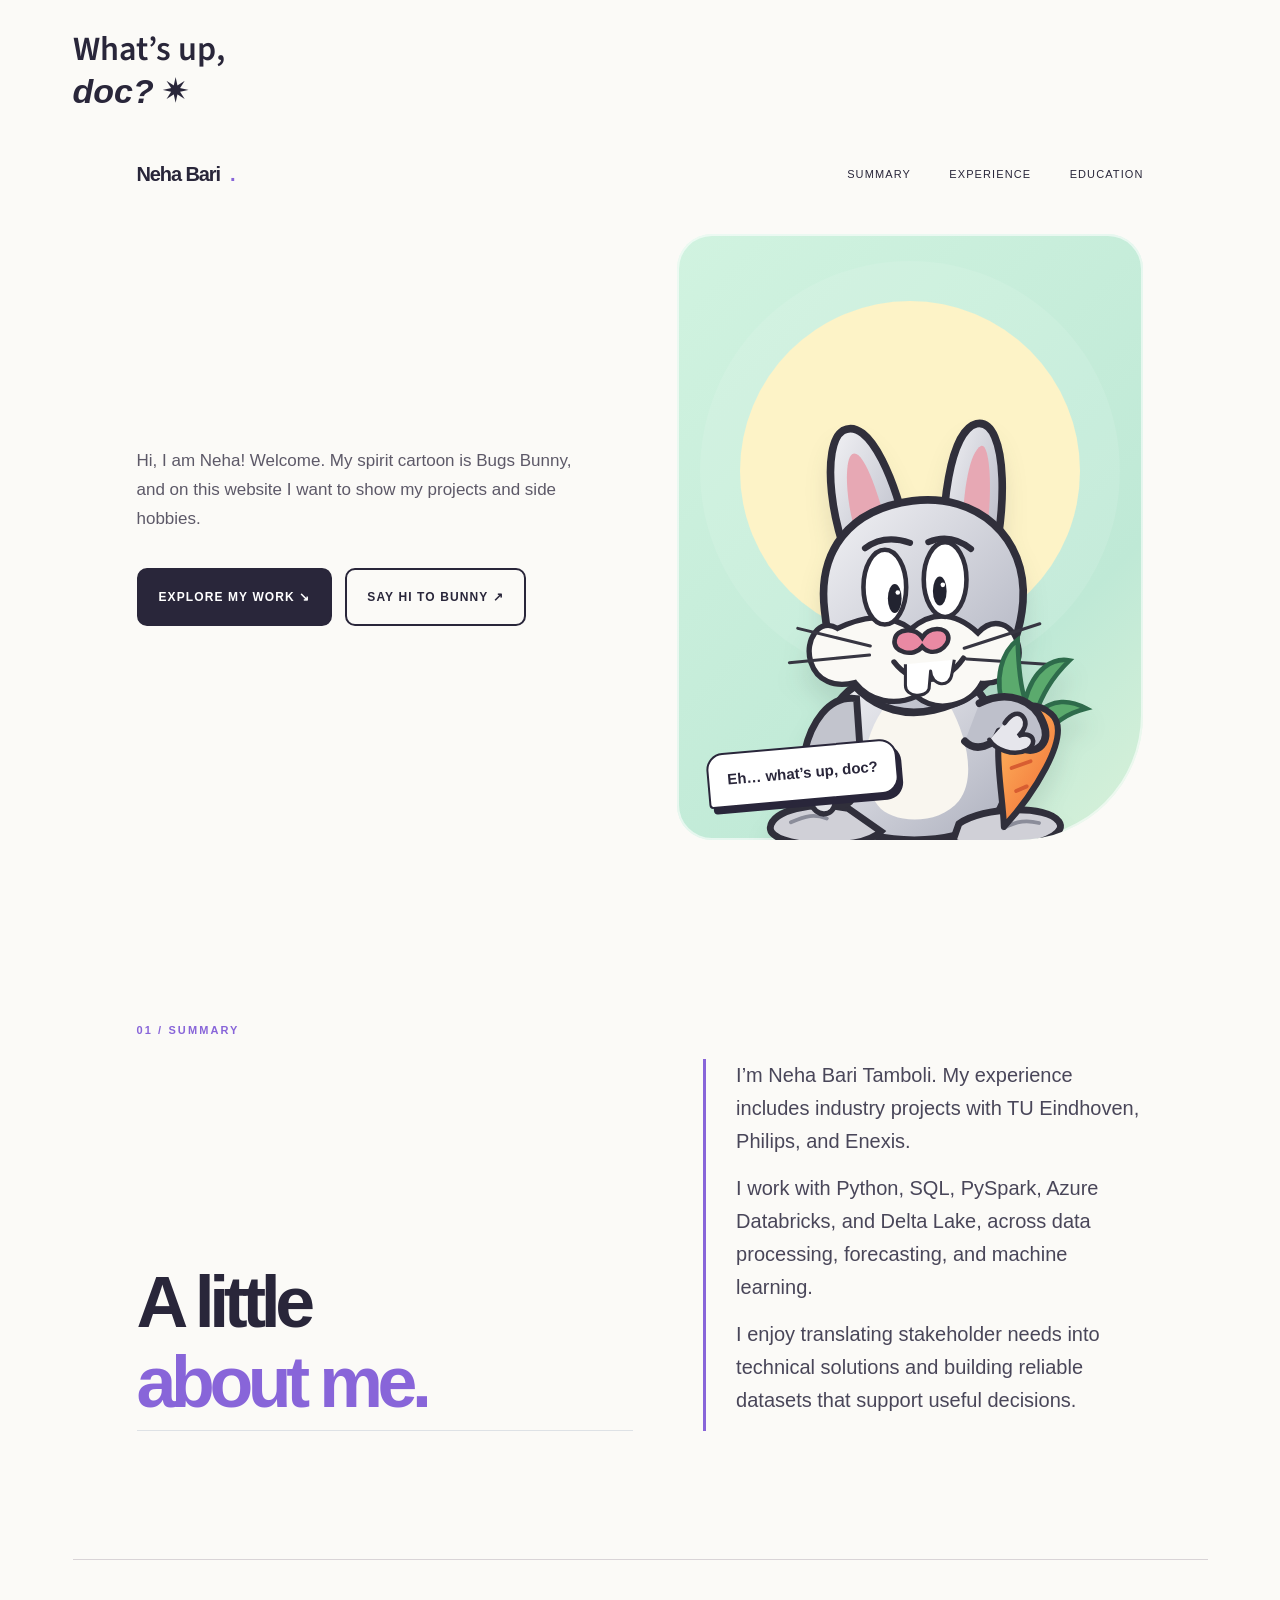
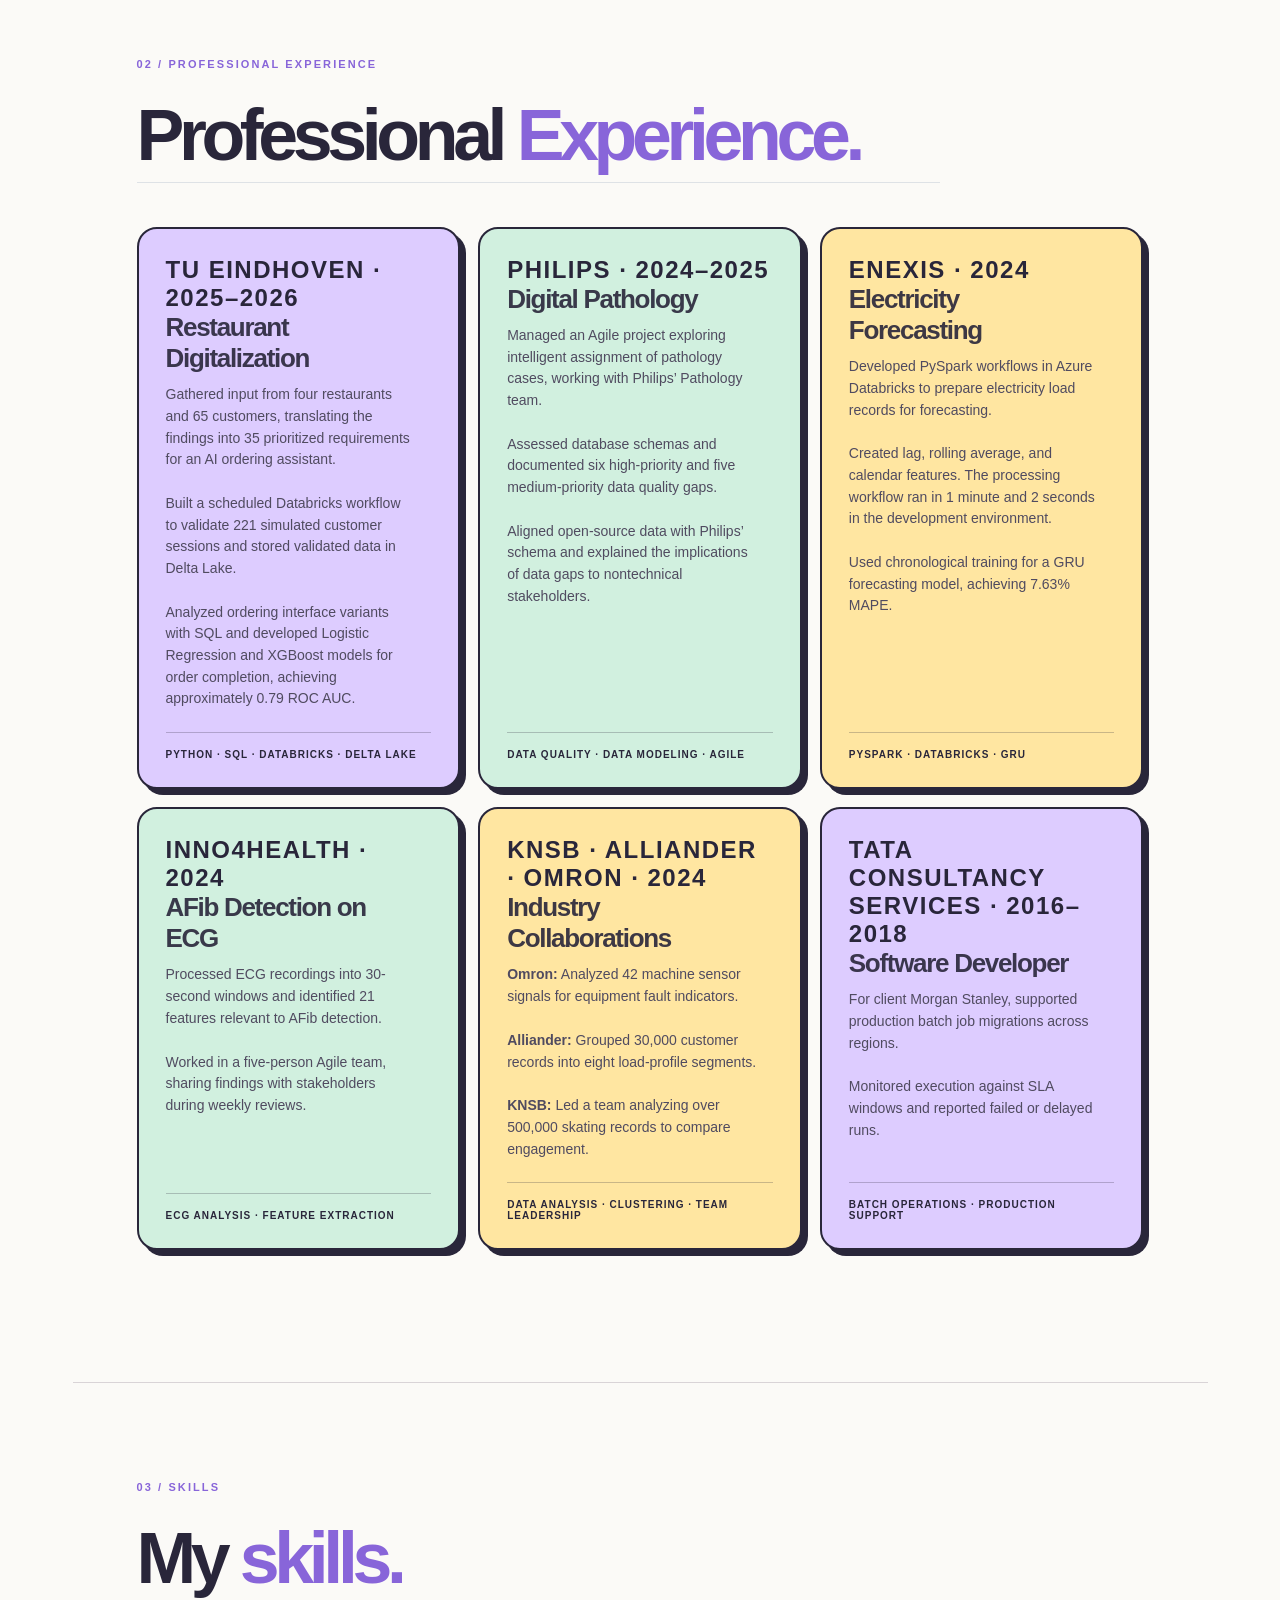
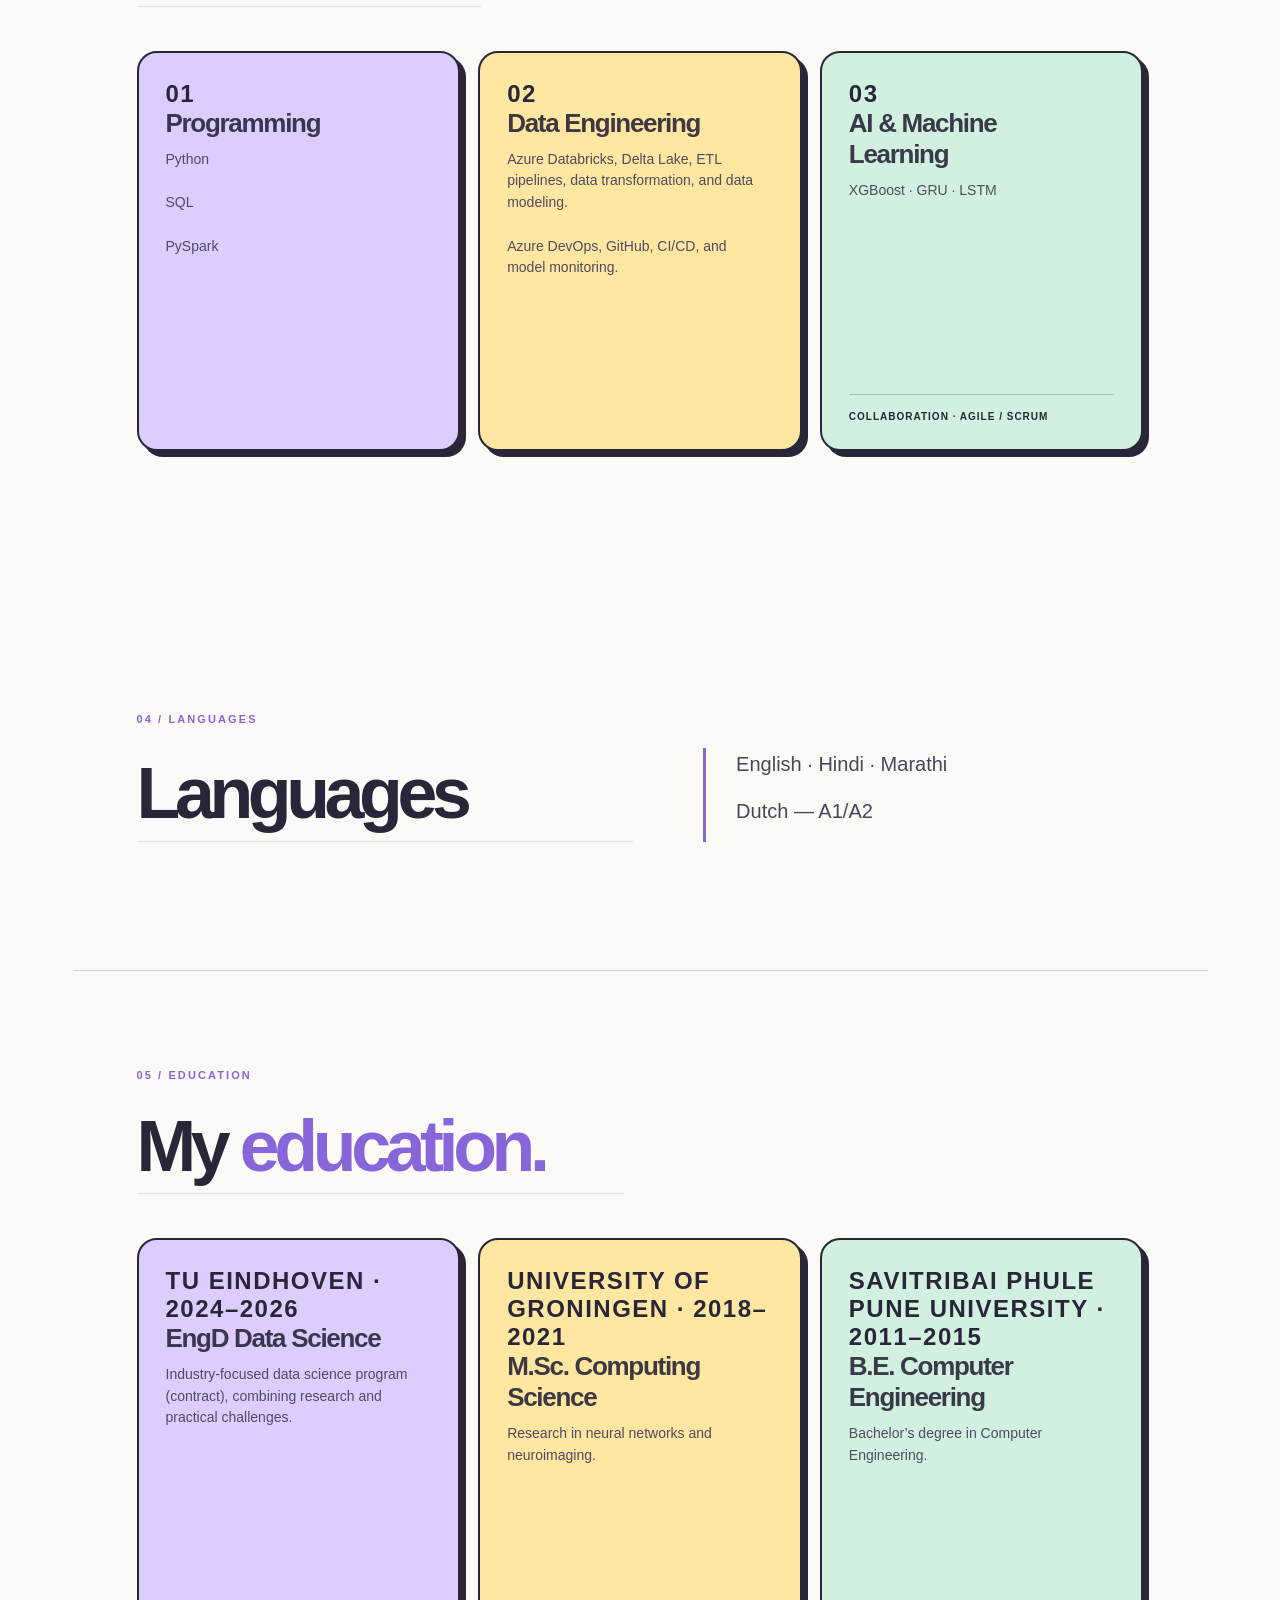
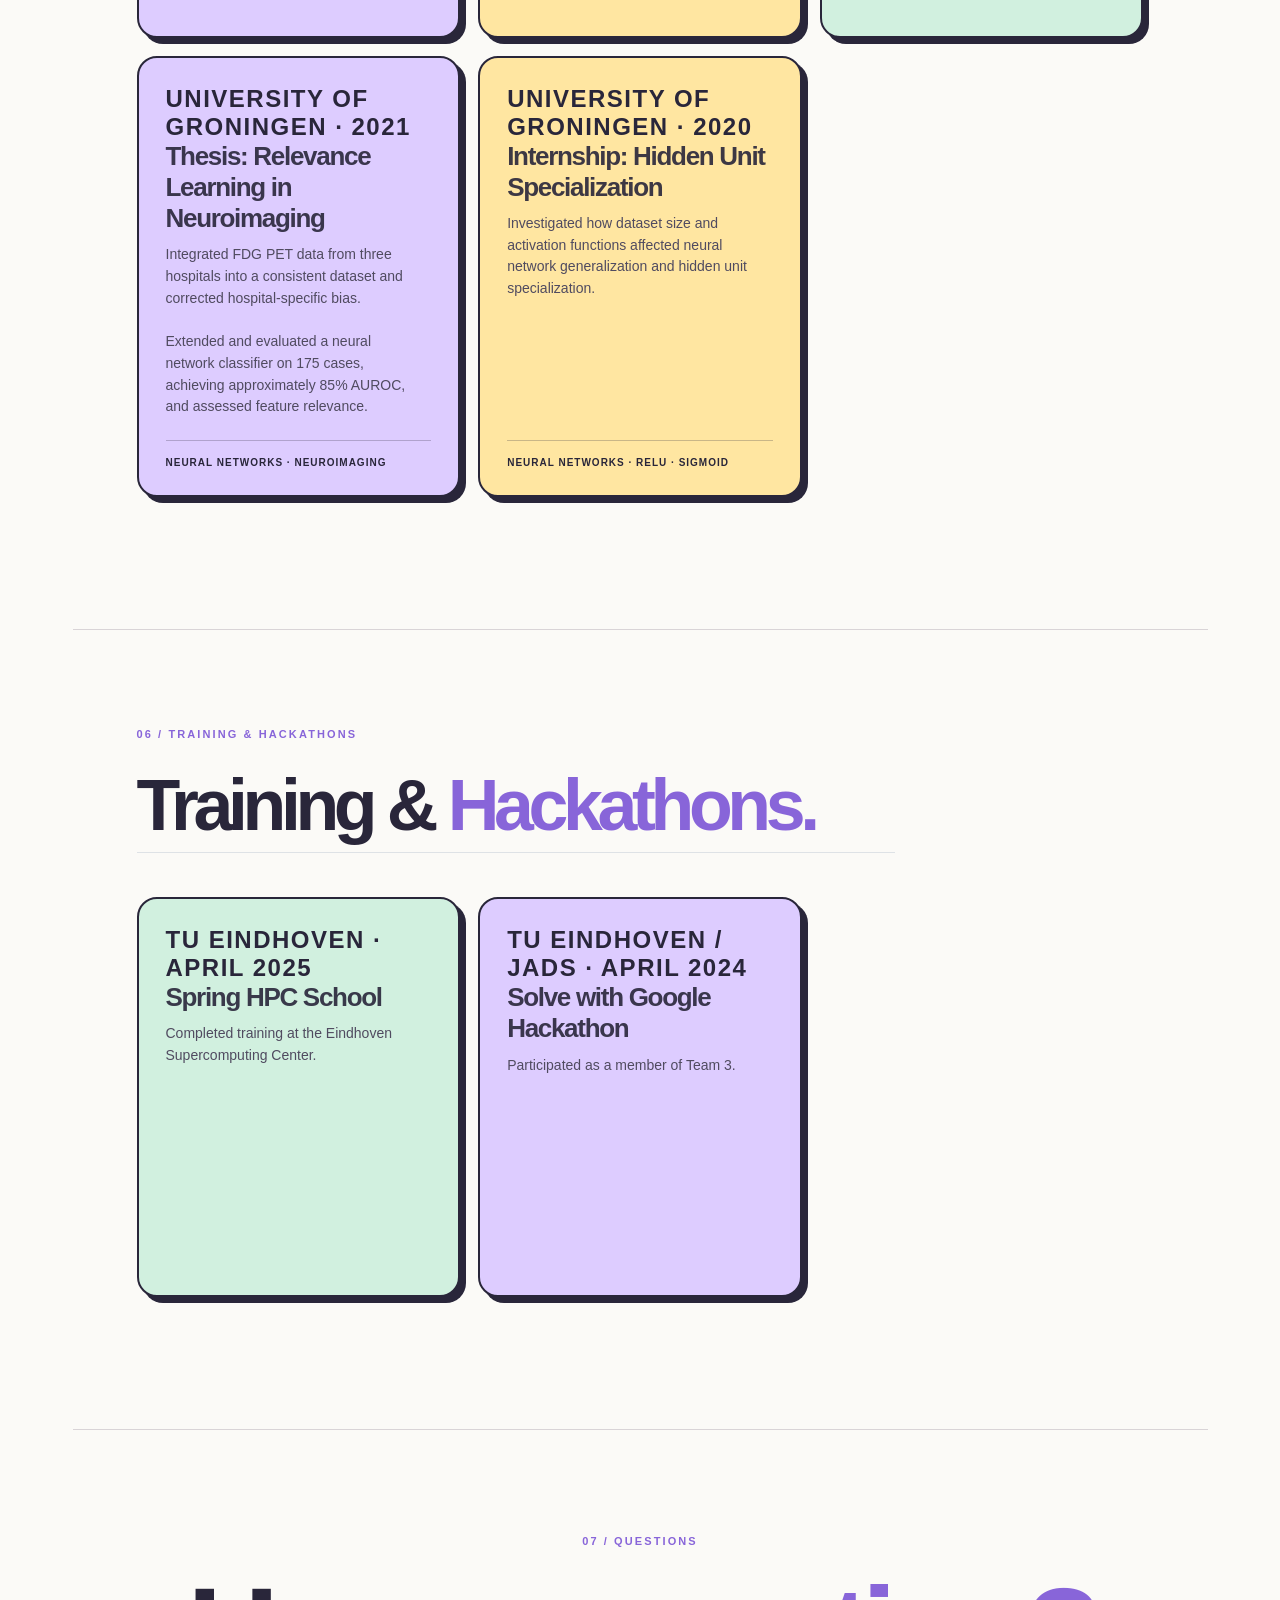
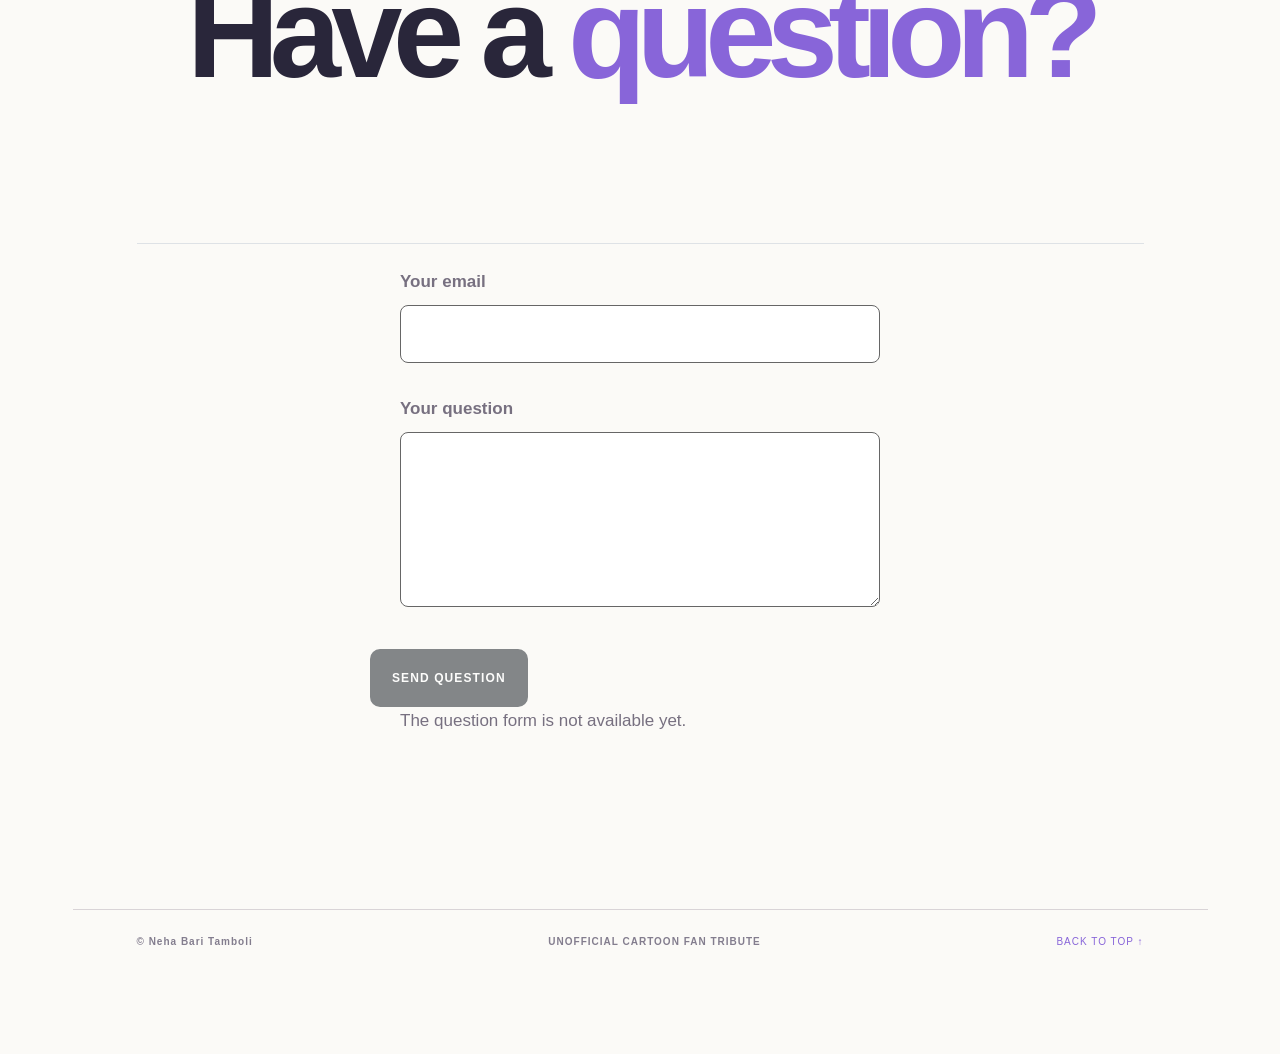
==== commit 33263c97: "Match portfolio sections to CV" ====
--- a/docs/index.html
+++ b/docs/index.html
@@ -82,8 +82,9 @@
     </a>
 
     <nav class="site-nav" aria-label="Main navigation">
-      <a href="#about">ABOUT</a>
-      <a href="#projects">PROJECTS</a>
+      <a href="#summary">SUMMARY</a>
+      <a href="#experience">EXPERIENCE</a>
+      <a href="#education">EDUCATION</a>
     </nav>
   </header>
 
@@ -98,7 +99,9 @@
         </p>
 
         <div class="hero-actions">
-          <a class="btn btn-dark" href="#projects">VIEW PROJECTS ↘</a>
+          <a class="btn btn-dark" href="#experience">
+            EXPLORE MY WORK ↘
+          </a>
           <button id="rabbitTalk" class="btn btn-outline" type="button">
             SAY HI TO BUNNY ↗
           </button>
@@ -114,8 +117,8 @@
       </div>
     </section>
 
-    <section class="about-section section-wrap" id="about">
-      <div class="section-marker">01 / ABOUT</div>
+    <section class="about-section section-wrap" id="summary">
+      <div class="section-marker">01 / SUMMARY</div>
 
       <div class="about-grid">
         <h2 class="anchored">A little<br><span>about me.</span></h2>
@@ -131,19 +134,21 @@
             and machine learning.
           </p>
           <p>
-            I hold an M.Sc. in Computing Science from the University
-            of Groningen. My EngD Data Science work at TU Eindhoven
-            combines research with practical industry challenges.
+            I enjoy translating stakeholder needs into technical
+            solutions and building reliable datasets that support
+            useful decisions.
           </p>
         </div>
       </div>
     </section>
 
-    <section class="explore-section section-wrap" id="projects">
+    <section class="explore-section section-wrap" id="experience">
       <div class="section-head">
         <div>
-          <div class="section-marker">02 / PROJECTS</div>
-          <h2 class="anchored">My <em>work.</em></h2>
+          <div class="section-marker">
+            02 / PROFESSIONAL EXPERIENCE
+          </div>
+          <h2 class="anchored">Professional <em>Experience.</em></h2>
         </div>
       </div>
 
@@ -173,6 +178,28 @@
           </span>
         </article>
 
+        <article class="feature-card card-mint">
+          <div class="card-top">
+            <span>PHILIPS · 2024–2025</span>
+          </div>
+          <h3 class="anchored">Digital Pathology</h3>
+          <p>
+            Managed an Agile project exploring intelligent assignment
+            of pathology cases, working with Philips’ Pathology team.
+          </p>
+          <p>
+            Assessed database schemas and documented six high-priority
+            and five medium-priority data quality gaps.
+          </p>
+          <p>
+            Aligned open-source data with Philips’ schema and explained
+            the implications of data gaps to nontechnical stakeholders.
+          </p>
+          <span class="card-bottom">
+            DATA QUALITY · DATA MODELING · AGILE
+          </span>
+        </article>
+
         <article class="feature-card card-yellow">
           <div class="card-top">
             <span>ENEXIS · 2024</span>
@@ -184,7 +211,7 @@
           </p>
           <p>
             Created lag, rolling average, and calendar features.
-            The data processing workflow ran in 1 minute and 2 seconds
+            The processing workflow ran in 1 minute and 2 seconds
             in the development environment.
           </p>
           <p>
@@ -198,77 +225,225 @@
 
         <article class="feature-card card-mint">
           <div class="card-top">
-            <span>PHILIPS · 2024–2025</span>
-          </div>
-          <h3 class="anchored">Digital Pathology</h3>
-          <p>
-            Managed an Agile project exploring intelligent assignment
-            of pathology cases, working with Philips’ Pathology team.
-          </p>
-          <p>
-            Assessed database schemas and documented six high-priority
-            and five medium-priority data quality gaps.
-          </p>
-          <p>
-            Aligned open-source data with Philips’ schema and explained
-            the implications of data gaps to nontechnical stakeholders.
+            <span>INNO4HEALTH · 2024</span>
+          </div>
+          <h3 class="anchored">AFib Detection on ECG</h3>
+          <p>
+            Processed ECG recordings into 30-second windows and
+            identified 21 features relevant to AFib detection.
+          </p>
+          <p>
+            Worked in a five-person Agile team, sharing findings
+            with stakeholders during weekly reviews.
           </p>
           <span class="card-bottom">
-            DATA QUALITY · DATA MODELING · AGILE
+            ECG ANALYSIS · FEATURE EXTRACTION
           </span>
         </article>
 
+        <article class="feature-card card-yellow">
+          <div class="card-top">
+            <span>KNSB · ALLIANDER · OMRON · 2024</span>
+          </div>
+          <h3 class="anchored">Industry Collaborations</h3>
+          <p>
+            <strong>Omron:</strong> Analyzed 42 machine sensor
+            signals for equipment fault indicators.
+          </p>
+          <p>
+            <strong>Alliander:</strong> Grouped 30,000 customer
+            records into eight load-profile segments.
+          </p>
+          <p>
+            <strong>KNSB:</strong> Led a team analyzing over
+            500,000 skating records to compare engagement.
+          </p>
+          <span class="card-bottom">
+            DATA ANALYSIS · CLUSTERING · TEAM LEADERSHIP
+          </span>
+        </article>
+
         <article class="feature-card card-lilac">
           <div class="card-top">
+            <span>TATA CONSULTANCY SERVICES · 2016–2018</span>
+          </div>
+          <h3 class="anchored">Software Developer</h3>
+          <p>
+            For client Morgan Stanley, supported production batch
+            job migrations across regions.
+          </p>
+          <p>
+            Monitored execution against SLA windows and reported
+            failed or delayed runs.
+          </p>
+          <span class="card-bottom">
+            BATCH OPERATIONS · PRODUCTION SUPPORT
+          </span>
+        </article>
+      </div>
+    </section>
+
+    <section class="explore-section section-wrap" id="skills">
+      <div class="section-head">
+        <div>
+          <div class="section-marker">03 / SKILLS</div>
+          <h2 class="anchored">My <em>skills.</em></h2>
+        </div>
+      </div>
+
+      <div class="card-grid">
+        <article class="feature-card card-lilac">
+          <div class="card-top"><span>01</span></div>
+          <h3 class="anchored">Programming</h3>
+          <p>Python</p>
+          <p>SQL</p>
+          <p>PySpark</p>
+        </article>
+
+        <article class="feature-card card-yellow">
+          <div class="card-top"><span>02</span></div>
+          <h3 class="anchored">Data Engineering</h3>
+          <p>
+            Azure Databricks, Delta Lake, ETL pipelines,
+            data transformation, and data modeling.
+          </p>
+          <p>
+            Azure DevOps, GitHub, CI/CD, and model monitoring.
+          </p>
+        </article>
+
+        <article class="feature-card card-mint">
+          <div class="card-top"><span>03</span></div>
+          <h3 class="anchored">AI &amp; Machine Learning</h3>
+          <p>XGBoost · GRU · LSTM</p>
+          <span class="card-bottom">
+            COLLABORATION · AGILE / SCRUM
+          </span>
+        </article>
+      </div>
+    </section>
+
+    <section class="about-section section-wrap" id="languages">
+      <div class="section-marker">04 / LANGUAGES</div>
+
+      <div class="about-grid">
+        <h2 class="anchored">Languages</h2>
+        <div class="about-text">
+          <p>English · Hindi · Marathi</p>
+          <p>Dutch — A1/A2</p>
+        </div>
+      </div>
+    </section>
+
+    <section class="explore-section section-wrap" id="education">
+      <div class="section-head">
+        <div>
+          <div class="section-marker">05 / EDUCATION</div>
+          <h2 class="anchored">My <em>education.</em></h2>
+        </div>
+      </div>
+
+      <div class="card-grid">
+        <article class="feature-card card-lilac">
+          <div class="card-top">
+            <span>TU EINDHOVEN · 2024–2026</span>
+          </div>
+          <h3 class="anchored">EngD Data Science</h3>
+          <p>
+            Industry-focused data science program (contract),
+            combining research and practical challenges.
+          </p>
+        </article>
+
+        <article class="feature-card card-yellow">
+          <div class="card-top">
+            <span>UNIVERSITY OF GRONINGEN · 2018–2021</span>
+          </div>
+          <h3 class="anchored">M.Sc. Computing Science</h3>
+          <p>
+            Research in neural networks and neuroimaging.
+          </p>
+        </article>
+
+        <article class="feature-card card-mint">
+          <div class="card-top">
+            <span>SAVITRIBAI PHULE PUNE UNIVERSITY · 2011–2015</span>
+          </div>
+          <h3 class="anchored">B.E. Computer Engineering</h3>
+          <p>
+            Bachelor’s degree in Computer Engineering.
+          </p>
+        </article>
+
+        <article class="feature-card card-lilac">
+          <div class="card-top">
             <span>UNIVERSITY OF GRONINGEN · 2021</span>
           </div>
-          <h3 class="anchored">Learning from Brain Scans</h3>
-          <p>
-            Integrated FDG PET data from three hospitals into a consistent
-            dataset and corrected hospital-specific bias for my
-            master’s thesis.
-          </p>
-          <p>
-            Extended and evaluated a neural network classifier on
-            175 cases, achieving approximately 85% AUROC,
+          <h3 class="anchored">Thesis: Relevance Learning in Neuroimaging</h3>
+          <p>
+            Integrated FDG PET data from three hospitals into
+            a consistent dataset and corrected hospital-specific bias.
+          </p>
+          <p>
+            Extended and evaluated a neural network classifier
+            on 175 cases, achieving approximately 85% AUROC,
             and assessed feature relevance.
           </p>
           <span class="card-bottom">
-            NEURAL NETWORKS · NEUROIMAGING · MODEL EVALUATION
+            NEURAL NETWORKS · NEUROIMAGING
           </span>
         </article>
+
+        <article class="feature-card card-yellow">
+          <div class="card-top">
+            <span>UNIVERSITY OF GRONINGEN · 2020</span>
+          </div>
+          <h3 class="anchored">Internship: Hidden Unit Specialization</h3>
+          <p>
+            Investigated how dataset size and activation functions
+            affected neural network generalization and hidden
+            unit specialization.
+          </p>
+          <span class="card-bottom">
+            NEURAL NETWORKS · RELU · SIGMOID
+          </span>
+        </article>
       </div>
     </section>
 
-    <section class="about-section section-wrap" id="experience">
-      <div class="section-marker">03 / EXPERIENCE</div>
-
-      <div class="about-grid">
-        <h2 class="anchored">Beyond<br><span>the projects.</span></h2>
-
-        <div class="about-text">
-          <p>
-            <strong>Tata Consultancy Services · 2016–2018</strong>
-          </p>
-          <p>
-            For client Morgan Stanley, supported production batch job
-            migrations across regions, monitored execution against SLA
-            windows, and reported failed or delayed runs.
-          </p>
-
-          <p><strong>Other industry projects · 2024</strong></p>
-          <p>
-            Analyzed 42 machine sensor signals for Omron, clustered
-            30,000 customer records into eight load-profile segments
-            for Alliander, and led a team analyzing over 500,000
-            skating records for KNSB.
-          </p>
+    <section class="explore-section section-wrap" id="training">
+      <div class="section-head">
+        <div>
+          <div class="section-marker">
+            06 / TRAINING &amp; HACKATHONS
+          </div>
+          <h2 class="anchored">Training &amp; <em>Hackathons.</em></h2>
         </div>
       </div>
+
+      <div class="card-grid">
+        <article class="feature-card card-mint">
+          <div class="card-top">
+            <span>TU EINDHOVEN · APRIL 2025</span>
+          </div>
+          <h3 class="anchored">Spring HPC School</h3>
+          <p>
+            Completed training at the Eindhoven Supercomputing Center.
+          </p>
+        </article>
+
+        <article class="feature-card card-lilac">
+          <div class="card-top">
+            <span>TU EINDHOVEN / JADS · APRIL 2024</span>
+          </div>
+          <h3 class="anchored">Solve with Google Hackathon</h3>
+          <p>Participated as a member of Team 3.</p>
+        </article>
+      </div>
     </section>
 
     <section class="closing-section section-wrap" id="questions">
-      <div class="section-marker">04 / QUESTIONS</div>
+      <div class="section-marker">07 / QUESTIONS</div>
       <h2 class="anchored">Have a <em>question?</em></h2>
 
       <!-- Connect a form service before enabling submissions. -->
@@ -286,6 +461,7 @@
         <button class="btn btn-dark" type="submit" disabled="">
           SEND QUESTION
         </button>
+
         <p id="form-status" class="small-note">
           The question form is not available yet.
         </p>
@@ -341,6 +517,7 @@
   (() => {
     const button = document.getElementById("rabbitTalk");
     const bubble = document.getElementById("speech");
+
     const messages = [
       "Eh… what’s up, doc?",
       "One carrot at a time!",
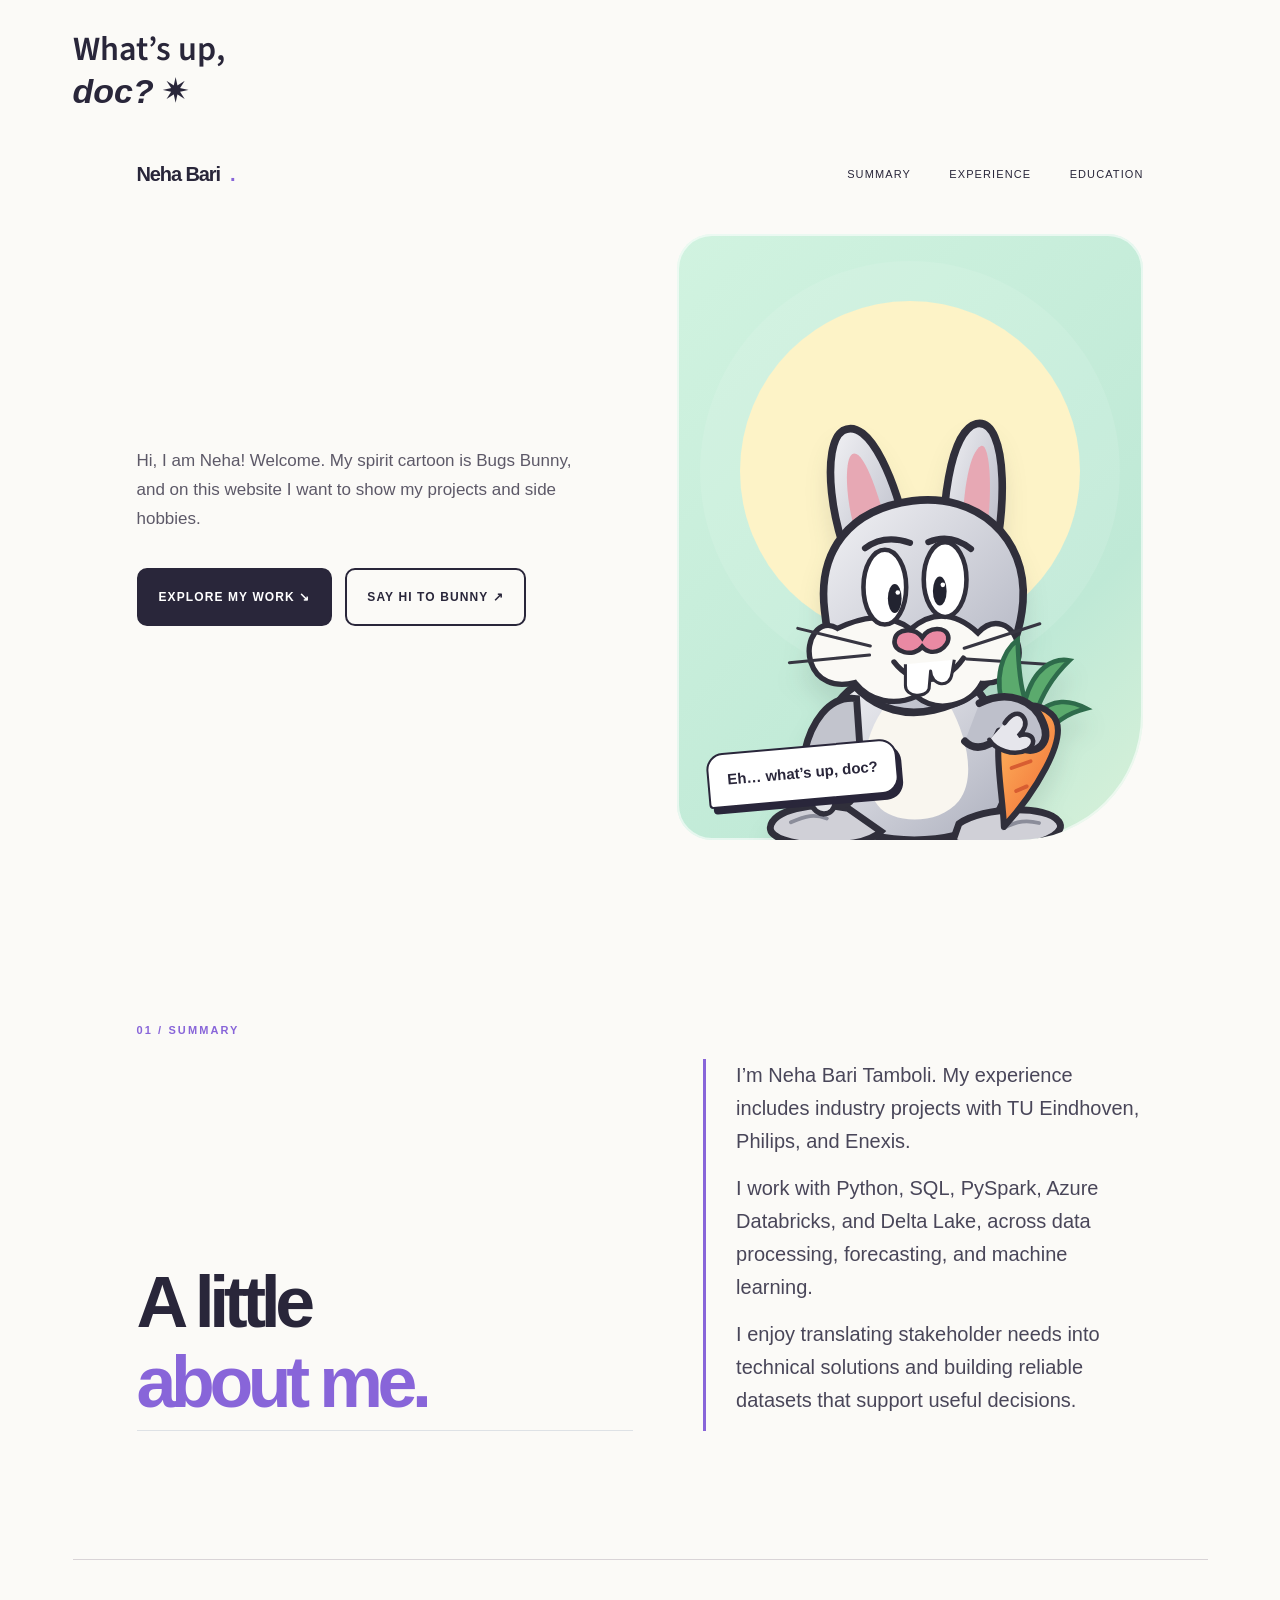
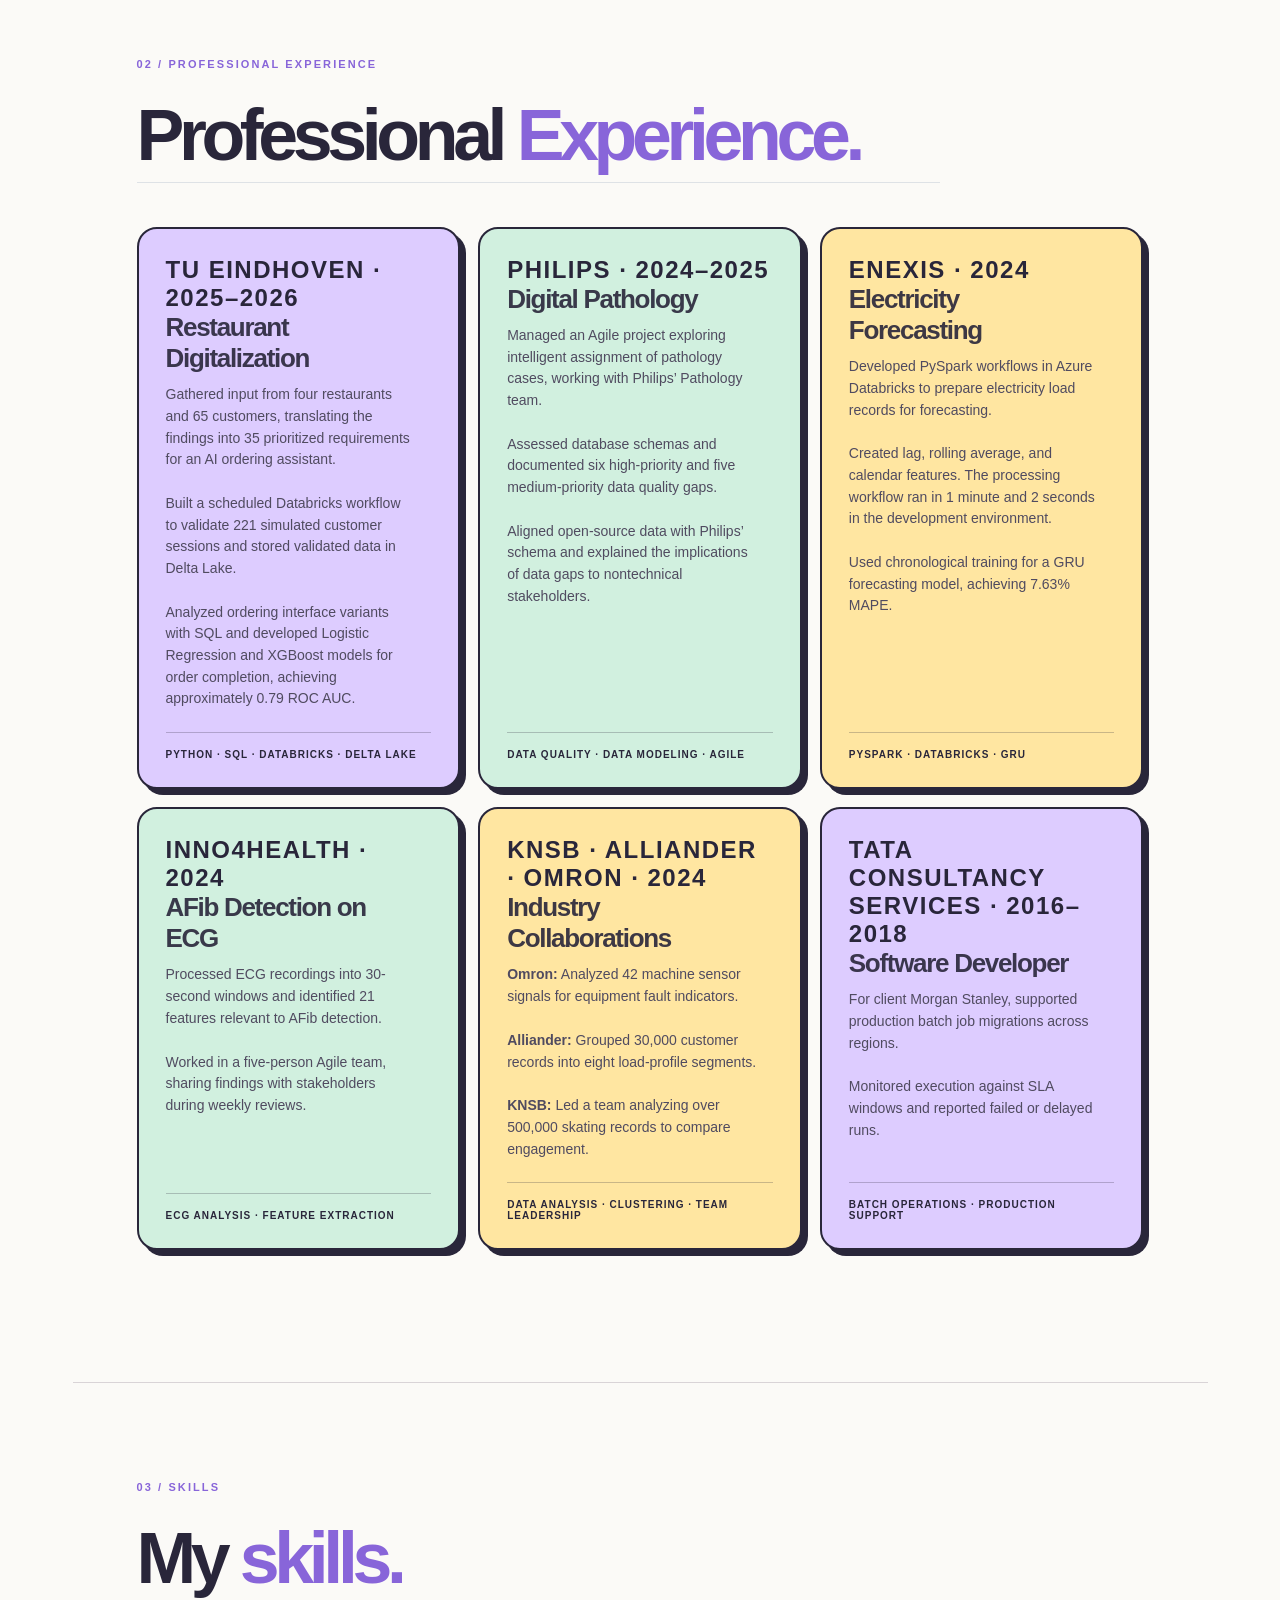
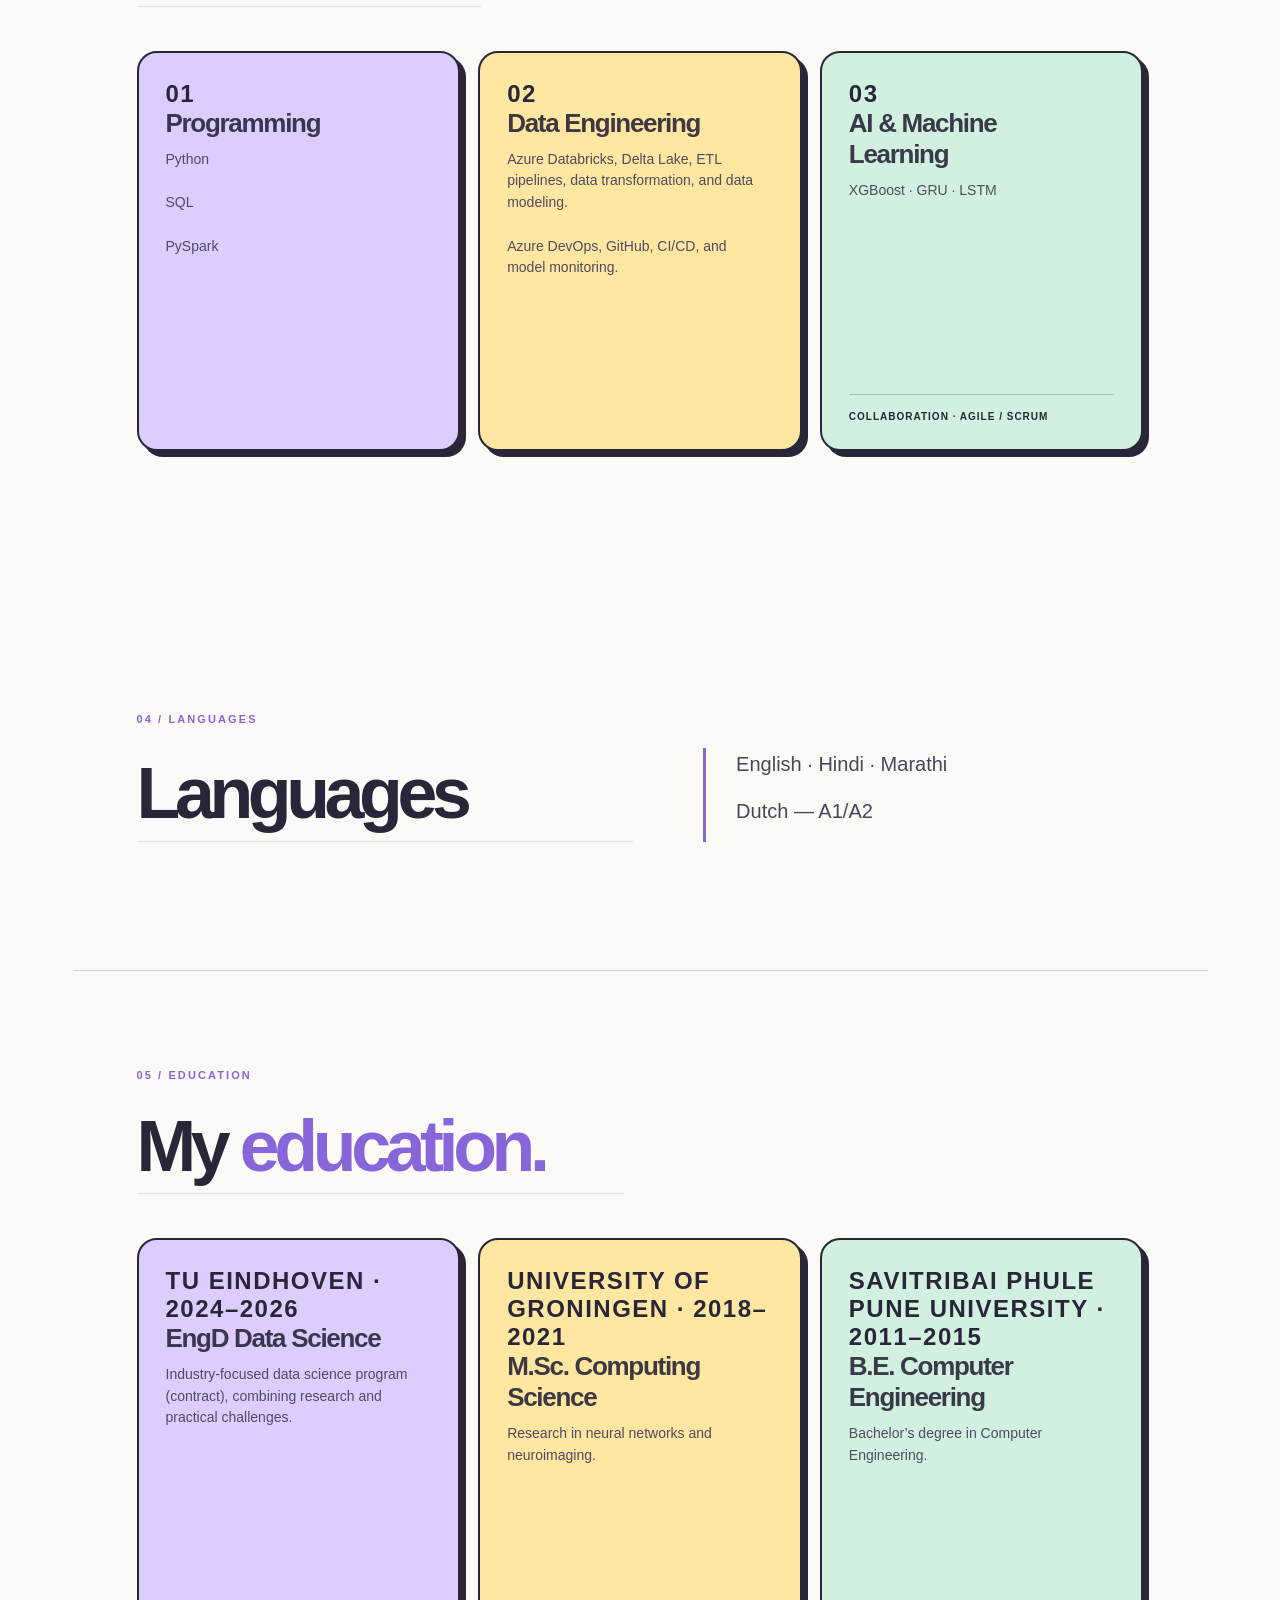
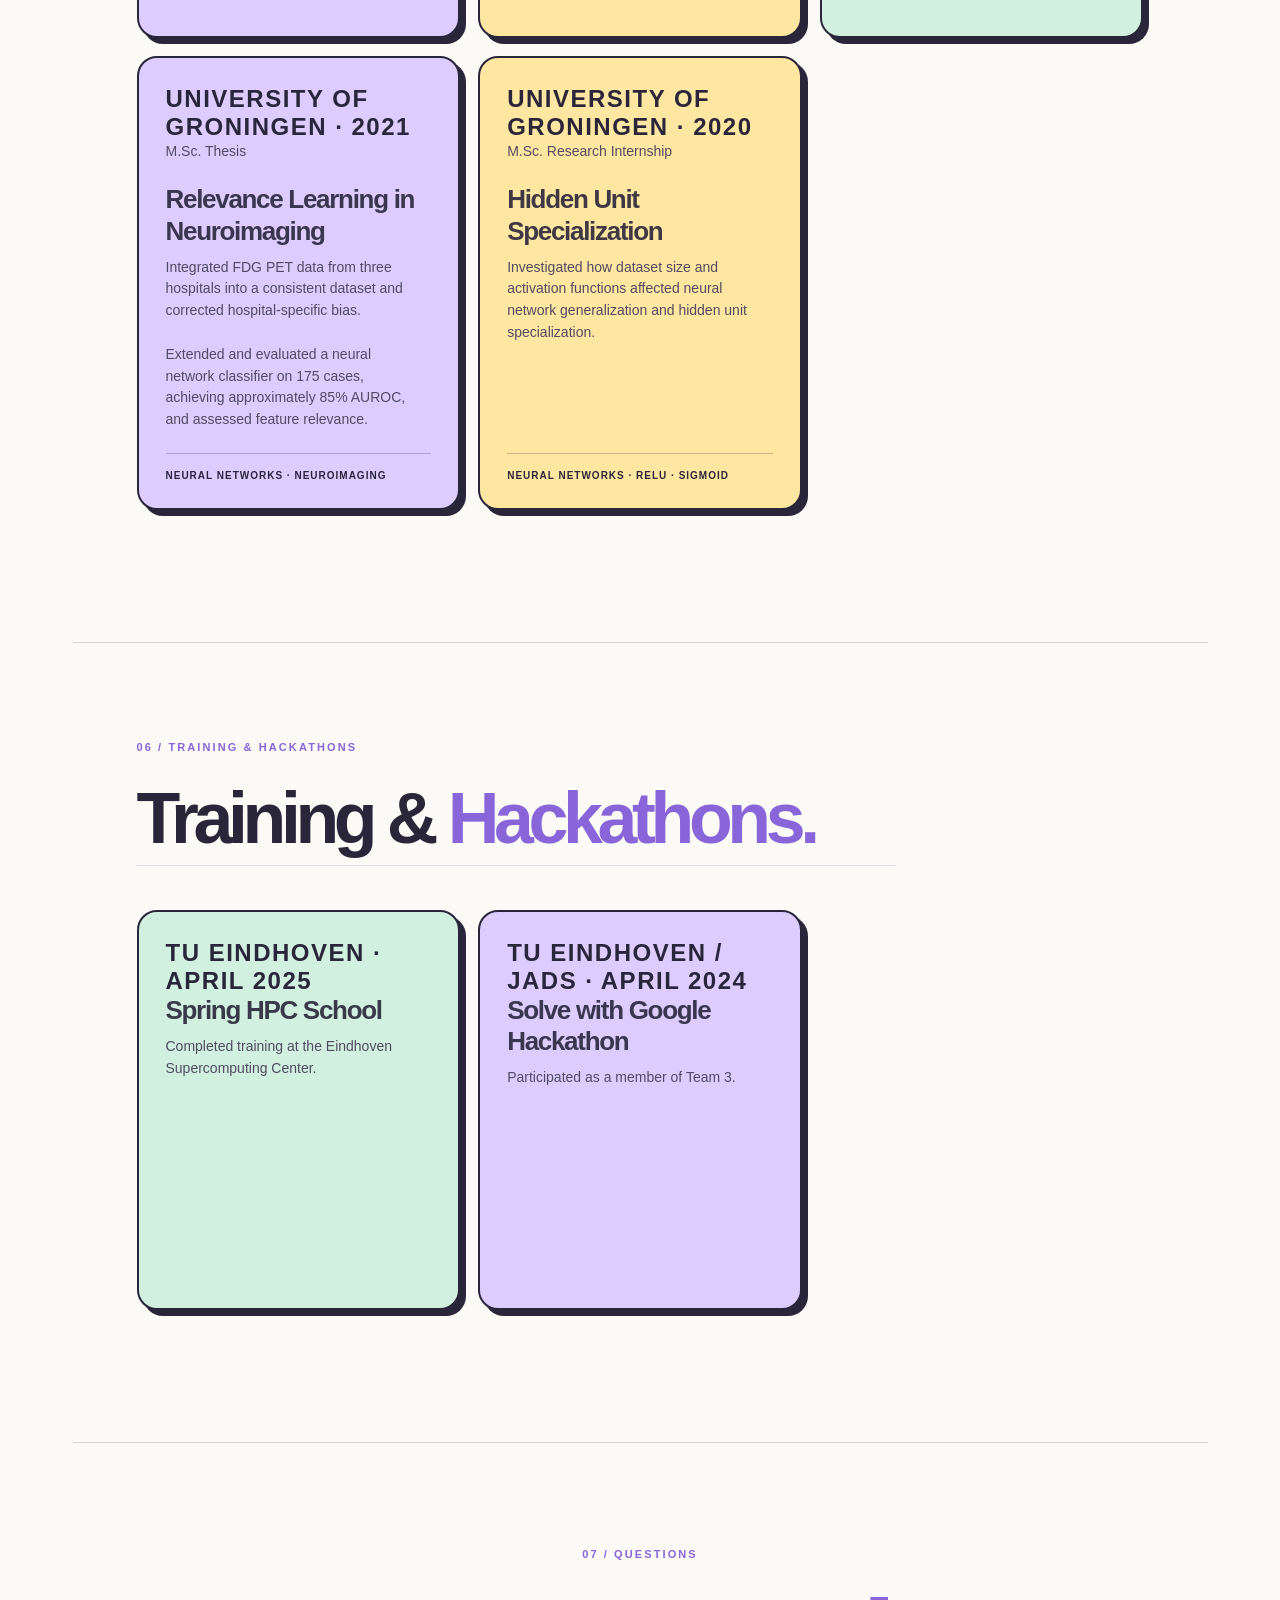
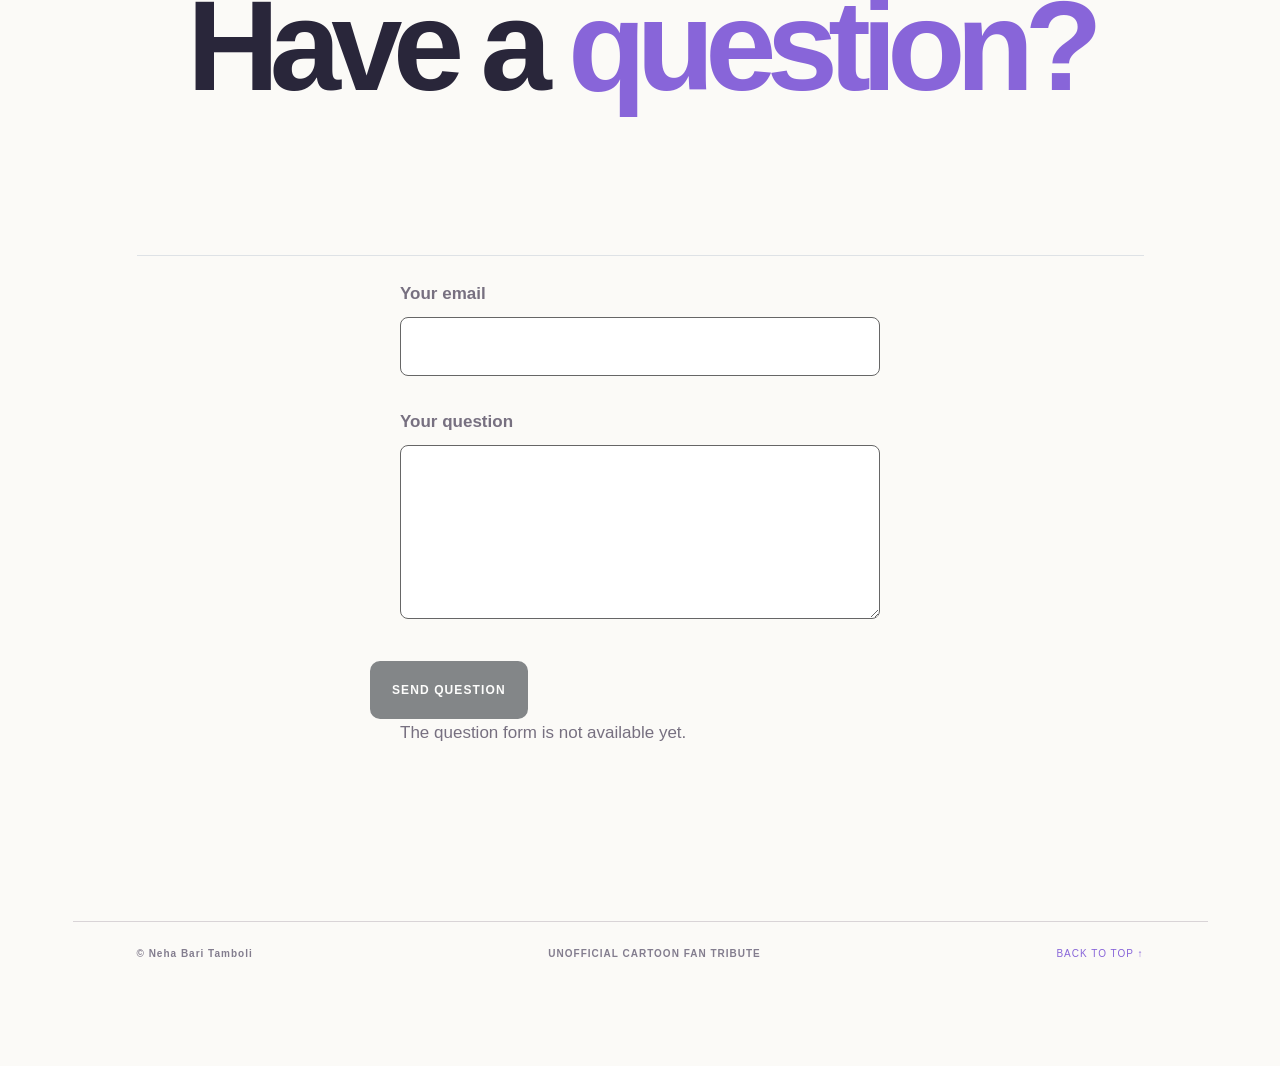
==== commit 647f8bc5: "Match portfolio sections to CV" ====
--- a/docs/index.html
+++ b/docs/index.html
@@ -375,11 +375,12 @@
           </p>
         </article>
 
-        <article class="feature-card card-lilac">
-          <div class="card-top">
-            <span>UNIVERSITY OF GRONINGEN · 2021</span>
-          </div>
-          <h3 class="anchored">Thesis: Relevance Learning in Neuroimaging</h3>
+      <article class="feature-card card-lilac">
+        <div class="card-top">
+          <span>UNIVERSITY OF GRONINGEN · 2021</span>
+        </div>
+        <p class="project-type">M.Sc. Thesis</p>
+        <h3 class="anchored">Relevance Learning in Neuroimaging</h3>
           <p>
             Integrated FDG PET data from three hospitals into
             a consistent dataset and corrected hospital-specific bias.
@@ -394,11 +395,12 @@
           </span>
         </article>
 
-        <article class="feature-card card-yellow">
-          <div class="card-top">
-            <span>UNIVERSITY OF GRONINGEN · 2020</span>
-          </div>
-          <h3 class="anchored">Internship: Hidden Unit Specialization</h3>
+      <article class="feature-card card-yellow">
+        <div class="card-top">
+          <span>UNIVERSITY OF GRONINGEN · 2020</span>
+        </div>
+        <p class="project-type">M.Sc. Research Internship</p>
+        <h3 class="anchored">Hidden Unit Specialization</h3>
           <p>
             Investigated how dataset size and activation functions
             affected neural network generalization and hidden
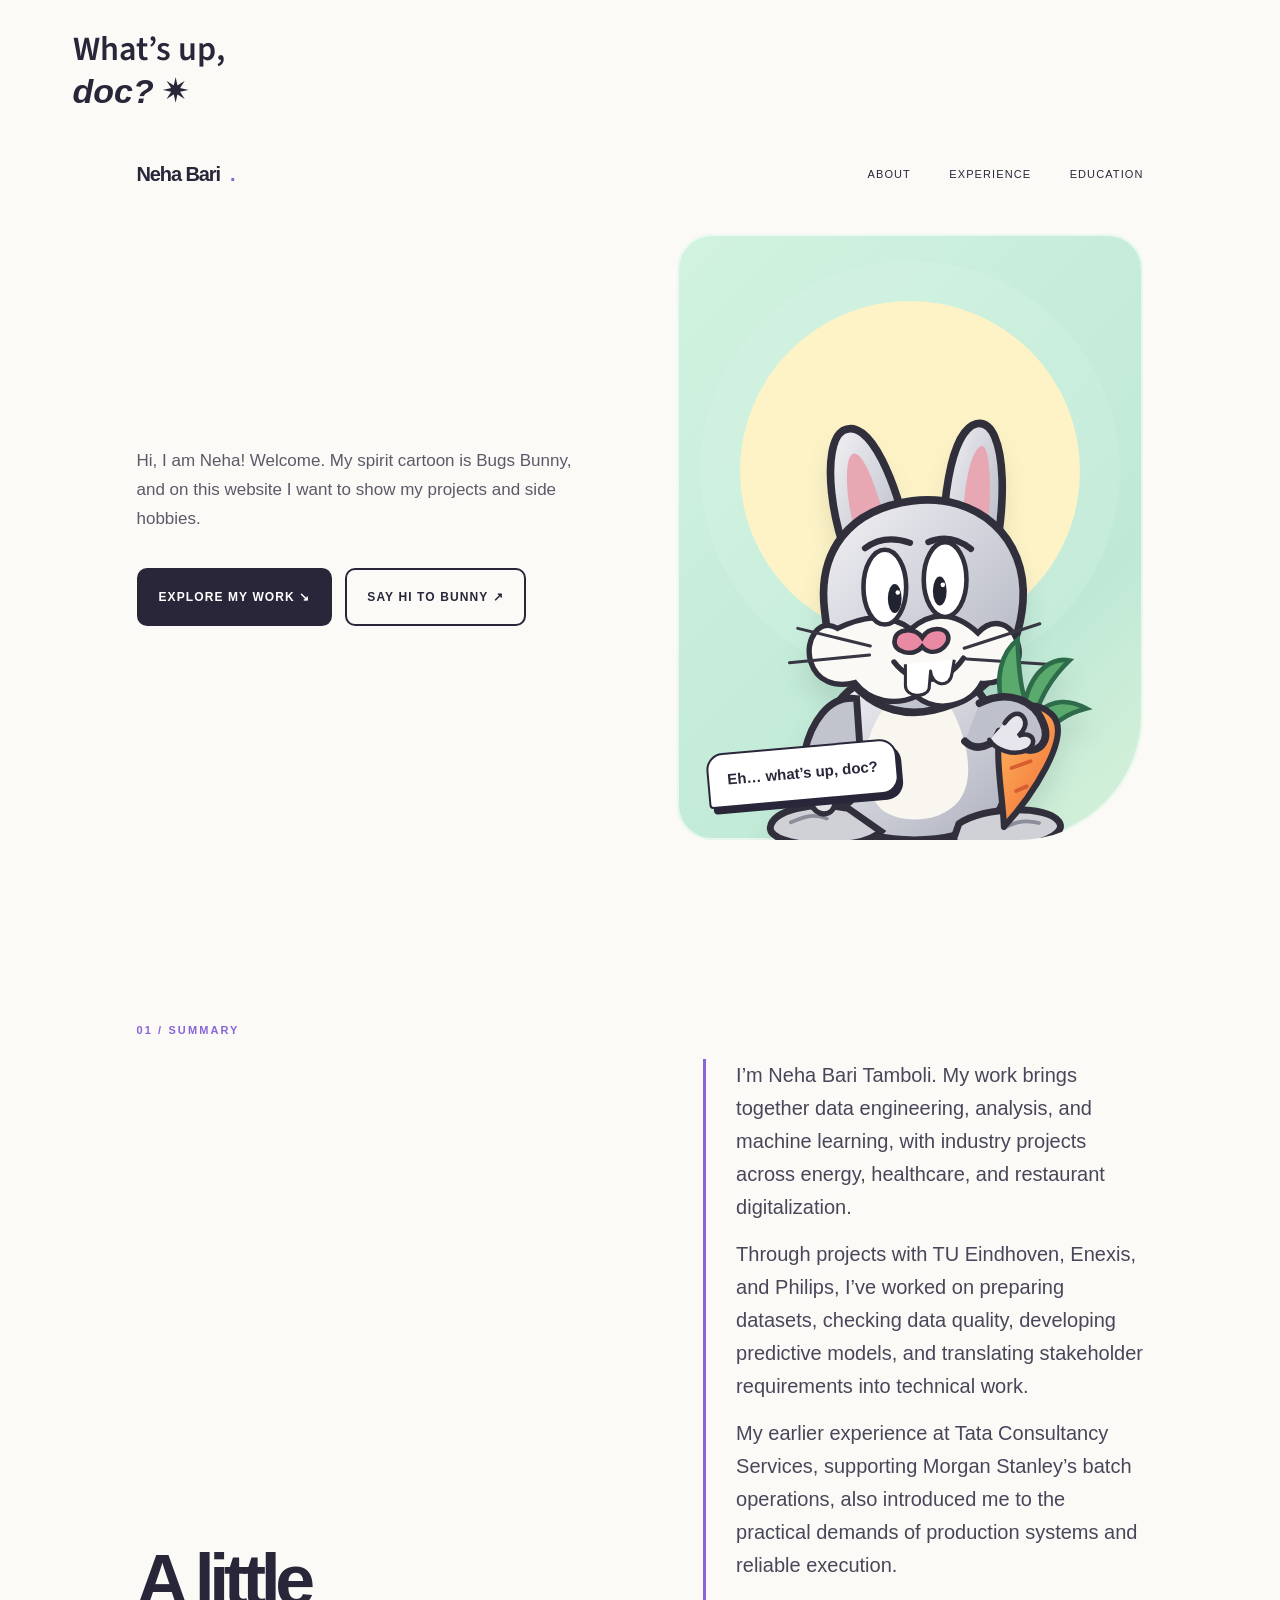
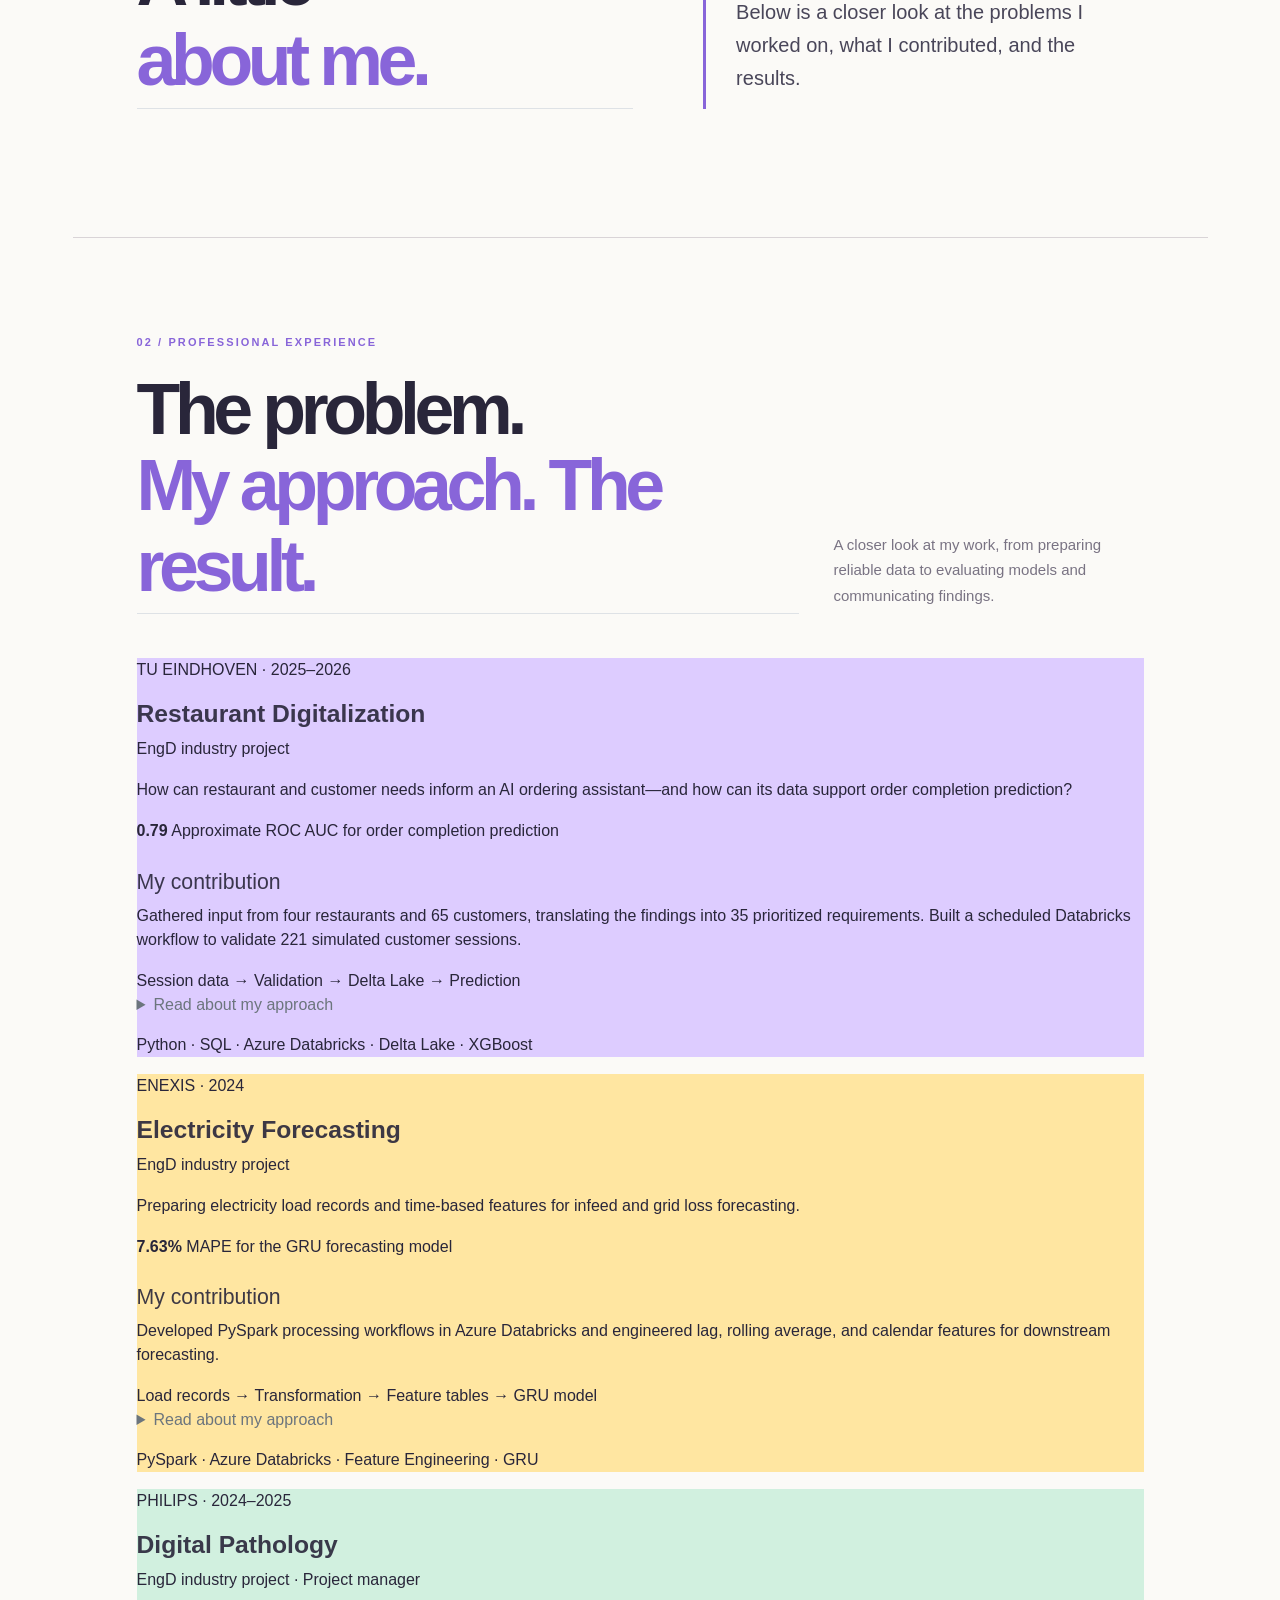
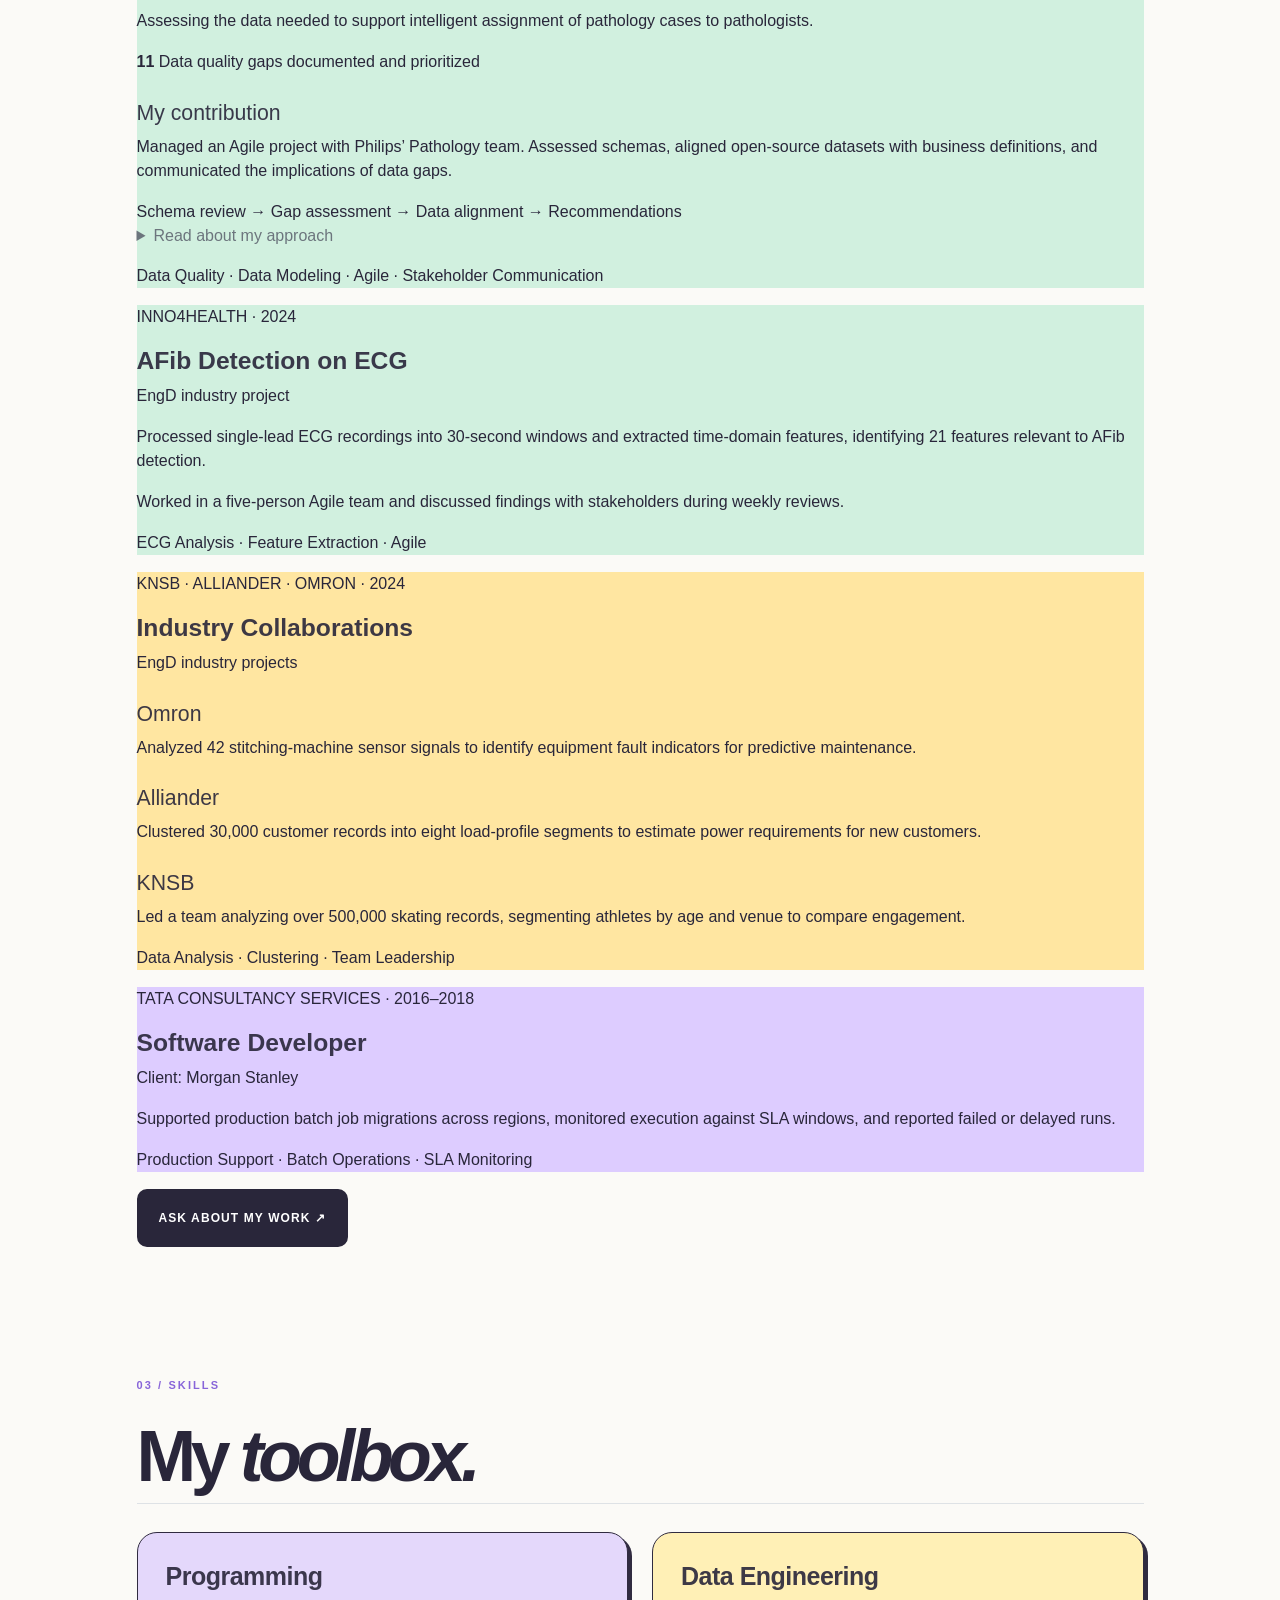
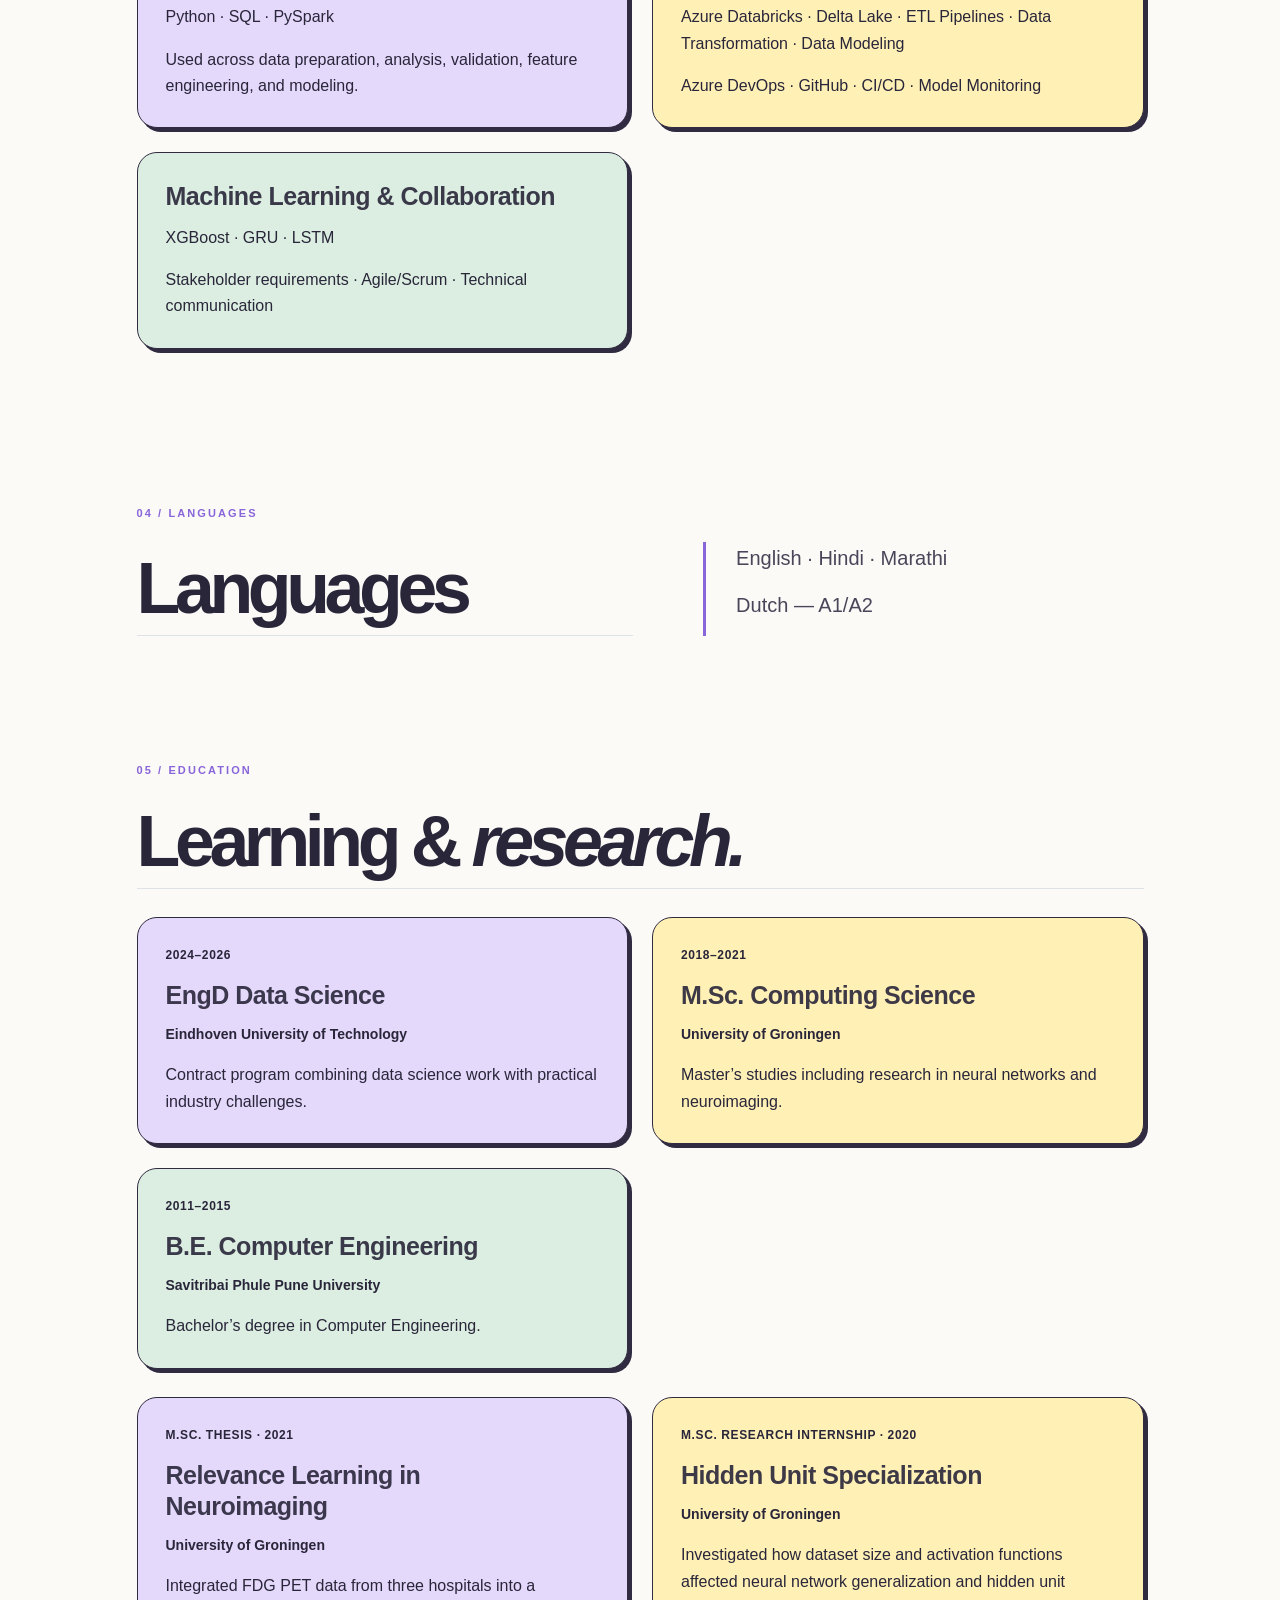
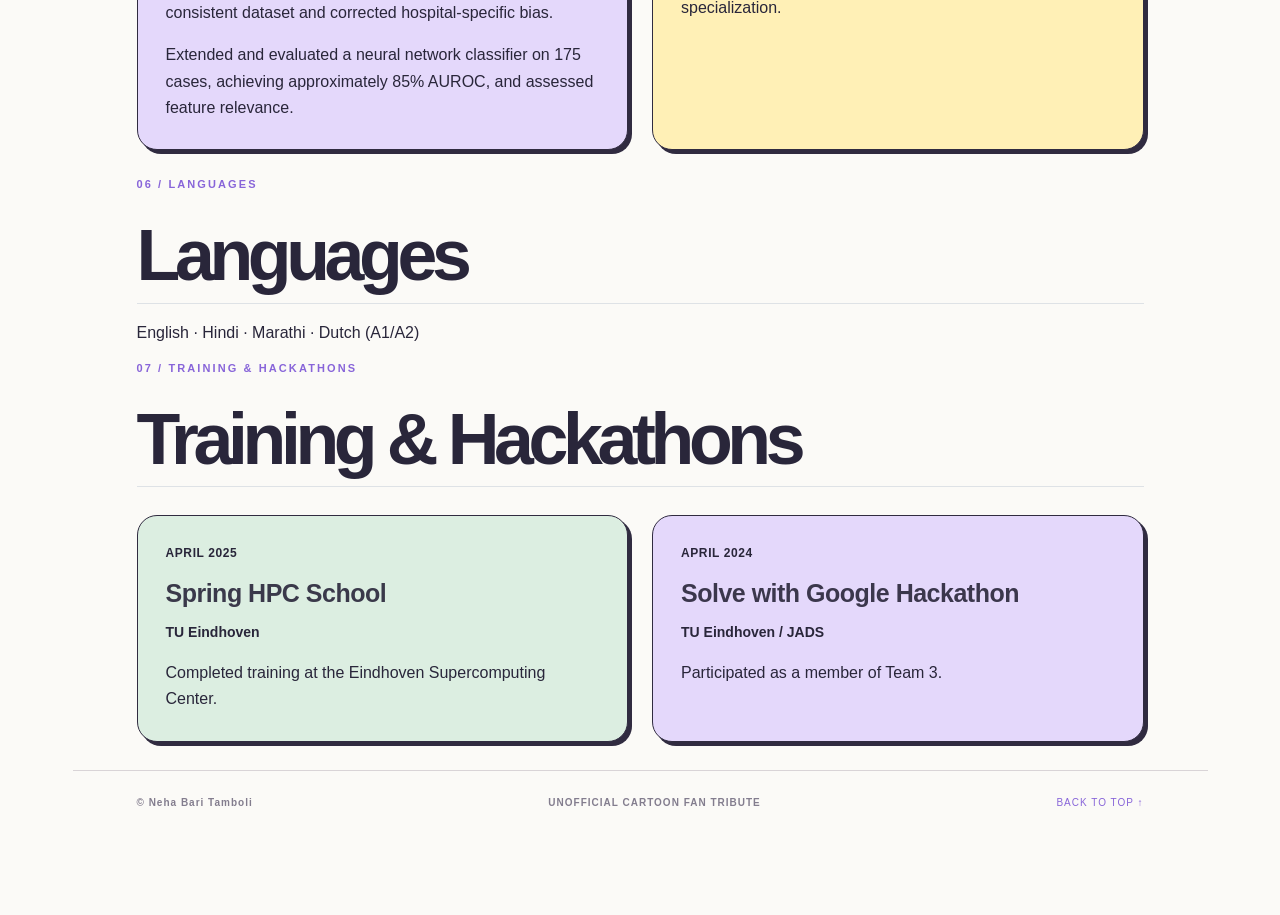
==== commit b1c423fd: "Adding project approach details" ====
--- a/docs/index.html
+++ b/docs/index.html
@@ -71,7 +71,7 @@
 <!-- margin-sidebar -->
     
 <!-- main -->
-<main class="content column-page" id="quarto-document-content" tabindex="-1"><header id="title-block-header" class="quarto-title-block"><h1 id="hero-title" class="title display-7">
+<main class="content column-page" id="quarto-document-content" tabindex="-1"><header id="title-block-header" class="quarto-title-block"><h1 class="title display-7">
           What’s up,<br><em>doc?</em>
           <span class="title-spark" aria-hidden="true">✴</span>
         </h1></header>
@@ -82,14 +82,14 @@
     </a>
 
     <nav class="site-nav" aria-label="Main navigation">
-      <a href="#summary">SUMMARY</a>
+      <a href="#summary">ABOUT</a>
       <a href="#experience">EXPERIENCE</a>
       <a href="#education">EDUCATION</a>
     </nav>
   </header>
 
   <main id="top">
-    <section class="hero" aria-labelledby="hero-title">
+    <section class="hero">
       <div class="hero-copy">
         
 
@@ -117,6 +117,7 @@
       </div>
     </section>
 
+    <!-- SUMMARY -->
     <section class="about-section section-wrap" id="summary">
       <div class="section-marker">01 / SUMMARY</div>
 
@@ -125,207 +126,378 @@
 
         <div class="about-text">
           <p>
-            I’m Neha Bari Tamboli. My experience includes industry
-            projects with TU Eindhoven, Philips, and Enexis.
-          </p>
-          <p>
-            I work with Python, SQL, PySpark, Azure Databricks,
-            and Delta Lake, across data processing, forecasting,
-            and machine learning.
-          </p>
-          <p>
-            I enjoy translating stakeholder needs into technical
-            solutions and building reliable datasets that support
-            useful decisions.
+            I’m Neha Bari Tamboli. My work brings together data
+            engineering, analysis, and machine learning, with
+            industry projects across energy, healthcare, and
+            restaurant digitalization.
+          </p>
+          <p>
+            Through projects with TU Eindhoven, Enexis, and Philips,
+            I’ve worked on preparing datasets, checking data quality,
+            developing predictive models, and translating stakeholder
+            requirements into technical work.
+          </p>
+          <p>
+            My earlier experience at Tata Consultancy Services,
+            supporting Morgan Stanley’s batch operations, also
+            introduced me to the practical demands of production
+            systems and reliable execution.
+          </p>
+          <p>
+            Below is a closer look at the problems I worked on,
+            what I contributed, and the results.
           </p>
         </div>
       </div>
     </section>
 
+    <!-- PROFESSIONAL EXPERIENCE -->
     <section class="explore-section section-wrap" id="experience">
-      <div class="section-head">
-        <div>
-          <div class="section-marker">
-            02 / PROFESSIONAL EXPERIENCE
-          </div>
-          <h2 class="anchored">Professional <em>Experience.</em></h2>
+  <div class="section-head">
+    <div>
+      <div class="section-marker">02 / PROFESSIONAL EXPERIENCE</div>
+      <h2 class="anchored">The problem.<br><em>My approach. The result.</em></h2>
+    </div>
+    <p>
+      A closer look at my work, from preparing reliable data
+      to evaluating models and communicating findings.
+    </p>
+  </div>
+
+  <div class="experience-grid">
+
+    <!-- RESTAURANT DIGITALIZATION -->
+    <article class="case-study card-lilac">
+      <p class="case-meta">TU EINDHOVEN · 2025–2026</p>
+      <h3 class="anchored">Restaurant Digitalization</h3>
+      <p class="case-role">EngD industry project</p>
+
+      <p>
+        How can restaurant and customer needs inform an AI
+        ordering assistant—and how can its data support
+        order completion prediction?
+      </p>
+
+      <div class="case-result">
+        <strong>0.79</strong>
+        <span>Approximate ROC AUC for order completion prediction</span>
+      </div>
+
+      <h4 class="anchored">My contribution</h4>
+      <p>
+        Gathered input from four restaurants and 65 customers,
+        translating the findings into 35 prioritized requirements.
+        Built a scheduled Databricks workflow to validate
+        221 simulated customer sessions.
+      </p>
+
+      <div class="case-flow" aria-label="Project workflow">
+        <span>Session data</span>
+        <span aria-hidden="true">→</span>
+        <span>Validation</span>
+        <span aria-hidden="true">→</span>
+        <span>Delta Lake</span>
+        <span aria-hidden="true">→</span>
+        <span>Prediction</span>
+      </div>
+
+      <details>
+        <summary>Read about my approach</summary>
+
+        <div class="case-detail">
+          <h4 class="anchored">Checking the data</h4>
+          <p>
+            Checked sessions for missing, duplicate, and invalid
+            records. Stored validated data in Delta Lake and
+            prepared structured datasets for modeling.
+          </p>
+
+          <h4 class="anchored">Testing the experience</h4>
+          <p>
+            Developed and A/B tested ordering interface variants,
+            using SQL to analyze order completion rates.
+          </p>
+
+          <h4 class="anchored">Developing the models</h4>
+          <p>
+            Developed Logistic Regression and XGBoost models
+            to predict order completion, achieving approximately
+            0.79 ROC AUC.
+          </p>
+          <p>
+            ROC AUC measures how well a model distinguishes
+            completed orders from incomplete orders across
+            classification thresholds. It is not the same
+            as percentage accuracy.
+          </p>
+
+          <h4 class="anchored">Data context</h4>
+          <p>
+            The validation workflow covered 221 simulated sessions.
+            I also worked with data stewards on responsible
+            handling of customer and restaurant data.
+          </p>
         </div>
-      </div>
-
-      <div class="card-grid">
-        <article class="feature-card card-lilac">
-          <div class="card-top">
-            <span>TU EINDHOVEN · 2025–2026</span>
-          </div>
-          <h3 class="anchored">Restaurant Digitalization</h3>
-          <p>
-            Gathered input from four restaurants and 65 customers,
-            translating the findings into 35 prioritized requirements
-            for an AI ordering assistant.
-          </p>
-          <p>
-            Built a scheduled Databricks workflow to validate
-            221 simulated customer sessions and stored validated
-            data in Delta Lake.
-          </p>
-          <p>
-            Analyzed ordering interface variants with SQL and developed
-            Logistic Regression and XGBoost models for order completion,
-            achieving approximately 0.79 ROC AUC.
-          </p>
-          <span class="card-bottom">
-            PYTHON · SQL · DATABRICKS · DELTA LAKE
-          </span>
+      </details>
+
+      <p class="case-tools">
+        Python · SQL · Azure Databricks · Delta Lake · XGBoost
+      </p>
+    </article>
+
+    <!-- ELECTRICITY FORECASTING -->
+    <article class="case-study card-yellow">
+      <p class="case-meta">ENEXIS · 2024</p>
+      <h3 class="anchored">Electricity Forecasting</h3>
+      <p class="case-role">EngD industry project</p>
+
+      <p>
+        Preparing electricity load records and time-based features
+        for infeed and grid loss forecasting.
+      </p>
+
+      <div class="case-result">
+        <strong>7.63%</strong>
+        <span>MAPE for the GRU forecasting model</span>
+      </div>
+
+      <h4 class="anchored">My contribution</h4>
+      <p>
+        Developed PySpark processing workflows in Azure Databricks
+        and engineered lag, rolling average, and calendar features
+        for downstream forecasting.
+      </p>
+
+      <div class="case-flow" aria-label="Project workflow">
+        <span>Load records</span>
+        <span aria-hidden="true">→</span>
+        <span>Transformation</span>
+        <span aria-hidden="true">→</span>
+        <span>Feature tables</span>
+        <span aria-hidden="true">→</span>
+        <span>GRU model</span>
+      </div>
+
+      <details>
+        <summary>Read about my approach</summary>
+
+        <div class="case-detail">
+          <h4 class="anchored">Understanding the requirements</h4>
+          <p>
+            Collaborated with a lead Data Scientist to understand
+            the supplied datasets and clarify business requirements.
+          </p>
+
+          <h4 class="anchored">Preparing forecasting features</h4>
+          <p>
+            Used PySpark window functions to create lag features,
+            rolling averages, and calendar features. Prepared
+            the resulting data as Databricks feature tables.
+          </p>
+
+          <h4 class="anchored">Training and results</h4>
+          <p>
+            Used chronological training for a GRU model,
+            achieving 7.63% mean absolute percentage error.
+            MAPE expresses forecast error relative to actual values.
+          </p>
+
+          <h4 class="anchored">Processing performance</h4>
+          <p>
+            The data processing workflow ran in 1 minute and
+            2 seconds in the development environment. This is
+            a development runtime, rather than a production benchmark.
+          </p>
+        </div>
+      </details>
+
+      <p class="case-tools">
+        PySpark · Azure Databricks · Feature Engineering · GRU
+      </p>
+    </article>
+
+    <!-- DIGITAL PATHOLOGY -->
+    <article class="case-study card-mint">
+      <p class="case-meta">PHILIPS · 2024–2025</p>
+      <h3 class="anchored">Digital Pathology</h3>
+      <p class="case-role">EngD industry project · Project manager</p>
+
+      <p>
+        Assessing the data needed to support intelligent assignment
+        of pathology cases to pathologists.
+      </p>
+
+      <div class="case-result">
+        <strong>11</strong>
+        <span>Data quality gaps documented and prioritized</span>
+      </div>
+
+      <h4 class="anchored">My contribution</h4>
+      <p>
+        Managed an Agile project with Philips’ Pathology team.
+        Assessed schemas, aligned open-source datasets with business
+        definitions, and communicated the implications of data gaps.
+      </p>
+
+      <div class="case-flow" aria-label="Project workflow">
+        <span>Schema review</span>
+        <span aria-hidden="true">→</span>
+        <span>Gap assessment</span>
+        <span aria-hidden="true">→</span>
+        <span>Data alignment</span>
+        <span aria-hidden="true">→</span>
+        <span>Recommendations</span>
+      </div>
+
+      <details>
+        <summary>Read about my approach</summary>
+
+        <div class="case-detail">
+          <h4 class="anchored">Assessing readiness</h4>
+          <p>
+            Reviewed database schemas and data models with
+            the Pathology team, documenting six high-priority
+            and five medium-priority data quality gaps.
+          </p>
+
+          <h4 class="anchored">Aligning definitions</h4>
+          <p>
+            Integrated open-source datasets into Philips’ schema,
+            aligning case, pathologist, and tissue attributes
+            with consistent business definitions.
+          </p>
+
+          <h4 class="anchored">Making the findings useful</h4>
+          <p>
+            Explained to nontechnical stakeholders why the gaps
+            mattered and which attributes a model trained on
+            open-source data relied on for case assignment.
+          </p>
+
+          <h4 class="anchored">The outcome</h4>
+          <p>
+            Delivered a prioritized assessment and stakeholder
+            recommendations about the data needed for modeling.
+          </p>
+        </div>
+      </details>
+
+      <p class="case-tools">
+        Data Quality · Data Modeling · Agile · Stakeholder Communication
+      </p>
+    </article>
+
+    <!-- OTHER PROFESSIONAL EXPERIENCE -->
+    <article class="case-study card-mint">
+      <p class="case-meta">INNO4HEALTH · 2024</p>
+      <h3 class="anchored">AFib Detection on ECG</h3>
+      <p class="case-role">EngD industry project</p>
+
+      <p>
+        Processed single-lead ECG recordings into 30-second windows
+        and extracted time-domain features, identifying 21 features
+        relevant to AFib detection.
+      </p>
+      <p>
+        Worked in a five-person Agile team and discussed findings
+        with stakeholders during weekly reviews.
+      </p>
+
+      <p class="case-tools">
+        ECG Analysis · Feature Extraction · Agile
+      </p>
+    </article>
+
+    <article class="case-study card-yellow">
+      <p class="case-meta">KNSB · ALLIANDER · OMRON · 2024</p>
+      <h3 class="anchored">Industry Collaborations</h3>
+      <p class="case-role">EngD industry projects</p>
+
+      <h4 class="anchored">Omron</h4>
+      <p>
+        Analyzed 42 stitching-machine sensor signals to identify
+        equipment fault indicators for predictive maintenance.
+      </p>
+
+      <h4 class="anchored">Alliander</h4>
+      <p>
+        Clustered 30,000 customer records into eight load-profile
+        segments to estimate power requirements for new customers.
+      </p>
+
+      <h4 class="anchored">KNSB</h4>
+      <p>
+        Led a team analyzing over 500,000 skating records,
+        segmenting athletes by age and venue to compare engagement.
+      </p>
+
+      <p class="case-tools">
+        Data Analysis · Clustering · Team Leadership
+      </p>
+    </article>
+
+    <article class="case-study card-lilac">
+      <p class="case-meta">TATA CONSULTANCY SERVICES · 2016–2018</p>
+      <h3 class="anchored">Software Developer</h3>
+      <p class="case-role">Client: Morgan Stanley</p>
+
+      <p>
+        Supported production batch job migrations across regions,
+        monitored execution against SLA windows, and reported
+        failed or delayed runs.
+      </p>
+
+      <p class="case-tools">
+        Production Support · Batch Operations · SLA Monitoring
+      </p>
+    </article>
+  </div>
+
+  <a class="btn btn-dark experience-question" href="#questions">
+    ASK ABOUT MY WORK ↗
+  </a>
+</section>
+
+    <!-- SKILLS -->
+    <section class="section-wrap" id="skills">
+      <div class="section-marker">03 / SKILLS</div>
+      <h2 class="anchored">My <em>toolbox.</em></h2>
+
+      <div class="supporting-grid">
+        <article class="small-work-card tone-lilac">
+          <h3 class="anchored">Programming</h3>
+          <p>Python · SQL · PySpark</p>
+          <p>
+            Used across data preparation, analysis, validation,
+            feature engineering, and modeling.
+          </p>
         </article>
 
-        <article class="feature-card card-mint">
-          <div class="card-top">
-            <span>PHILIPS · 2024–2025</span>
-          </div>
-          <h3 class="anchored">Digital Pathology</h3>
-          <p>
-            Managed an Agile project exploring intelligent assignment
-            of pathology cases, working with Philips’ Pathology team.
-          </p>
-          <p>
-            Assessed database schemas and documented six high-priority
-            and five medium-priority data quality gaps.
-          </p>
-          <p>
-            Aligned open-source data with Philips’ schema and explained
-            the implications of data gaps to nontechnical stakeholders.
-          </p>
-          <span class="card-bottom">
-            DATA QUALITY · DATA MODELING · AGILE
-          </span>
+        <article class="small-work-card tone-yellow">
+          <h3 class="anchored">Data Engineering</h3>
+          <p>
+            Azure Databricks · Delta Lake · ETL Pipelines ·
+            Data Transformation · Data Modeling
+          </p>
+          <p>
+            Azure DevOps · GitHub · CI/CD · Model Monitoring
+          </p>
         </article>
 
-        <article class="feature-card card-yellow">
-          <div class="card-top">
-            <span>ENEXIS · 2024</span>
-          </div>
-          <h3 class="anchored">Electricity Forecasting</h3>
-          <p>
-            Developed PySpark workflows in Azure Databricks to prepare
-            electricity load records for forecasting.
-          </p>
-          <p>
-            Created lag, rolling average, and calendar features.
-            The processing workflow ran in 1 minute and 2 seconds
-            in the development environment.
-          </p>
-          <p>
-            Used chronological training for a GRU forecasting model,
-            achieving 7.63% MAPE.
-          </p>
-          <span class="card-bottom">
-            PYSPARK · DATABRICKS · GRU
-          </span>
+        <article class="small-work-card tone-mint">
+          <h3 class="anchored">Machine Learning &amp; Collaboration</h3>
+          <p>XGBoost · GRU · LSTM</p>
+          <p>
+            Stakeholder requirements · Agile/Scrum ·
+            Technical communication
+          </p>
         </article>
-
-        <article class="feature-card card-mint">
-          <div class="card-top">
-            <span>INNO4HEALTH · 2024</span>
-          </div>
-          <h3 class="anchored">AFib Detection on ECG</h3>
-          <p>
-            Processed ECG recordings into 30-second windows and
-            identified 21 features relevant to AFib detection.
-          </p>
-          <p>
-            Worked in a five-person Agile team, sharing findings
-            with stakeholders during weekly reviews.
-          </p>
-          <span class="card-bottom">
-            ECG ANALYSIS · FEATURE EXTRACTION
-          </span>
-        </article>
-
-        <article class="feature-card card-yellow">
-          <div class="card-top">
-            <span>KNSB · ALLIANDER · OMRON · 2024</span>
-          </div>
-          <h3 class="anchored">Industry Collaborations</h3>
-          <p>
-            <strong>Omron:</strong> Analyzed 42 machine sensor
-            signals for equipment fault indicators.
-          </p>
-          <p>
-            <strong>Alliander:</strong> Grouped 30,000 customer
-            records into eight load-profile segments.
-          </p>
-          <p>
-            <strong>KNSB:</strong> Led a team analyzing over
-            500,000 skating records to compare engagement.
-          </p>
-          <span class="card-bottom">
-            DATA ANALYSIS · CLUSTERING · TEAM LEADERSHIP
-          </span>
-        </article>
-
-        <article class="feature-card card-lilac">
-          <div class="card-top">
-            <span>TATA CONSULTANCY SERVICES · 2016–2018</span>
-          </div>
-          <h3 class="anchored">Software Developer</h3>
-          <p>
-            For client Morgan Stanley, supported production batch
-            job migrations across regions.
-          </p>
-          <p>
-            Monitored execution against SLA windows and reported
-            failed or delayed runs.
-          </p>
-          <span class="card-bottom">
-            BATCH OPERATIONS · PRODUCTION SUPPORT
-          </span>
-        </article>
       </div>
     </section>
 
-    <section class="explore-section section-wrap" id="skills">
-      <div class="section-head">
-        <div>
-          <div class="section-marker">03 / SKILLS</div>
-          <h2 class="anchored">My <em>skills.</em></h2>
-        </div>
-      </div>
-
-      <div class="card-grid">
-        <article class="feature-card card-lilac">
-          <div class="card-top"><span>01</span></div>
-          <h3 class="anchored">Programming</h3>
-          <p>Python</p>
-          <p>SQL</p>
-          <p>PySpark</p>
-        </article>
-
-        <article class="feature-card card-yellow">
-          <div class="card-top"><span>02</span></div>
-          <h3 class="anchored">Data Engineering</h3>
-          <p>
-            Azure Databricks, Delta Lake, ETL pipelines,
-            data transformation, and data modeling.
-          </p>
-          <p>
-            Azure DevOps, GitHub, CI/CD, and model monitoring.
-          </p>
-        </article>
-
-        <article class="feature-card card-mint">
-          <div class="card-top"><span>03</span></div>
-          <h3 class="anchored">AI &amp; Machine Learning</h3>
-          <p>XGBoost · GRU · LSTM</p>
-          <span class="card-bottom">
-            COLLABORATION · AGILE / SCRUM
-          </span>
-        </article>
-      </div>
-    </section>
-
+    <!-- LANGUAGES -->
     <section class="about-section section-wrap" id="languages">
       <div class="section-marker">04 / LANGUAGES</div>
-
       <div class="about-grid">
         <h2 class="anchored">Languages</h2>
         <div class="about-text">
@@ -335,52 +507,45 @@
       </div>
     </section>
 
-    <section class="explore-section section-wrap" id="education">
-      <div class="section-head">
-        <div>
-          <div class="section-marker">05 / EDUCATION</div>
-          <h2 class="anchored">My <em>education.</em></h2>
-        </div>
-      </div>
-
-      <div class="card-grid">
-        <article class="feature-card card-lilac">
-          <div class="card-top">
-            <span>TU EINDHOVEN · 2024–2026</span>
-          </div>
+    <!-- EDUCATION -->
+    <section class="section-wrap" id="education">
+      <div class="section-marker">05 / EDUCATION</div>
+      <h2 class="anchored">Learning &amp; <em>research.</em></h2>
+
+      <div class="supporting-grid">
+        <article class="small-work-card tone-lilac">
+          <div class="work-meta">2024–2026</div>
           <h3 class="anchored">EngD Data Science</h3>
-          <p>
-            Industry-focused data science program (contract),
-            combining research and practical challenges.
+          <p class="institution">Eindhoven University of Technology</p>
+          <p>
+            Contract program combining data science work
+            with practical industry challenges.
           </p>
         </article>
 
-        <article class="feature-card card-yellow">
-          <div class="card-top">
-            <span>UNIVERSITY OF GRONINGEN · 2018–2021</span>
-          </div>
+        <article class="small-work-card tone-yellow">
+          <div class="work-meta">2018–2021</div>
           <h3 class="anchored">M.Sc. Computing Science</h3>
-          <p>
-            Research in neural networks and neuroimaging.
+          <p class="institution">University of Groningen</p>
+          <p>
+            Master’s studies including research in neural networks
+            and neuroimaging.
           </p>
         </article>
 
-        <article class="feature-card card-mint">
-          <div class="card-top">
-            <span>SAVITRIBAI PHULE PUNE UNIVERSITY · 2011–2015</span>
-          </div>
+        <article class="small-work-card tone-mint">
+          <div class="work-meta">2011–2015</div>
           <h3 class="anchored">B.E. Computer Engineering</h3>
-          <p>
-            Bachelor’s degree in Computer Engineering.
-          </p>
+          <p class="institution">Savitribai Phule Pune University</p>
+          <p>Bachelor’s degree in Computer Engineering.</p>
         </article>
-
-      <article class="feature-card card-lilac">
-        <div class="card-top">
-          <span>UNIVERSITY OF GRONINGEN · 2021</span>
-        </div>
-        <p class="project-type">M.Sc. Thesis</p>
-        <h3 class="anchored">Relevance Learning in Neuroimaging</h3>
+      </div>
+
+      <div class="research-grid">
+        <article class="small-work-card tone-lilac">
+          <div class="work-meta">M.SC. THESIS · 2021</div>
+          <h3 class="anchored">Relevance Learning in Neuroimaging</h3>
+          <p class="institution">University of Groningen</p>
           <p>
             Integrated FDG PET data from three hospitals into
             a consistent dataset and corrected hospital-specific bias.
@@ -390,84 +555,48 @@
             on 175 cases, achieving approximately 85% AUROC,
             and assessed feature relevance.
           </p>
-          <span class="card-bottom">
-            NEURAL NETWORKS · NEUROIMAGING
-          </span>
         </article>
 
-      <article class="feature-card card-yellow">
-        <div class="card-top">
-          <span>UNIVERSITY OF GRONINGEN · 2020</span>
-        </div>
-        <p class="project-type">M.Sc. Research Internship</p>
-        <h3 class="anchored">Hidden Unit Specialization</h3>
+        <article class="small-work-card tone-yellow">
+          <div class="work-meta">M.SC. RESEARCH INTERNSHIP · 2020</div>
+          <h3 class="anchored">Hidden Unit Specialization</h3>
+          <p class="institution">University of Groningen</p>
           <p>
             Investigated how dataset size and activation functions
             affected neural network generalization and hidden
             unit specialization.
           </p>
-          <span class="card-bottom">
-            NEURAL NETWORKS · RELU · SIGMOID
-          </span>
         </article>
       </div>
     </section>
 
-    <section class="explore-section section-wrap" id="training">
-      <div class="section-head">
-        <div>
-          <div class="section-marker">
-            06 / TRAINING &amp; HACKATHONS
-          </div>
-          <h2 class="anchored">Training &amp; <em>Hackathons.</em></h2>
-        </div>
-      </div>
-
-      <div class="card-grid">
-        <article class="feature-card card-mint">
-          <div class="card-top">
-            <span>TU EINDHOVEN · APRIL 2025</span>
-          </div>
+    <section class="section-wrap" id="languages">
+      <div class="section-marker">06 / LANGUAGES</div>
+      <h2 class="anchored">Languages</h2>
+      <p>English · Hindi · Marathi · Dutch (A1/A2)</p>
+    </section>
+
+    <section class="section-wrap" id="training">
+      <div class="section-marker">07 / TRAINING &amp; HACKATHONS</div>
+      <h2 class="anchored">Training &amp; Hackathons</h2>
+
+      <div class="supporting-grid">
+        <article class="small-work-card tone-mint">
+          <div class="work-meta">APRIL 2025</div>
           <h3 class="anchored">Spring HPC School</h3>
+          <p class="institution">TU Eindhoven</p>
           <p>
             Completed training at the Eindhoven Supercomputing Center.
           </p>
         </article>
 
-        <article class="feature-card card-lilac">
-          <div class="card-top">
-            <span>TU EINDHOVEN / JADS · APRIL 2024</span>
-          </div>
+        <article class="small-work-card tone-lilac">
+          <div class="work-meta">APRIL 2024</div>
           <h3 class="anchored">Solve with Google Hackathon</h3>
+          <p class="institution">TU Eindhoven / JADS</p>
           <p>Participated as a member of Team 3.</p>
         </article>
       </div>
-    </section>
-
-    <section class="closing-section section-wrap" id="questions">
-      <div class="section-marker">07 / QUESTIONS</div>
-      <h2 class="anchored">Have a <em>question?</em></h2>
-
-      <!-- Connect a form service before enabling submissions. -->
-      <form id="question-form" aria-describedby="form-status">
-        <p>
-          <label for="visitor-email">Your email</label>
-          <input id="visitor-email" name="email" type="email" autocomplete="email" required="">
-        </p>
-
-        <p>
-          <label for="visitor-question">Your question</label>
-          <textarea id="visitor-question" name="message" rows="5" required=""></textarea>
-        </p>
-
-        <button class="btn btn-dark" type="submit" disabled="">
-          SEND QUESTION
-        </button>
-
-        <p id="form-status" class="small-note">
-          The question form is not available yet.
-        </p>
-      </form>
     </section>
   </main>
 
@@ -478,47 +607,12 @@
   </footer>
 </div>
 
-<style>
-  #question-form {
-    max-width: 540px;
-    margin: 24px auto 0;
-    text-align: left;
-  }
-
-  #question-form label {
-    display: block;
-    margin-bottom: 8px;
-    font-weight: 600;
-  }
-
-  #question-form input,
-  #question-form textarea {
-    box-sizing: border-box;
-    width: 100%;
-    padding: 14px;
-    border: 1px solid #666;
-    border-radius: 8px;
-    background: #fff;
-    color: #222;
-    font: inherit;
-  }
-
-  #question-form input:focus-visible,
-  #question-form textarea:focus-visible {
-    outline: 3px solid #6551b8;
-    outline-offset: 3px;
-  }
-
-  #question-form button:disabled {
-    opacity: 0.6;
-    cursor: not-allowed;
-  }
-</style>
-
 <script>
   (() => {
     const button = document.getElementById("rabbitTalk");
     const bubble = document.getElementById("speech");
+
+    if (!button || !bubble) return;
 
     const messages = [
       "Eh… what’s up, doc?",
@@ -533,11 +627,6 @@
       current = (current + 1) % messages.length;
       bubble.textContent = messages[current];
     });
-
-    document.getElementById("question-form").addEventListener(
-      "submit",
-      (event) => event.preventDefault()
-    );
   })();
 </script>
 
--- a/docs/styles.css
+++ b/docs/styles.css
@@ -40,3 +40,68 @@
 @media(max-width:760px){.site-nav{gap:16px}.site-nav .nav-pill{padding:10px 14px}.bunny-site .hero{grid-template-columns:1fr;padding-top:26px}.bunny-site .hero h1{font-size:clamp(77px,13vw,110px)}.hero-art{min-height:520px;max-height:640px}.hero-art img{max-height:535px}.hero-hint{margin-top:35px}.about-grid{grid-template-columns:1fr;gap:35px}.about-section{padding-top:100px;padding-bottom:95px}.section-head{align-items:start;flex-direction:column;gap:20px}.card-grid{grid-template-columns:1fr;max-width:520px;margin:auto}.feature-card{min-height:320px}.card-icon{height:100px;font-size:60px}.explore-section{padding-block:90px}.site-footer{flex-wrap:wrap;justify-content:center;text-align:center}}
 @media(max-width:480px){.bunny-site .site-header{padding-inline:19px}.site-logo{font-size:17px}.site-logo .logo-mark{width:32px;height:32px;font-size:21px}.site-nav{font-size:10px;gap:10px}.site-nav a:nth-child(2){display:none}.site-nav .nav-pill{font-size:9px;padding:10px}.bunny-site .hero{padding-inline:20px}.bunny-site .hero h1{font-size:clamp(65px,14vw,89px)}.hero h1 .title-spark{margin-left:9px}.hero-description{font-size:15px!important}.hero-art{min-height:430px;border-radius:24px 24px 84px 24px}.hero-art img{transform:translateY(25px)}.hero-art .art-sun{height:270px;width:270px}.art-badge{font-size:8px;right:13px;top:22px}.speech{font-size:12px;padding:10px 13px;left:18px;bottom:22px}.btn{width:100%;justify-content:space-between}.marquee{height:57px}.about-text p{font-size:17px}.feature-card{min-height:320px}.closing-section h2{font-size:clamp(67px,14vw,90px)}.site-footer{font-size:8px}}
 @media(prefers-reduced-motion:reduce){html{scroll-behavior:auto}.marquee-track{animation:none}.speech.pop{animation:none}.feature-card,.hero-art img,.btn{transition:none}}
+
+.bunny-site .supporting-grid,
+.bunny-site .research-grid {
+  display: grid;
+  grid-template-columns: repeat(2, minmax(0, 1fr));
+  gap: 24px;
+  margin: 28px 0;
+}
+
+.bunny-site .small-work-card {
+  min-width: 0;
+  padding: 28px;
+  border: 1px solid #302b40;
+  border-radius: 20px;
+  box-shadow: 4px 4px 0 #302b40;
+}
+
+.bunny-site .tone-lilac {
+  background: #e4d8fb;
+}
+
+.bunny-site .tone-yellow {
+  background: #fff0b6;
+}
+
+.bunny-site .tone-mint {
+  background: #dceee1;
+}
+
+.bunny-site .small-work-card .work-meta {
+  margin-bottom: 16px;
+  font-size: 12px;
+  font-weight: 700;
+  line-height: 1.5;
+  letter-spacing: 0.05em;
+}
+
+.bunny-site .small-work-card h3 {
+  margin: 0 0 12px;
+  font-size: 25px;
+  line-height: 1.25;
+  letter-spacing: -0.02em;
+}
+
+.bunny-site .small-work-card p {
+  margin: 0 0 16px;
+  font-size: 16px;
+  line-height: 1.65;
+}
+
+.bunny-site .small-work-card .institution {
+  font-size: 14px;
+  font-weight: 600;
+}
+
+.bunny-site .small-work-card p:last-child {
+  margin-bottom: 0;
+}
+
+@media (max-width: 760px) {
+  .bunny-site .supporting-grid,
+  .bunny-site .research-grid {
+    grid-template-columns: 1fr;
+  }
+}
